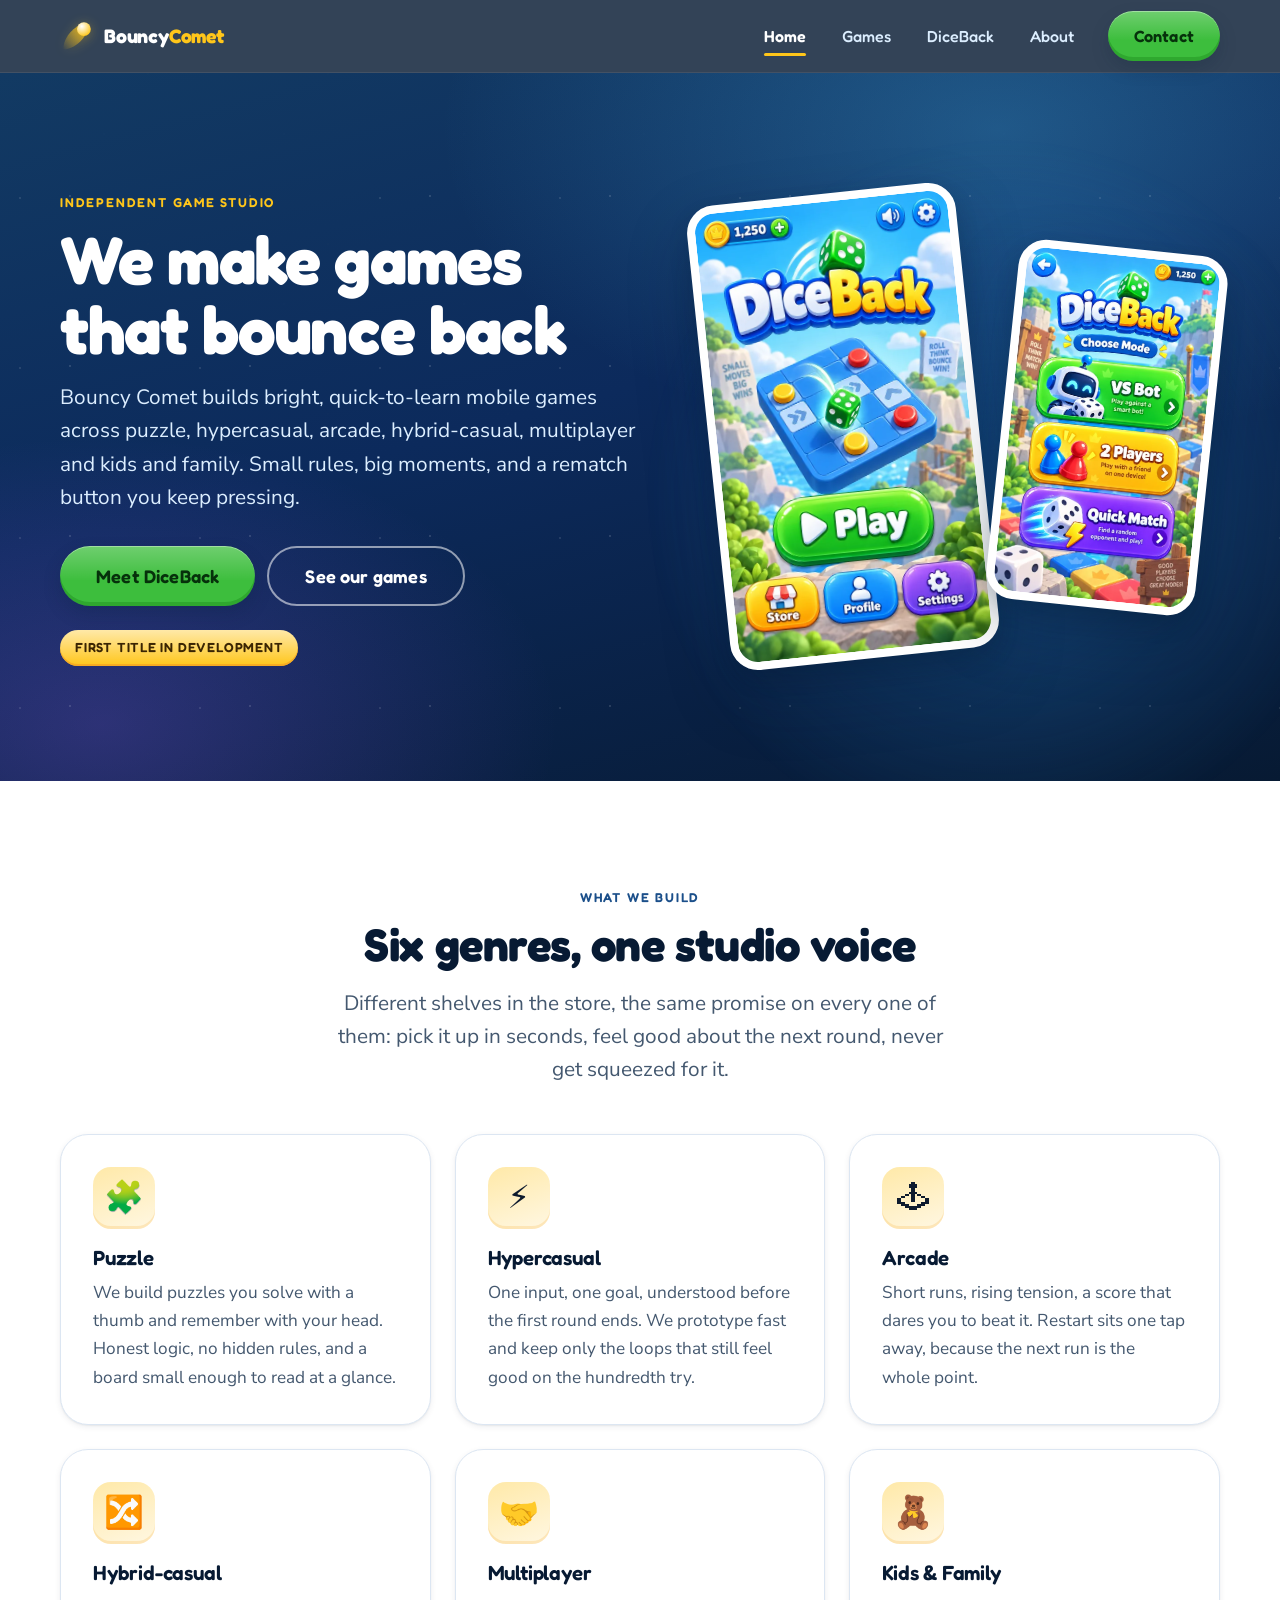
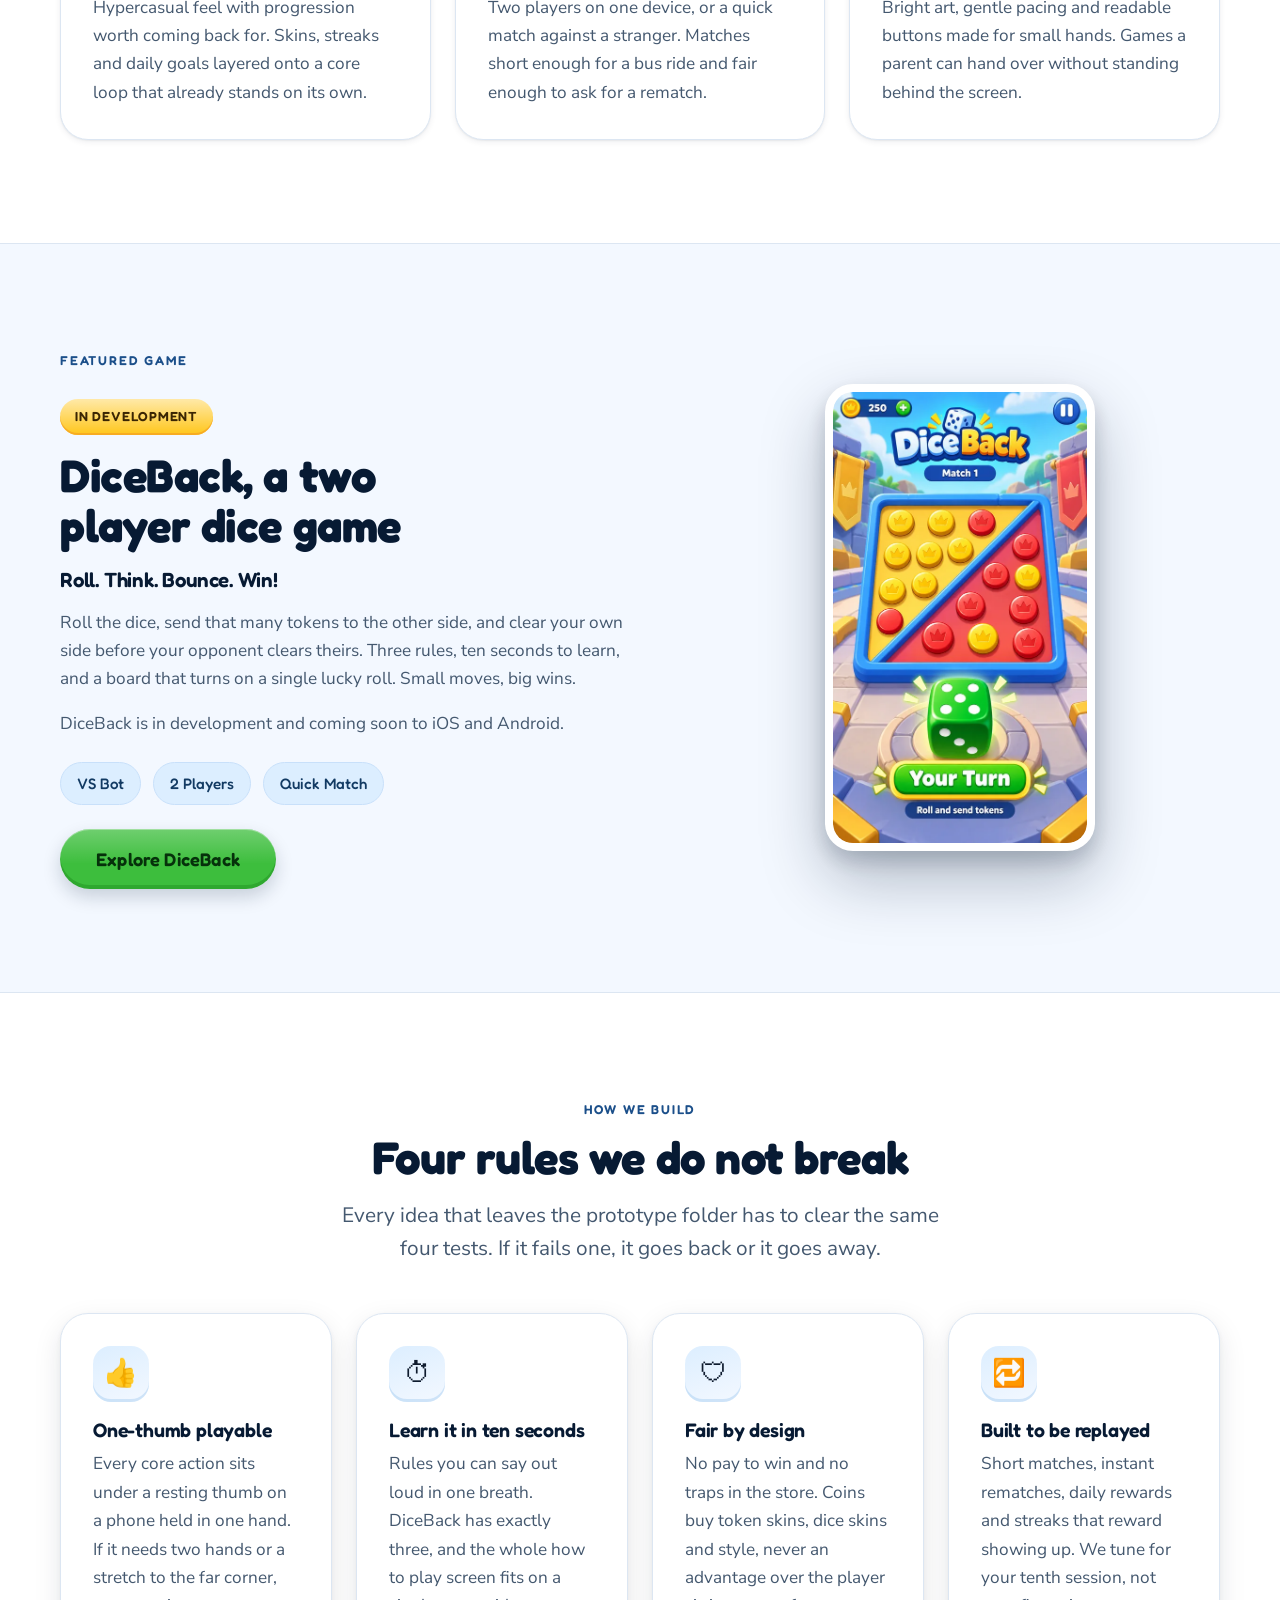
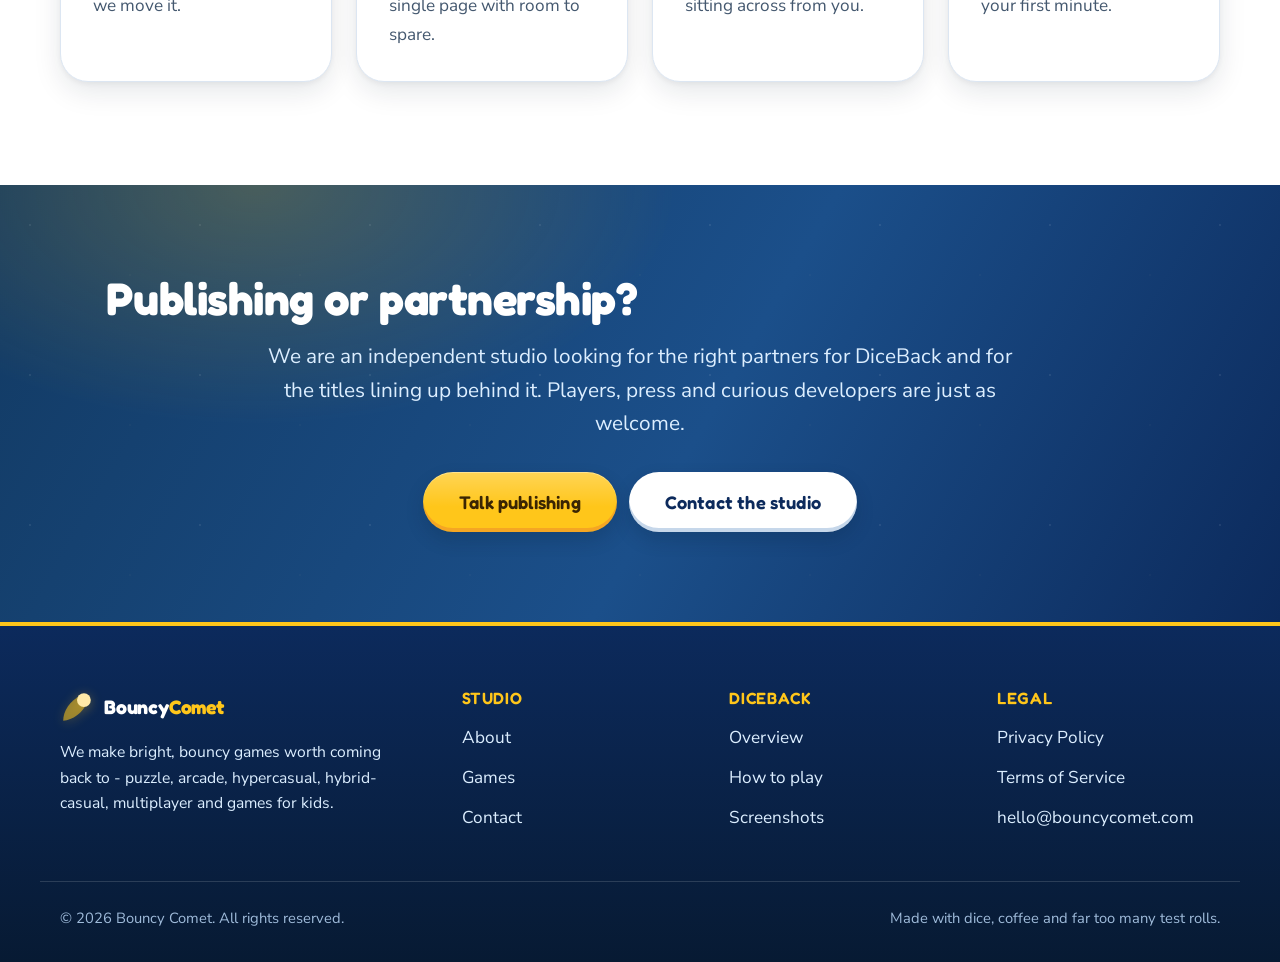
==== index.html @ 11c7986f "Launch the Bouncy Comet website Static marketing site for the studio and its first title, DiceBack. " ====
<!DOCTYPE html>
<html lang="en">
<head>
  <meta charset="utf-8">
  <meta name="viewport" content="width=device-width, initial-scale=1">
  <title>Bouncy Comet | Puzzle, Arcade and Multiplayer Mobile Games</title>
  <meta name="description" content="Bouncy Comet is an independent mobile game studio making puzzle, hypercasual, arcade, hybrid-casual, multiplayer and kids games. DiceBack is in development.">
  <link rel="canonical" href="https://bouncycomet.com/">
  <meta name="theme-color" content="#071A33">
  <meta property="og:type" content="website">
  <meta property="og:site_name" content="Bouncy Comet">
  <meta property="og:title" content="Bouncy Comet | Puzzle, Arcade and Multiplayer Mobile Games">
  <meta property="og:description" content="Bouncy Comet is an independent mobile game studio making puzzle, hypercasual, arcade, hybrid-casual, multiplayer and kids games. DiceBack is in development.">
  <meta property="og:url" content="https://bouncycomet.com/">
  <meta property="og:image" content="https://bouncycomet.com/assets/img/og-image.jpg">
  <meta property="og:image:width" content="1200">
  <meta property="og:image:height" content="630">
  <meta name="twitter:card" content="summary_large_image">
  <meta name="twitter:title" content="Bouncy Comet | Puzzle, Arcade and Multiplayer Mobile Games">
  <meta name="twitter:description" content="Bouncy Comet is an independent mobile game studio making puzzle, hypercasual, arcade, hybrid-casual, multiplayer and kids games. DiceBack is in development.">
  <meta name="twitter:image" content="https://bouncycomet.com/assets/img/og-image.jpg">
  <link rel="icon" href="assets/icons/favicon.ico" sizes="any">
  <link rel="icon" href="assets/icons/favicon-32.png" type="image/png" sizes="32x32">
  <link rel="apple-touch-icon" href="assets/icons/apple-touch-icon.png">
  <link rel="manifest" href="site.webmanifest">
  <link rel="preconnect" href="https://fonts.googleapis.com">
  <link rel="preconnect" href="https://fonts.gstatic.com" crossorigin>
  <link rel="stylesheet" href="https://fonts.googleapis.com/css2?family=Fredoka:wght@500;600;700&family=Nunito+Sans:wght@400;600;700&display=swap">
  <!-- Set before first paint so .reveal blocks are only hidden when JS can reveal them. -->
  <script>document.documentElement.classList.add('js');</script>
  <link rel="stylesheet" href="css/style.css">
</head>
<body>

<a class="skip" href="#main">Skip to content</a>
<header class="site-header" id="siteHeader">
  <nav class="wrap nav" aria-label="Main">
    <a class="nav__logo" href="index.html" aria-label="Bouncy Comet - home">
      <svg class="nav__logo-mark" width="34" height="34" viewBox="0 0 64 64" aria-hidden="true" focusable="false">
        <defs>
          <linearGradient id="bcTail" x1="0" y1="1" x2="1" y2="0">
            <stop offset="0" stop-color="#FFC61A" stop-opacity="0"/>
            <stop offset="1" stop-color="#FFC61A" stop-opacity=".95"/>
          </linearGradient>
          <radialGradient id="bcHead" cx=".35" cy=".3" r=".75">
            <stop offset="0" stop-color="#FFFFFF"/><stop offset="1" stop-color="#FFC61A"/>
          </radialGradient>
        </defs>
        <path d="M6 58C6 40 18 20 40 10l12 12C42 44 24 56 6 58Z" fill="url(#bcTail)"/>
        <circle cx="45" cy="19" r="13" fill="url(#bcHead)"/>
      </svg>
      <span class="nav__logo-text">Bouncy<span>Comet</span></span>
    </a>
    <button class="nav__burger" id="navBurger" aria-expanded="false" aria-controls="navLinks" aria-label="Open menu">
      <span></span><span></span><span></span>
    </button>
    <div class="nav__links" id="navLinks">
      <a class="nav__link is-active" href="index.html" aria-current="page">Home</a>
      <a class="nav__link" href="games.html">Games</a>
      <a class="nav__link" href="diceback.html">DiceBack</a>
      <a class="nav__link" href="about.html">About</a>
      <a class="nav__cta btn btn--primary" href="contact.html">Contact</a>
    </div>
  </nav>
</header>

<main id="main">

  <!-- ===================================================================
       1. HERO
       =================================================================== -->
  <section class="hero section--dark">
    <div class="wrap hero__inner">
      <div class="hero__copy">
        <p class="eyebrow">Independent game studio</p>
        <h1 class="h1 balance">We make games that bounce back</h1>
        <p class="lead">Bouncy Comet builds bright, quick-to-learn mobile games across puzzle, hypercasual, arcade, hybrid-casual, multiplayer and kids and family. Small rules, big moments, and a rematch button you keep pressing.</p>
        <div class="btn-row">
          <a class="btn btn--primary btn--lg" href="diceback.html">Meet DiceBack</a>
          <a class="btn btn--ghost btn--lg" href="games.html">See our games</a>
        </div>
        <div class="btn-row mt-5">
          <span class="badge">First title in development</span>
        </div>
      </div>

      <div class="hero__art">
        <div class="phone phone--tilt-l">
          <picture>
            <source type="image/webp" srcset="assets/img/diceback-menu.webp 1x, assets/img/diceback-menu@2x.webp 2x">
            <img src="assets/img/diceback-menu.jpg" srcset="assets/img/diceback-menu.jpg 1x, assets/img/diceback-menu@2x.jpg 2x" width="540" height="959" alt="DiceBack main menu screen with the Play button" loading="eager" fetchpriority="high" decoding="async">
          </picture>
        </div>
        <div class="phone phone--sm phone--tilt-r">
          <picture>
            <source type="image/webp" srcset="assets/img/diceback-modes.webp 1x, assets/img/diceback-modes@2x.webp 2x">
            <img src="assets/img/diceback-modes.jpg" srcset="assets/img/diceback-modes.jpg 1x, assets/img/diceback-modes@2x.jpg 2x" width="540" height="959" alt="DiceBack Choose Mode screen offering VS Bot, 2 Players and Quick Match" loading="lazy" decoding="async">
          </picture>
        </div>
      </div>
    </div>
  </section>

  <!-- ===================================================================
       2. GENRES
       =================================================================== -->
  <section class="section" id="genres">
    <div class="wrap">
      <div class="section__head section__head--center">
        <p class="eyebrow">What we build</p>
        <h2 class="h2 balance">Six genres, one studio voice</h2>
        <p class="lead">Different shelves in the store, the same promise on every one of them: pick it up in seconds, feel good about the next round, never get squeezed for it.</p>
      </div>

      <div class="grid grid--3 reveal">
        <article class="genre-card">
          <span class="genre-card__emoji" aria-hidden="true">&#129513;</span>
          <h3 class="h3">Puzzle</h3>
          <p>We build puzzles you solve with a thumb and remember with your head. Honest logic, no hidden rules, and a board small enough to read at a glance.</p>
        </article>

        <article class="genre-card">
          <span class="genre-card__emoji" aria-hidden="true">&#9889;</span>
          <h3 class="h3">Hypercasual</h3>
          <p>One input, one goal, understood before the first round ends. We prototype fast and keep only the loops that still feel good on the hundredth try.</p>
        </article>

        <article class="genre-card">
          <span class="genre-card__emoji" aria-hidden="true">&#128377;</span>
          <h3 class="h3">Arcade</h3>
          <p>Short runs, rising tension, a score that dares you to beat it. Restart sits one tap away, because the next run is the whole point.</p>
        </article>

        <article class="genre-card">
          <span class="genre-card__emoji" aria-hidden="true">&#128256;</span>
          <h3 class="h3">Hybrid-casual</h3>
          <p>Hypercasual feel with progression worth coming back for. Skins, streaks and daily goals layered onto a core loop that already stands on its own.</p>
        </article>

        <article class="genre-card">
          <span class="genre-card__emoji" aria-hidden="true">&#129309;</span>
          <h3 class="h3">Multiplayer</h3>
          <p>Two players on one device, or a quick match against a stranger. Matches short enough for a bus ride and fair enough to ask for a rematch.</p>
        </article>

        <article class="genre-card">
          <span class="genre-card__emoji" aria-hidden="true">&#129528;</span>
          <h3 class="h3">Kids &amp; Family</h3>
          <p>Bright art, gentle pacing and readable buttons made for small hands. Games a parent can hand over without standing behind the screen.</p>
        </article>
      </div>
    </div>
  </section>

  <!-- ===================================================================
       3. FEATURED GAME - DiceBack
       Composes the shared .hero__inner / .hero__copy / .hero__art layout
       inside a light section, so no new layout classes are needed.
       =================================================================== -->
  <section class="section section--tint" id="featured">
    <div class="wrap hero__inner reveal">
      <div class="hero__copy">
        <p class="eyebrow">Featured game</p>
        <p class="mb-4"><span class="badge">In development</span></p>
        <h2 class="h2 balance">DiceBack, a two player dice game</h2>
        <p class="h3">Roll. Think. Bounce. Win!</p>
        <p class="muted">Roll the dice, send that many tokens to the other side, and clear your own side before your opponent clears theirs. Three rules, ten seconds to learn, and a board that turns on a single lucky roll. Small moves, big wins.</p>
        <p class="muted">DiceBack is in development and coming soon to iOS and Android.</p>
        <div class="btn-row mt-5">
          <span class="pill">VS Bot</span>
          <span class="pill">2 Players</span>
          <span class="pill">Quick Match</span>
        </div>
        <div class="btn-row mt-5">
          <a class="btn btn--primary btn--lg" href="diceback.html">Explore DiceBack</a>
        </div>
      </div>

      <div class="hero__art">
        <div class="phone">
          <picture>
            <source type="image/webp" srcset="assets/img/diceback-gameplay.webp 1x, assets/img/diceback-gameplay@2x.webp 2x">
            <img src="assets/img/diceback-gameplay.jpg" srcset="assets/img/diceback-gameplay.jpg 1x, assets/img/diceback-gameplay@2x.jpg 2x" width="540" height="959" alt="DiceBack board mid-match showing the Your Turn prompt and tokens on both sides" loading="lazy" decoding="async">
          </picture>
        </div>
      </div>
    </div>
  </section>

  <!-- ===================================================================
       4. HOW WE BUILD
       =================================================================== -->
  <section class="section" id="how-we-build">
    <div class="wrap">
      <div class="section__head section__head--center">
        <p class="eyebrow">How we build</p>
        <h2 class="h2 balance">Four rules we do not break</h2>
        <p class="lead">Every idea that leaves the prototype folder has to clear the same four tests. If it fails one, it goes back or it goes away.</p>
      </div>

      <div class="grid grid--4 reveal">
        <article class="card">
          <span class="card__icon" aria-hidden="true">&#128077;</span>
          <h3 class="card__title">One-thumb playable</h3>
          <p class="card__text">Every core action sits under a resting thumb on a phone held in one hand. If it needs two hands or a stretch to the far corner, we move it.</p>
        </article>

        <article class="card">
          <span class="card__icon" aria-hidden="true">&#9201;</span>
          <h3 class="card__title">Learn it in ten seconds</h3>
          <p class="card__text">Rules you can say out loud in one breath. DiceBack has exactly three, and the whole how to play screen fits on a single page with room to spare.</p>
        </article>

        <article class="card">
          <span class="card__icon" aria-hidden="true">&#128737;</span>
          <h3 class="card__title">Fair by design</h3>
          <p class="card__text">No pay to win and no traps in the store. Coins buy token skins, dice skins and style, never an advantage over the player sitting across from you.</p>
        </article>

        <article class="card">
          <span class="card__icon" aria-hidden="true">&#128257;</span>
          <h3 class="card__title">Built to be replayed</h3>
          <p class="card__text">Short matches, instant rematches, daily rewards and streaks that reward showing up. We tune for your tenth session, not your first minute.</p>
        </article>
      </div>
    </div>
  </section>

  <!-- ===================================================================
       5. CTA BAND
       =================================================================== -->
  <section class="cta-band">
    <div class="wrap">
      <h2 class="h2 balance">Publishing or partnership?</h2>
      <p class="lead">We are an independent studio looking for the right partners for DiceBack and for the titles lining up behind it. Players, press and curious developers are just as welcome.</p>
      <div class="btn-row">
        <a class="btn btn--gold btn--lg" href="mailto:partners@bouncycomet.com">Talk publishing</a>
        <a class="btn btn--light btn--lg" href="contact.html">Contact the studio</a>
      </div>
    </div>
  </section>

</main>

<footer class="site-footer">
  <div class="wrap footer__grid">
    <div class="footer__brand">
      <a class="nav__logo" href="index.html" aria-label="Bouncy Comet - home">
        <svg class="nav__logo-mark" width="34" height="34" viewBox="0 0 64 64" aria-hidden="true" focusable="false">
          <path d="M6 58C6 40 18 20 40 10l12 12C42 44 24 56 6 58Z" fill="#FFC61A" opacity=".55"/>
          <circle cx="45" cy="19" r="13" fill="#FFE9A8"/>
        </svg>
        <span class="nav__logo-text">Bouncy<span>Comet</span></span>
      </a>
      <p class="footer__tag">We make bright, bouncy games worth coming back to - puzzle, arcade, hypercasual, hybrid-casual, multiplayer and games for kids.</p>
    </div>
    <div class="footer__col">
      <h2 class="footer__head">Studio</h2>
      <ul class="footer__links">
        <li><a href="about.html">About</a></li>
        <li><a href="games.html">Games</a></li>
        <li><a href="contact.html">Contact</a></li>
      </ul>
    </div>
    <div class="footer__col">
      <h2 class="footer__head">DiceBack</h2>
      <ul class="footer__links">
        <li><a href="diceback.html">Overview</a></li>
        <li><a href="diceback.html#how-to-play">How to play</a></li>
        <li><a href="diceback.html#screens">Screenshots</a></li>
      </ul>
    </div>
    <div class="footer__col">
      <h2 class="footer__head">Legal</h2>
      <ul class="footer__links">
        <li><a href="privacy.html">Privacy Policy</a></li>
        <li><a href="terms.html">Terms of Service</a></li>
        <li><a href="mailto:hello@bouncycomet.com">hello@bouncycomet.com</a></li>
      </ul>
    </div>
  </div>
  <div class="wrap footer__bottom">
    <p>&copy; <span id="year">2026</span> Bouncy Comet. All rights reserved.</p>
    <p>Made with dice, coffee and far too many test rolls.</p>
  </div>
</footer>

<script type="application/ld+json">
{
  "@context": "https://schema.org",
  "@type": "Organization",
  "name": "Bouncy Comet",
  "url": "https://bouncycomet.com/",
  "logo": "https://bouncycomet.com/assets/icons/icon-512.png",
  "email": "hello@bouncycomet.com",
  "description": "Independent mobile game studio making puzzle, hypercasual, arcade, hybrid-casual, multiplayer and kids games.",
  "contactPoint": [
    { "@type": "ContactPoint", "contactType": "business partnerships", "email": "partners@bouncycomet.com" },
    { "@type": "ContactPoint", "contactType": "customer support", "email": "support@bouncycomet.com" }
  ]
}
</script>
<script src="js/main.js" defer></script>
</body>
</html>
---- css/style.css ----
/* ==========================================================================
   Bouncy Comet - design system
   Hand-written, no framework, no @import.
   Sections:
     01  Tokens
     02  Reset
     03  Base typography
     04  Layout helpers
     05  Skip link
     06  Buttons
     07  Header + navigation
     08  Hero + phone frames
     09  Cards / grids / genres
     10  Steps
     11  Screenshots + lightbox
     12  Small bits (badge, pill, stat, divider, reveal)
     13  CTA band
     14  Forms
     15  Footer
     16  Utilities
     17  Reduced motion
   ========================================================================== */


/* ==========================================================================
   01  TOKENS
   ========================================================================== */

:root {
  /* --- Brand colour scale --- */
  --navy-900: #071A33;
  --navy-800: #0C2A5C;
  --navy-700: #123A63;
  --navy-600: #1B4F8A;

  --blue-600: #1B7FD4;
  --blue-500: #2E9BF0;
  --blue-400: #4FC3F7;
  --blue-100: #DCEEFF;

  --green-600: #2FA82F;
  --green-500: #3DBE3D;
  --green-300: #8BE08B;

  --gold-600: #F5A623;
  --gold-500: #FFC61A;
  --gold-200: #FFE9A8;

  --red-500: #EE4B3C;
  --purple-500: #9B5CF6;

  --ink: #0E1B2E;
  --ink-2: #44586F;
  --line: #DCE6F2;
  --paper: #FFFFFF;
  --paper-2: #F3F8FF;

  /* --- Spacing scale --- */
  --s-1: 4px;
  --s-2: 8px;
  --s-3: 12px;
  --s-4: 16px;
  --s-5: 24px;
  --s-6: 32px;
  --s-7: 48px;
  --s-8: 64px;
  --s-9: 96px;
  --s-10: 128px;

  /* --- Radii --- */
  --r-sm: 10px;
  --r: 18px;
  --r-lg: 28px;
  --r-pill: 999px;

  /* --- Shadows --- */
  --sh-1: 0 2px 6px rgba(7, 26, 51, .07), 0 1px 2px rgba(7, 26, 51, .06);
  --sh-2: 0 10px 28px rgba(7, 26, 51, .10), 0 2px 6px rgba(7, 26, 51, .06);
  --sh-3: 0 28px 64px rgba(7, 26, 51, .28), 0 10px 20px rgba(7, 26, 51, .18);

  /* --- Layout --- */
  --maxw: 1200px;
  --gutter: 20px;
  --header-h: 72px;

  /* --- Motion --- */
  --ease: cubic-bezier(.22, .68, .36, 1);
  --t-fast: 140ms;
  --t: 240ms;
  --t-slow: 520ms;

  /* --- Font stacks --- */
  --font-head: 'Fredoka', ui-rounded, "Segoe UI", system-ui, -apple-system,
               BlinkMacSystemFont, "Helvetica Neue", Arial, sans-serif;
  --font-body: 'Nunito Sans', system-ui, -apple-system, BlinkMacSystemFont,
               "Segoe UI", Roboto, "Helvetica Neue", Arial, sans-serif;
}


/* ==========================================================================
   02  RESET
   ========================================================================== */

*,
*::before,
*::after { box-sizing: border-box; }

html {
  -webkit-text-size-adjust: 100%;
  text-size-adjust: 100%;
  scroll-behavior: smooth;
}

body,
h1, h2, h3, h4, h5, h6,
p, figure, blockquote, dl, dd, ul, ol { margin: 0; }

ul[class], ol[class] {
  padding: 0;
  list-style: none;
}

img, picture, svg, video, canvas {
  display: block;
  max-width: 100%;
}

img { height: auto; }

input, button, textarea, select {
  font: inherit;
  color: inherit;
}

button { background: none; border: 0; }

a { color: inherit; }

[id] { scroll-margin-top: calc(var(--header-h) + var(--s-5)); }

[hidden] { display: none !important; }

::selection {
  background: var(--gold-500);
  color: var(--navy-900);
}


/* ==========================================================================
   03  BASE TYPOGRAPHY
   ========================================================================== */

body {
  font-family: var(--font-body);
  font-weight: 400;
  font-size: clamp(1rem, .96rem + .2vw, 1.075rem);
  line-height: 1.65;
  color: var(--ink);
  background: var(--paper);
  -webkit-font-smoothing: antialiased;
  text-rendering: optimizeLegibility;
  overflow-x: hidden;
}

h1, h2, h3, h4, h5, h6,
.h1, .h2, .h3 {
  font-family: var(--font-head);
  font-weight: 700;
  line-height: 1.1;
  letter-spacing: -.01em;
  color: var(--navy-900);
}

.h1 {
  font-size: clamp(2.4rem, 6vw, 4.2rem);
  line-height: 1.04;
  letter-spacing: -.02em;
  margin-bottom: var(--s-4);
}

.h2 {
  font-size: clamp(1.85rem, 3.6vw, 2.85rem);
  margin-bottom: var(--s-4);
}

.h3 {
  font-size: clamp(1.2rem, 1.6vw, 1.45rem);
  font-weight: 600;
  line-height: 1.25;
  margin-bottom: var(--s-2);
}

.lead {
  font-size: clamp(1.05rem, .98rem + .5vw, 1.3rem);
  line-height: 1.6;
  color: var(--ink-2);
  max-width: 62ch;
}

.eyebrow {
  display: inline-block;
  font-family: var(--font-head);
  font-weight: 600;
  font-size: .8rem;
  letter-spacing: .14em;
  text-transform: uppercase;
  color: var(--navy-600);
  margin-bottom: var(--s-3);
}

.muted { color: var(--ink-2); }

.balance {
  text-wrap: balance;
  max-width: 24ch;
}

.lead.balance,
p.balance { max-width: 56ch; }

p + p { margin-top: var(--s-4); }

a:not([class]) {
  color: var(--navy-600);
  text-decoration-thickness: 2px;
  text-underline-offset: 3px;
}

a:not([class]):hover { color: var(--navy-800); }

/* Dark sections invert the type colours */
.section--dark .h1,
.section--dark .h2,
.section--dark .h3,
.section--dark h1,
.section--dark h2,
.section--dark h3,
.hero .h1,
.hero .h2,
.hero .h3,
.hero h1,
.hero h2,
.hero h3 { color: var(--paper); }

.section--dark .lead,
.section--dark .muted,
.hero .lead,
.hero .muted { color: var(--blue-100); }

.section--dark .eyebrow,
.hero .eyebrow,
.cta-band .eyebrow { color: var(--gold-500); }

/* Global focus ring */
:focus-visible {
  outline: 3px solid var(--blue-600);
  outline-offset: 3px;
  border-radius: var(--r-sm);
}

.section--dark :focus-visible,
.hero :focus-visible,
.cta-band :focus-visible,
.site-header :focus-visible,
.site-footer :focus-visible {
  outline-color: var(--gold-500);
}


/* ==========================================================================
   04  LAYOUT HELPERS
   ========================================================================== */

.wrap {
  width: 100%;
  max-width: var(--maxw);
  margin-inline: auto;
  padding-inline: var(--gutter);
}

.section {
  padding-block: clamp(var(--s-8), 8vw, var(--s-10));
  position: relative;
}

.section--tight { padding-block: clamp(var(--s-7), 5vw, var(--s-8)); }

.section--tint {
  background: var(--paper-2);
  border-block: 1px solid var(--line);
}

.section--dark {
  background:
    radial-gradient(1100px 620px at 12% -10%, rgba(46, 155, 240, .30), transparent 62%),
    radial-gradient(900px 520px at 92% 0%, rgba(155, 92, 246, .22), transparent 60%),
    linear-gradient(170deg, var(--navy-800) 0%, var(--navy-900) 100%);
  color: var(--blue-100);
}

.section__head {
  max-width: 62ch;
  margin-bottom: clamp(var(--s-6), 4vw, var(--s-7));
}

.section__head--center {
  margin-inline: auto;
  text-align: center;
}

.section__head--center .lead { margin-inline: auto; }

.section__head--center .balance { margin-inline: auto; }


/* ==========================================================================
   05  SKIP LINK
   ========================================================================== */

.skip {
  position: fixed;
  left: -9999px;
  top: 0;
  z-index: 200;
  padding: var(--s-3) var(--s-5);
  background: var(--gold-500);
  color: var(--navy-900);
  font-family: var(--font-head);
  font-weight: 700;
  text-decoration: none;
  border-radius: 0 0 var(--r-sm) 0;
  box-shadow: var(--sh-2);
}

.skip:focus {
  left: 0;
  top: 0;
}


/* ==========================================================================
   06  BUTTONS
   ========================================================================== */

.btn {
  --btn-bg: var(--blue-600);
  --btn-edge: #0F5EA3;
  --btn-fg: #FFFFFF;

  display: inline-flex;
  align-items: center;
  justify-content: center;
  gap: var(--s-2);
  padding: 14px 26px;
  min-height: 50px;

  font-family: var(--font-head);
  font-weight: 600;
  font-size: 1.02rem;
  line-height: 1;
  letter-spacing: .01em;
  text-decoration: none;
  white-space: nowrap;

  color: var(--btn-fg);
  background-image: linear-gradient(180deg, rgba(255, 255, 255, .26), rgba(255, 255, 255, 0) 58%);
  background-color: var(--btn-bg);
  border: 0;
  border-radius: var(--r-pill);
  cursor: pointer;

  box-shadow:
    inset 0 -4px 0 0 var(--btn-edge),
    inset 0 1px 0 0 rgba(255, 255, 255, .35),
    0 8px 18px rgba(7, 26, 51, .18);

  transition:
    transform var(--t-fast) var(--ease),
    box-shadow var(--t-fast) var(--ease),
    background-color var(--t-fast) var(--ease),
    filter var(--t-fast) var(--ease);
}

.btn:hover {
  transform: translateY(-2px);
  filter: saturate(1.06) brightness(1.04);
  box-shadow:
    inset 0 -4px 0 0 var(--btn-edge),
    inset 0 1px 0 0 rgba(255, 255, 255, .4),
    0 14px 26px rgba(7, 26, 51, .24);
}

.btn:active {
  transform: translateY(2px);
  box-shadow:
    inset 0 -1px 0 0 var(--btn-edge),
    inset 0 2px 6px rgba(7, 26, 51, .22),
    0 4px 10px rgba(7, 26, 51, .16);
}

.btn--primary {
  --btn-bg: var(--green-500);
  --btn-edge: var(--green-600);
  --btn-fg: #06310B;
}

.btn--gold {
  --btn-bg: var(--gold-500);
  --btn-edge: var(--gold-600);
  --btn-fg: #3A2503;
}

.btn--light {
  --btn-bg: var(--paper);
  --btn-edge: #C6D7EA;
  --btn-fg: var(--navy-800);
}

.btn--ghost {
  --btn-fg: var(--paper);
  background-color: transparent;
  background-image: none;
  border: 2px solid rgba(255, 255, 255, .55);
  box-shadow: none;
}

.btn--ghost:hover {
  background-color: rgba(255, 255, 255, .12);
  border-color: var(--paper);
  box-shadow: none;
  filter: none;
}

.btn--ghost:active {
  background-color: rgba(255, 255, 255, .06);
  box-shadow: none;
}

.btn--lg {
  padding: 18px 36px;
  min-height: 60px;
  font-size: 1.14rem;
}

/* Lets a long label (an email address) wrap instead of being clipped */
.btn--wrap {
  white-space: normal;
  overflow-wrap: anywhere;
  line-height: 1.2;
}

/* "Coming soon" state - always paired with the disabled attribute */
.btn--soon,
.btn[disabled],
.btn[aria-disabled="true"] {
  --btn-bg: #C6D3E0;
  --btn-edge: #A8B8C8;
  --btn-fg: #1E2C3C;
  cursor: not-allowed;
  filter: grayscale(.2);
  box-shadow: inset 0 -4px 0 0 var(--btn-edge);
}

.btn--soon:hover,
.btn[disabled]:hover,
.btn[aria-disabled="true"]:hover {
  transform: none;
  filter: grayscale(.25);
  box-shadow: inset 0 -4px 0 0 var(--btn-edge);
}

.btn--soon:active,
.btn[disabled]:active { transform: none; }

/* Group of buttons */
.btn-row {
  display: flex;
  flex-wrap: wrap;
  gap: var(--s-3);
  align-items: center;
}


/* ==========================================================================
   07  HEADER + NAVIGATION
   ========================================================================== */

.site-header {
  position: sticky;
  top: 0;
  z-index: 100;
  background: rgba(7, 26, 51, .82);
  border-bottom: 1px solid rgba(255, 255, 255, .08);
  -webkit-backdrop-filter: blur(14px) saturate(140%);
  backdrop-filter: blur(14px) saturate(140%);
  transition: box-shadow var(--t) var(--ease), background-color var(--t) var(--ease);
}

.site-header.is-stuck {
  background: rgba(7, 26, 51, .94);
  box-shadow: 0 10px 30px rgba(7, 26, 51, .45);
}

.nav {
  display: flex;
  align-items: center;
  justify-content: space-between;
  gap: var(--s-4);
  min-height: var(--header-h);
}

/* --- Logo --- */
.nav__logo {
  display: inline-flex;
  align-items: center;
  gap: 10px;
  text-decoration: none;
  flex: 0 0 auto;
}

.nav__logo-mark {
  flex: 0 0 auto;
  filter: drop-shadow(0 2px 6px rgba(255, 198, 26, .35));
}

.nav__logo-text {
  font-family: var(--font-head);
  font-weight: 700;
  font-size: 1.22rem;
  letter-spacing: -.01em;
  color: var(--paper);
  white-space: nowrap;
}

.nav__logo-text span { color: var(--gold-500); }

/* --- Links --- */
.nav__links {
  display: flex;
  align-items: center;
  gap: var(--s-2);
}

.nav__link {
  position: relative;
  display: inline-block;
  padding: 10px 14px;
  font-family: var(--font-head);
  font-weight: 500;
  font-size: 1rem;
  color: var(--blue-100);
  text-decoration: none;
  border-radius: var(--r-pill);
  transition: color var(--t-fast) var(--ease), background-color var(--t-fast) var(--ease);
}

.nav__link:hover {
  color: var(--paper);
  background: rgba(255, 255, 255, .09);
}

.nav__link.is-active {
  color: var(--paper);
  font-weight: 600;
}

.nav__link.is-active::after {
  content: "";
  position: absolute;
  left: 14px;
  right: 14px;
  bottom: 3px;
  height: 3px;
  border-radius: var(--r-pill);
  background: var(--gold-500);
}

.nav__cta { margin-left: var(--s-3); }

/* --- Burger --- */
.nav__burger {
  display: none;
  width: 46px;
  height: 46px;
  padding: 11px;
  border-radius: var(--r-sm);
  cursor: pointer;
  flex-direction: column;
  justify-content: space-between;
  flex: 0 0 auto;
}

.nav__burger span {
  display: block;
  height: 3px;
  width: 100%;
  border-radius: var(--r-pill);
  background: var(--paper);
  transition: transform var(--t) var(--ease), opacity var(--t) var(--ease);
  transform-origin: center;
}

.nav__burger:hover { background: rgba(255, 255, 255, .1); }

@media (max-width: 899px) {
  .nav__burger { display: flex; }

  .nav__links {
    position: fixed;
    inset: 0 0 0 auto;
    width: min(340px, 86vw);
    padding: calc(var(--header-h) + var(--s-6)) var(--s-5) var(--s-7);
    flex-direction: column;
    align-items: stretch;
    justify-content: flex-start;
    gap: var(--s-2);

    background: linear-gradient(170deg, var(--navy-800), var(--navy-900));
    border-left: 1px solid rgba(255, 255, 255, .1);
    box-shadow: -20px 0 50px rgba(7, 26, 51, .5);

    transform: translateX(102%);
    visibility: hidden;
    transition: transform var(--t) var(--ease), visibility var(--t) var(--ease);
    overflow-y: auto;
    z-index: 99;
  }

  .nav__link {
    padding: 14px 16px;
    font-size: 1.15rem;
    border-radius: var(--r);
  }

  .nav__link.is-active::after {
    left: 16px;
    right: auto;
    width: 26px;
    bottom: 8px;
  }

  .nav__cta {
    margin-left: 0;
    margin-top: var(--s-4);
    width: 100%;
  }

  body.nav-open .nav__links {
    transform: translateX(0);
    visibility: visible;
  }

  body.nav-open { overflow: hidden; }

  body.nav-open .nav__burger span:nth-child(1) { transform: translateY(9px) rotate(45deg); }
  body.nav-open .nav__burger span:nth-child(2) { opacity: 0; transform: scaleX(.2); }
  body.nav-open .nav__burger span:nth-child(3) { transform: translateY(-9px) rotate(-45deg); }

  /* Dim the page behind the panel */
  body.nav-open::after {
    content: "";
    position: fixed;
    inset: 0;
    z-index: 98;
    background: rgba(7, 26, 51, .55);
    -webkit-backdrop-filter: blur(2px);
    backdrop-filter: blur(2px);
  }
}


/* ==========================================================================
   08  HERO + PHONE FRAMES
   ========================================================================== */

.hero {
  position: relative;
  isolation: isolate;
  overflow: hidden;
  padding-block: clamp(var(--s-8), 9vw, var(--s-10));
  color: var(--blue-100);
  background:
    radial-gradient(900px 520px at 78% 8%, rgba(79, 195, 247, .28), transparent 62%),
    radial-gradient(760px 480px at 8% 92%, rgba(155, 92, 246, .24), transparent 60%),
    linear-gradient(165deg, var(--navy-700) 0%, var(--navy-800) 46%, var(--navy-900) 100%);
}

/* Star / dot texture - pure CSS, no image files */
.hero::before {
  content: "";
  position: absolute;
  inset: -10%;
  z-index: -1;
  pointer-events: none;
  opacity: .55;
  background-image:
    radial-gradient(1.6px 1.6px at 18px 24px, rgba(255, 255, 255, .9), transparent 60%),
    radial-gradient(1.2px 1.2px at 96px 72px, rgba(255, 233, 168, .8), transparent 60%),
    radial-gradient(1.8px 1.8px at 148px 26px, rgba(255, 255, 255, .55), transparent 60%),
    radial-gradient(1.2px 1.2px at 52px 132px, rgba(220, 238, 255, .7), transparent 60%);
  background-size: 180px 170px, 180px 170px, 180px 170px, 180px 170px;
}

/* Soft glow behind the art */
.hero::after {
  content: "";
  position: absolute;
  z-index: -1;
  right: -8%;
  top: 6%;
  width: min(760px, 78vw);
  aspect-ratio: 1;
  border-radius: 50%;
  pointer-events: none;
  background: radial-gradient(circle, rgba(46, 155, 240, .34), rgba(46, 155, 240, 0) 66%);
  filter: blur(6px);
}

.hero__inner {
  display: grid;
  grid-template-columns: minmax(0, 1.05fr) minmax(0, .95fr);
  align-items: center;
  gap: clamp(var(--s-6), 5vw, var(--s-9));
}

.hero__copy { max-width: 36rem; }

.hero__copy .h1 { color: var(--paper); }

.hero__copy .lead {
  color: var(--blue-100);
  margin-bottom: var(--s-6);
}

.hero__art {
  display: flex;
  align-items: center;
  justify-content: center;
  gap: clamp(var(--s-3), 2.5vw, var(--s-5));
  min-width: 0;
}

@media (max-width: 899px) {
  .hero__inner {
    grid-template-columns: 1fr;
    text-align: center;
  }

  .hero__copy {
    margin-inline: auto;
    max-width: 40rem;
  }

  .hero__copy .lead { margin-inline: auto; }

  .hero__copy .btn-row { justify-content: center; }

  .hero__copy .balance { margin-inline: auto; }
}

/* --- Phone frame --- */
.phone {
  position: relative;
  flex: 0 1 auto;
  width: min(270px, 60vw);
  max-width: 100%;
  padding: 0;
  background: var(--paper);
  border: 8px solid var(--paper);
  border-radius: var(--r-lg);
  box-shadow: var(--sh-3);
  overflow: hidden;
  transition: transform var(--t) var(--ease), box-shadow var(--t) var(--ease);
}

.phone img,
.phone picture {
  width: 100%;
  height: auto;
  border-radius: calc(var(--r-lg) - 10px);
}

.phone--tilt-l { transform: rotate(-6deg); }
.phone--tilt-r { transform: rotate(6deg); }

.phone--tilt-l:hover,
.phone--tilt-r:hover,
.phone:hover { transform: rotate(0deg) translateY(-6px); }

.phone--sm { width: min(210px, 46vw); }

@media (max-width: 899px) {
  .hero__art { flex-wrap: wrap; }
  .phone { width: min(240px, 62vw); }
  /* Keep tilted phones from pushing the page sideways */
  .phone--tilt-l { transform: rotate(-4deg); }
  .phone--tilt-r { transform: rotate(4deg); }
}

@media (max-width: 560px) {
  .hero__art > .phone:not(:first-child) { display: none; }
  .phone {
    width: min(260px, 74vw);
    transform: none;
  }
}


/* ==========================================================================
   09  CARDS / GRIDS / GENRES
   ========================================================================== */

.grid {
  display: grid;
  gap: clamp(var(--s-4), 2.4vw, var(--s-5));
}

.grid--3 { grid-template-columns: repeat(auto-fit, minmax(min(100%, 290px), 1fr)); }
.grid--4 { grid-template-columns: repeat(auto-fit, minmax(min(100%, 230px), 1fr)); }

.card {
  position: relative;
  display: flex;
  flex-direction: column;
  padding: clamp(var(--s-5), 3vw, var(--s-6));
  background: var(--paper);
  border: 1px solid var(--line);
  border-radius: var(--r-lg);
  box-shadow: var(--sh-2);
  overflow: hidden;
  transition: transform var(--t) var(--ease), box-shadow var(--t) var(--ease);
}

/* Coloured top accent, revealed on hover */
.card::before {
  content: "";
  position: absolute;
  inset: 0 0 auto 0;
  height: 5px;
  background: linear-gradient(90deg, var(--blue-500), var(--gold-500));
  transform: scaleX(0);
  transform-origin: left;
  transition: transform var(--t) var(--ease);
}

.card:hover,
.card:focus-within {
  transform: translateY(-6px);
  box-shadow: var(--sh-3);
}

.card:hover::before,
.card:focus-within::before { transform: scaleX(1); }

.card__icon {
  display: inline-flex;
  align-items: center;
  justify-content: center;
  width: 56px;
  height: 56px;
  margin-bottom: var(--s-4);
  font-size: 1.7rem;
  line-height: 1;
  border-radius: var(--r);
  background: linear-gradient(160deg, var(--blue-100), var(--paper-2));
  box-shadow: inset 0 -3px 0 rgba(27, 127, 212, .16);
}

.card__title {
  font-family: var(--font-head);
  font-weight: 600;
  font-size: 1.22rem;
  line-height: 1.25;
  color: var(--navy-900);
  margin-bottom: var(--s-2);
}

.card__text {
  color: var(--ink-2);
  margin: 0;
}

.card__text + .card__text { margin-top: var(--s-3); }

/* Cards sitting on a dark section */
.section--dark .card {
  background: rgba(255, 255, 255, .06);
  border-color: rgba(255, 255, 255, .14);
  box-shadow: none;
  -webkit-backdrop-filter: blur(8px);
  backdrop-filter: blur(8px);
}

.section--dark .card__title { color: var(--paper); }
.section--dark .card__text { color: var(--blue-100); }

.section--dark .card__icon {
  background: rgba(255, 255, 255, .1);
  box-shadow: inset 0 -3px 0 rgba(255, 255, 255, .12);
}

/* --- Genre cards --- */
.genre-card {
  display: flex;
  flex-direction: column;
  align-items: flex-start;
  padding: clamp(var(--s-5), 2.6vw, var(--s-6));
  background: var(--paper);
  border: 1px solid var(--line);
  border-radius: var(--r-lg);
  box-shadow: var(--sh-1);
  transition: transform var(--t) var(--ease), box-shadow var(--t) var(--ease),
              border-color var(--t) var(--ease);
}

.genre-card:hover {
  transform: translateY(-5px);
  border-color: var(--blue-400);
  box-shadow: var(--sh-2);
}

.genre-card__emoji {
  display: inline-flex;
  align-items: center;
  justify-content: center;
  width: 62px;
  height: 62px;
  margin-bottom: var(--s-4);
  font-size: 2rem;
  line-height: 1;
  border-radius: var(--r);
  background: linear-gradient(160deg, var(--gold-200), #FFF7E2);
  box-shadow: inset 0 -3px 0 rgba(245, 166, 35, .2);
}

.genre-card .h3 { margin-bottom: var(--s-2); }

.genre-card p {
  color: var(--ink-2);
  margin: 0;
}

.section--dark .genre-card {
  background: rgba(255, 255, 255, .06);
  border-color: rgba(255, 255, 255, .14);
  box-shadow: none;
}

.section--dark .genre-card p { color: var(--blue-100); }


/* ==========================================================================
   10  STEPS
   ========================================================================== */

.steps {
  display: grid;
  gap: clamp(var(--s-4), 2.4vw, var(--s-5));
  grid-template-columns: repeat(auto-fit, minmax(min(100%, 280px), 1fr));
  counter-reset: bc-step;
}

.step {
  display: flex;
  align-items: flex-start;
  gap: var(--s-4);
  padding: clamp(var(--s-5), 2.6vw, var(--s-6));
  background: var(--paper);
  border: 1px solid var(--line);
  border-radius: var(--r-lg);
  box-shadow: var(--sh-2);
}

.step__num {
  flex: 0 0 auto;
  display: inline-flex;
  align-items: center;
  justify-content: center;
  width: 58px;
  height: 58px;
  font-family: var(--font-head);
  font-weight: 700;
  font-size: 1.6rem;
  line-height: 1;
  color: #3A2503;
  border-radius: 50%;
  background: radial-gradient(circle at 34% 28%, #FFF0BC, var(--gold-500) 68%);
  box-shadow:
    inset 0 -4px 0 rgba(245, 166, 35, .85),
    0 8px 18px rgba(245, 166, 35, .3);
}

.step__body { min-width: 0; }

.step__body .h3 { margin-bottom: var(--s-2); }

.step__body p {
  color: var(--ink-2);
  margin: 0;
}

.section--dark .step {
  background: rgba(255, 255, 255, .06);
  border-color: rgba(255, 255, 255, .14);
  box-shadow: none;
}

.section--dark .step__body p { color: var(--blue-100); }


/* ==========================================================================
   11  SCREENSHOTS + LIGHTBOX
   ========================================================================== */

.shots {
  display: grid;
  gap: clamp(var(--s-4), 2.4vw, var(--s-5));
  grid-template-columns: repeat(auto-fit, minmax(min(100%, 230px), 1fr));
  margin: 0;
  padding: 0;
  list-style: none;
}

.shot {
  display: flex;
  flex-direction: column;
  gap: var(--s-3);
  margin: 0;
  padding: 0;
  text-align: center;
  cursor: zoom-in;
  background: none;
  border: 0;
  transition: transform var(--t) var(--ease);
}

.shot > picture,
.shot > img,
.shot__frame {
  display: block;
  border: 6px solid var(--paper);
  border-radius: var(--r);
  overflow: hidden;
  background: var(--navy-800);
  box-shadow: var(--sh-2);
  transition: transform var(--t) var(--ease), box-shadow var(--t) var(--ease);
}

.shot img {
  width: 100%;
  height: auto;
  border-radius: calc(var(--r) - 8px);
}

.shot:hover > picture,
.shot:hover > img,
.shot:hover .shot__frame,
.shot:focus-visible > picture,
.shot:focus-visible .shot__frame {
  transform: translateY(-6px) scale(1.015);
  box-shadow: var(--sh-3);
}

.shot__cap {
  font-family: var(--font-head);
  font-weight: 600;
  font-size: .95rem;
  color: var(--ink-2);
  margin: 0;
}

.section--dark .shot__cap { color: var(--blue-100); }

.section--dark .shot > picture,
.section--dark .shot > img,
.section--dark .shot__frame { border-color: rgba(255, 255, 255, .9); }

/* Horizontal scroll-snap rail on small screens */
@media (max-width: 719px) {
  .shots {
    display: flex;
    gap: var(--s-4);
    overflow-x: auto;
    scroll-snap-type: x mandatory;
    -webkit-overflow-scrolling: touch;
    padding-bottom: var(--s-4);
    margin-inline: calc(var(--gutter) * -1);
    padding-inline: var(--gutter);
    scrollbar-width: thin;
  }

  .shot {
    flex: 0 0 min(230px, 68vw);
    scroll-snap-align: center;
  }
}

/* --- Lightbox (DOM built by js/main.js) --- */
body.lb-open { overflow: hidden; }

.lb {
  position: fixed;
  inset: 0;
  z-index: 300;
  display: flex;
  align-items: center;
  justify-content: center;
  padding: clamp(var(--s-4), 4vw, var(--s-7));
  background: rgba(4, 14, 28, .88);
  -webkit-backdrop-filter: blur(8px);
  backdrop-filter: blur(8px);
  animation: bc-fade var(--t) var(--ease) both;
}

@keyframes bc-fade {
  from { opacity: 0; }
  to { opacity: 1; }
}

.lb__dialog {
  position: relative;
  display: flex;
  flex-direction: column;
  align-items: center;
  gap: var(--s-4);
  max-width: min(440px, 100%);
  max-height: 100%;
}

.lb__img {
  width: auto;
  max-width: 100%;
  max-height: 74vh;
  border: 8px solid var(--paper);
  border-radius: var(--r-lg);
  box-shadow: var(--sh-3);
  background: var(--navy-800);
}

.lb__cap {
  font-family: var(--font-head);
  font-weight: 600;
  font-size: 1.05rem;
  color: var(--paper);
  text-align: center;
  margin: 0;
}

.lb__btn {
  position: absolute;
  display: inline-flex;
  align-items: center;
  justify-content: center;
  width: 48px;
  height: 48px;
  font-family: var(--font-head);
  font-size: 1.4rem;
  font-weight: 700;
  line-height: 1;
  color: var(--navy-900);
  background: var(--paper);
  border-radius: 50%;
  cursor: pointer;
  box-shadow: var(--sh-2);
  transition: transform var(--t-fast) var(--ease), background-color var(--t-fast) var(--ease);
}

.lb__btn:hover {
  transform: scale(1.08);
  background: var(--gold-500);
}

.lb__close {
  top: calc(var(--s-3) * -1);
  right: calc(var(--s-3) * -1);
}

.lb__prev { left: clamp(-64px, -6vw, -16px); top: 40%; }
.lb__next { right: clamp(-64px, -6vw, -16px); top: 40%; }

@media (max-width: 640px) {
  .lb__prev { left: 4px; top: auto; bottom: -6px; }
  .lb__next { right: 4px; top: auto; bottom: -6px; }
  .lb__close { top: -6px; right: 0; }
  .lb__img { max-height: 64vh; }

  /* Keep the caption clear of the prev/next circles. */
  .lb__cap { padding-inline: 56px; }
}


/* ==========================================================================
   12  SMALL BITS
   ========================================================================== */

.badge {
  display: inline-flex;
  align-items: center;
  gap: var(--s-2);
  padding: 7px 15px;
  font-family: var(--font-head);
  font-weight: 600;
  font-size: .82rem;
  letter-spacing: .06em;
  text-transform: uppercase;
  color: #3A2503;
  background: linear-gradient(180deg, var(--gold-200), var(--gold-500));
  border-radius: var(--r-pill);
  box-shadow: inset 0 -2px 0 rgba(245, 166, 35, .8);
}

.badge--blue {
  color: var(--paper);
  background: linear-gradient(180deg, var(--blue-500), var(--blue-600));
  box-shadow: inset 0 -2px 0 rgba(15, 94, 163, .9);
}

.badge--soft {
  color: var(--blue-100);
  background: rgba(255, 255, 255, .12);
  border: 1px solid rgba(255, 255, 255, .22);
  box-shadow: none;
}

.pill {
  display: inline-flex;
  align-items: center;
  gap: var(--s-2);
  padding: 8px 16px;
  font-family: var(--font-head);
  font-weight: 500;
  font-size: .95rem;
  color: var(--navy-700);
  background: var(--blue-100);
  border: 1px solid #C8E0FA;
  border-radius: var(--r-pill);
}

.section--dark .pill,
.hero .pill {
  color: var(--paper);
  background: rgba(255, 255, 255, .1);
  border-color: rgba(255, 255, 255, .2);
}

.pill-row {
  display: flex;
  flex-wrap: wrap;
  gap: var(--s-2);
}

.stat {
  display: flex;
  flex-direction: column;
  gap: var(--s-1);
  padding: var(--s-5);
  background: var(--paper);
  border: 1px solid var(--line);
  border-radius: var(--r);
  box-shadow: var(--sh-1);
}

.stat__num {
  font-family: var(--font-head);
  font-weight: 700;
  font-size: clamp(1.7rem, 3vw, 2.4rem);
  line-height: 1;
  color: var(--blue-600);
}

.stat__label {
  font-size: .92rem;
  font-weight: 600;
  color: var(--ink-2);
}

.section--dark .stat,
.hero .stat {
  background: rgba(255, 255, 255, .07);
  border-color: rgba(255, 255, 255, .16);
  box-shadow: none;
}

.section--dark .stat__num,
.hero .stat__num { color: var(--gold-500); }

.section--dark .stat__label,
.hero .stat__label { color: var(--blue-100); }

.divider {
  height: 1px;
  border: 0;
  margin-block: clamp(var(--s-6), 5vw, var(--s-8));
  background: linear-gradient(90deg, transparent, var(--line) 18%, var(--line) 82%, transparent);
}

.section--dark .divider {
  background: linear-gradient(90deg, transparent, rgba(255, 255, 255, .2) 18%,
              rgba(255, 255, 255, .2) 82%, transparent);
}

/* Scroll reveal - gated on .js so content stays visible without JavaScript */
.js .reveal {
  opacity: 0;
  transform: translateY(18px);
  transition: opacity var(--t-slow) var(--ease), transform var(--t-slow) var(--ease);
  will-change: opacity, transform;
}

.reveal.is-in {
  opacity: 1;
  transform: none;
}


/* ==========================================================================
   13  CTA BAND
   ========================================================================== */

.cta-band {
  position: relative;
  isolation: isolate;
  overflow: hidden;
  padding-block: clamp(var(--s-7), 7vw, var(--s-9));
  text-align: center;
  color: var(--paper);
  background:
    radial-gradient(700px 400px at 20% 0%, rgba(255, 198, 26, .22), transparent 60%),
    linear-gradient(120deg, var(--navy-700) 0%, var(--navy-600) 55%, var(--navy-800) 100%);
}

.cta-band::before {
  content: "";
  position: absolute;
  inset: 0;
  z-index: -1;
  opacity: .35;
  background-image:
    radial-gradient(1.6px 1.6px at 30px 40px, rgba(255, 255, 255, .85), transparent 60%),
    radial-gradient(1.3px 1.3px at 130px 90px, rgba(255, 233, 168, .8), transparent 60%);
  background-size: 170px 150px, 170px 150px;
}

.cta-band .h2 { color: var(--paper); }

.cta-band .lead {
  color: var(--blue-100);
  margin-inline: auto;
  margin-bottom: var(--s-6);
}

.cta-band .btn-row { justify-content: center; }


/* ==========================================================================
   14  FORMS
   ========================================================================== */

.form {
  display: grid;
  gap: var(--s-5);
  width: 100%;
  max-width: 640px;
  padding: clamp(var(--s-5), 3.5vw, var(--s-7));
  background: var(--paper);
  border: 1px solid var(--line);
  border-radius: var(--r-lg);
  box-shadow: var(--sh-2);
}

.form__row {
  display: grid;
  gap: var(--s-5);
  grid-template-columns: repeat(auto-fit, minmax(min(100%, 220px), 1fr));
}

.field {
  display: flex;
  flex-direction: column;
  gap: var(--s-2);
  min-width: 0;
}

.field__label {
  font-family: var(--font-head);
  font-weight: 600;
  font-size: .98rem;
  color: var(--navy-800);
}

.field__label .req {
  color: var(--red-500);
  margin-left: 2px;
}

.field__input,
.field__area {
  width: 100%;
  padding: 14px 16px;
  font-family: var(--font-body);
  font-size: 1rem;
  color: var(--ink);
  background: var(--paper-2);
  border: 2px solid var(--line);
  border-radius: var(--r-sm);
  transition: border-color var(--t-fast) var(--ease), background-color var(--t-fast) var(--ease),
              box-shadow var(--t-fast) var(--ease);
}

.field__area {
  min-height: 150px;
  resize: vertical;
  line-height: 1.55;
}

.field__input::placeholder,
.field__area::placeholder { color: #90A2B6; }

.field__input:hover,
.field__area:hover { border-color: #C3D6EC; }

.field__input:focus,
.field__area:focus {
  outline: none;
  background-color: var(--paper);
  border-color: var(--blue-500);
  box-shadow: 0 0 0 4px rgba(46, 155, 240, .18);
}

.field__input:focus-visible,
.field__area:focus-visible {
  outline: 3px solid var(--gold-500);
  outline-offset: 2px;
}

select.field__input {
  appearance: none;
  background-image:
    linear-gradient(45deg, transparent 50%, var(--ink-2) 50%),
    linear-gradient(135deg, var(--ink-2) 50%, transparent 50%);
  background-position: calc(100% - 22px) 22px, calc(100% - 16px) 22px;
  background-size: 6px 6px, 6px 6px;
  background-repeat: no-repeat;
  padding-right: 44px;
  cursor: pointer;
}

/* Invalid styling only AFTER the user has interacted */
.field__input:user-invalid,
.field__area:user-invalid {
  border-color: var(--red-500);
  background-color: #FFF5F4;
}

.field__input:user-invalid:focus,
.field__area:user-invalid:focus { box-shadow: 0 0 0 4px rgba(238, 75, 60, .18); }

/* Fallback for engines without :user-invalid - only bite once focused/blurred via JS class */
.field__input.is-touched:invalid,
.field__area.is-touched:invalid {
  border-color: var(--red-500);
  background-color: #FFF5F4;
}

.form__note {
  padding: var(--s-4) var(--s-5);
  font-weight: 600;
  color: #10491A;
  background: #E7F8E7;
  border: 1px solid var(--green-300);
  border-radius: var(--r-sm);
}

.form__note--error {
  color: #7A1B12;
  background: #FDECEA;
  border-color: #F6BDB7;
}

.form__note[hidden] { display: none !important; }

.form__hint {
  font-size: .9rem;
  color: var(--ink-2);
  margin: 0;
}


/* ==========================================================================
   15  FOOTER
   ========================================================================== */

.site-footer {
  padding-block: clamp(var(--s-7), 6vw, var(--s-8)) var(--s-6);
  color: var(--blue-100);
  background: linear-gradient(180deg, var(--navy-800), var(--navy-900));
  border-top: 4px solid var(--gold-500);
}

.footer__grid {
  display: grid;
  gap: clamp(var(--s-5), 3.5vw, var(--s-7));
  grid-template-columns: 1.6fr repeat(3, minmax(0, 1fr));
  align-items: start;
}

.footer__brand { max-width: 34ch; }

.footer__brand .nav__logo { margin-bottom: var(--s-4); }

.footer__tag {
  color: var(--blue-100);
  font-size: .98rem;
  margin: 0;
}

.footer__col { min-width: 0; }

.footer__head {
  font-family: var(--font-head);
  font-weight: 600;
  font-size: 1.02rem;
  letter-spacing: .04em;
  text-transform: uppercase;
  color: var(--gold-500);
  margin-bottom: var(--s-4);
}

.footer__links {
  display: grid;
  gap: var(--s-3);
  margin: 0;
  padding: 0;
  list-style: none;
}

.footer__links a {
  color: var(--blue-100);
  text-decoration: none;
  word-break: break-word;
  transition: color var(--t-fast) var(--ease);
}

.footer__links a:hover {
  color: var(--paper);
  text-decoration: underline;
  text-underline-offset: 3px;
}

.footer__bottom {
  display: flex;
  flex-wrap: wrap;
  gap: var(--s-3) var(--s-5);
  align-items: center;
  justify-content: space-between;
  margin-top: clamp(var(--s-6), 4vw, var(--s-7));
  padding-top: var(--s-5);
  border-top: 1px solid rgba(255, 255, 255, .14);
  font-size: .92rem;
  color: #9FBBDA;
}

.footer__bottom p { margin: 0; }

@media (max-width: 899px) {
  .footer__grid { grid-template-columns: repeat(2, minmax(0, 1fr)); }
  .footer__brand { grid-column: 1 / -1; }
}

@media (max-width: 520px) {
  .footer__grid { grid-template-columns: 1fr; }
  .footer__bottom { justify-content: flex-start; }
}


/* ==========================================================================
   16  UTILITIES
   ========================================================================== */

.center { text-align: center; }

.mt-0 { margin-top: 0; }
.mt-3 { margin-top: var(--s-3); }
.mt-4 { margin-top: var(--s-4); }
.mt-5 { margin-top: var(--s-5); }
.mt-6 { margin-top: var(--s-6); }
.mb-4 { margin-bottom: var(--s-4); }
.mb-6 { margin-bottom: var(--s-6); }

.stack {
  display: grid;
  gap: var(--s-4);
  justify-items: start;
}

.center .stack,
.section__head--center .stack { justify-items: center; }

.sr-only {
  position: absolute;
  width: 1px;
  height: 1px;
  padding: 0;
  margin: -1px;
  overflow: hidden;
  clip: rect(0 0 0 0);
  clip-path: inset(50%);
  white-space: nowrap;
  border: 0;
}

.prose { max-width: 72ch; }

.prose h2 {
  font-size: clamp(1.4rem, 2.4vw, 1.85rem);
  margin-top: var(--s-7);
  margin-bottom: var(--s-3);
}

.prose h3 {
  font-size: 1.15rem;
  margin-top: var(--s-5);
  margin-bottom: var(--s-2);
}

.prose p,
.prose li { color: var(--ink-2); }

.prose ul,
.prose ol {
  margin: var(--s-4) 0;
  padding-left: 1.3em;
}

.prose li + li { margin-top: var(--s-2); }


/* ==========================================================================
   17  REDUCED MOTION
   ========================================================================== */

@media (prefers-reduced-motion: reduce) {
  html { scroll-behavior: auto; }

  *,
  *::before,
  *::after {
    animation-duration: .001ms !important;
    animation-iteration-count: 1 !important;
    transition-duration: .001ms !important;
    transition-delay: 0ms !important;
    scroll-behavior: auto !important;
  }

  .js .reveal,
  .reveal {
    opacity: 1 !important;
    transform: none !important;
  }

  .phone,
  .phone--tilt-l,
  .phone--tilt-r,
  .phone:hover,
  .phone--tilt-l:hover,
  .phone--tilt-r:hover { transform: none !important; }

  .card:hover,
  .genre-card:hover,
  .btn:hover,
  .btn:active,
  .shot:hover > picture,
  .shot:hover > img,
  .shot:hover .shot__frame,
  .lb__btn:hover { transform: none !important; }

  .card::before { transform: scaleX(1) !important; }

  .nav__links {
    transition: none !important;
  }
}
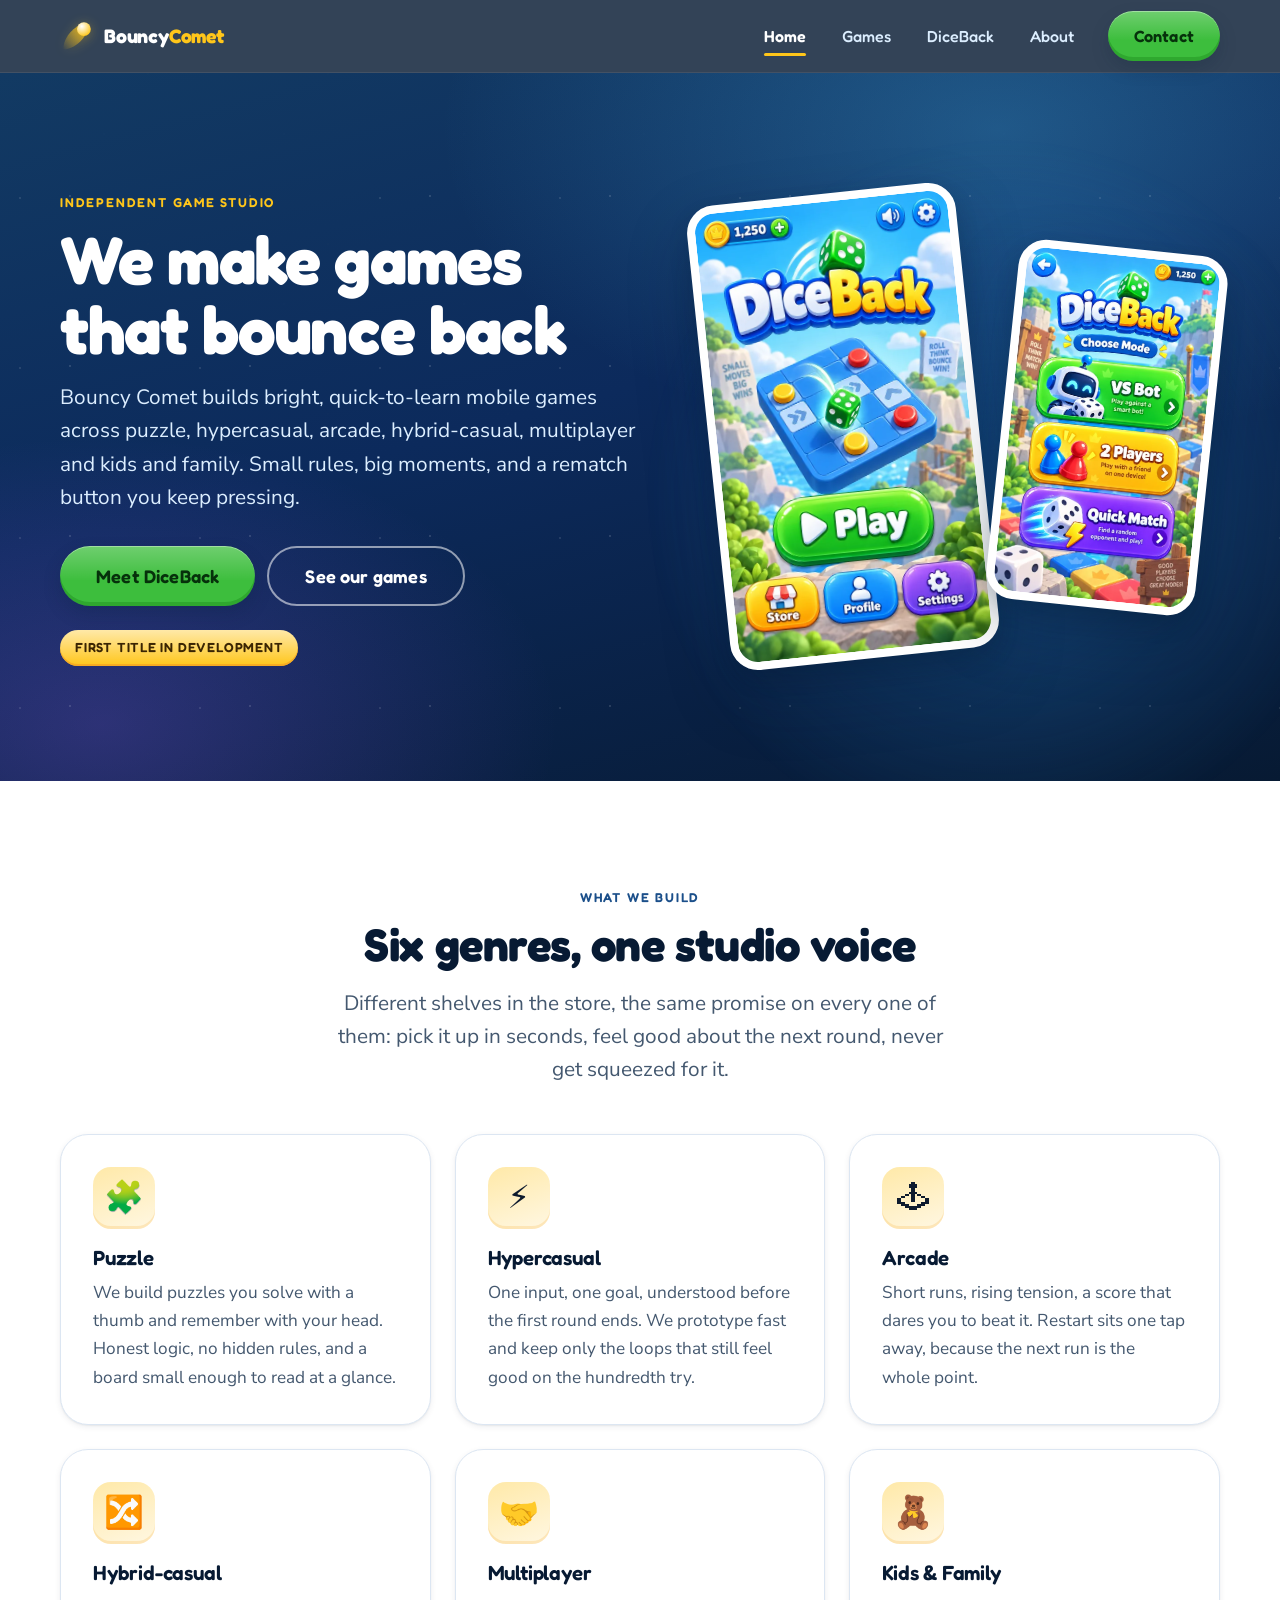
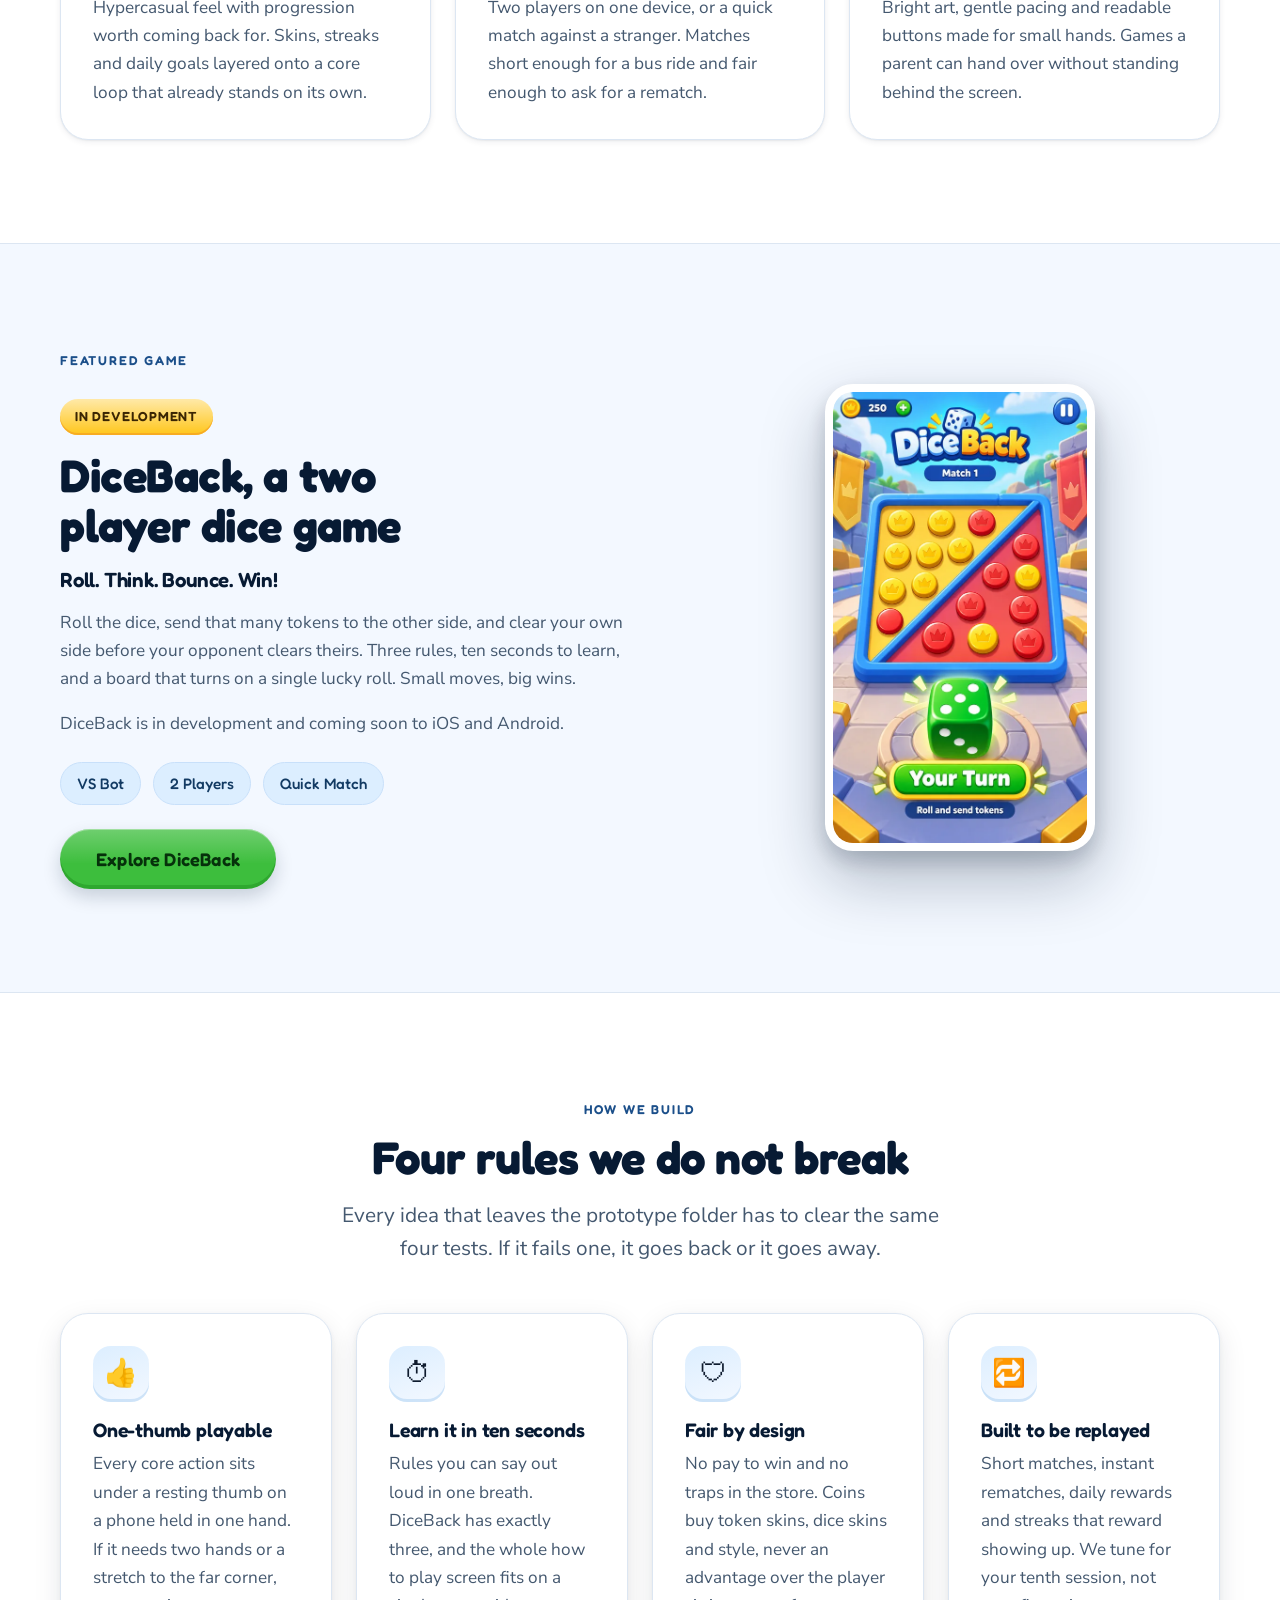
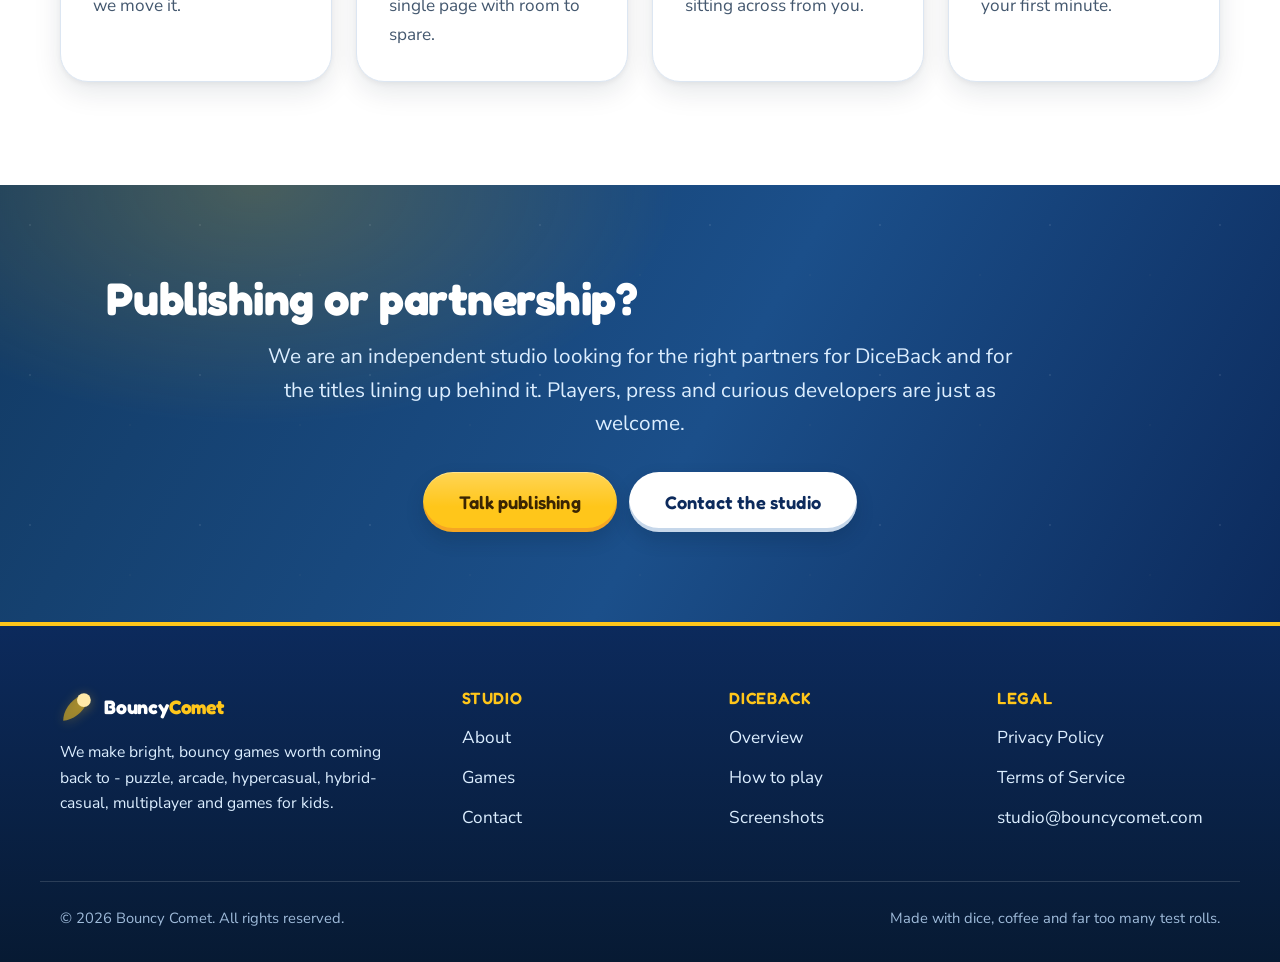
==== commit 09285528: "Point every contact route at the mailbox that actually exists The site published hello@, partners@, " ====
--- a/index.html
+++ b/index.html
@@ -15,10 +15,12 @@
   <meta property="og:image" content="https://bouncycomet.com/assets/img/og-image.jpg">
   <meta property="og:image:width" content="1200">
   <meta property="og:image:height" content="630">
+  <meta property="og:image:alt" content="A Bouncy Comet banner showing three phones running DiceBack, the studio's two-player dice game.">
   <meta name="twitter:card" content="summary_large_image">
   <meta name="twitter:title" content="Bouncy Comet | Puzzle, Arcade and Multiplayer Mobile Games">
   <meta name="twitter:description" content="Bouncy Comet is an independent mobile game studio making puzzle, hypercasual, arcade, hybrid-casual, multiplayer and kids games. DiceBack is in development.">
   <meta name="twitter:image" content="https://bouncycomet.com/assets/img/og-image.jpg">
+  <meta name="twitter:image:alt" content="A Bouncy Comet banner showing three phones running DiceBack, the studio's two-player dice game.">
   <link rel="icon" href="assets/icons/favicon.ico" sizes="any">
   <link rel="icon" href="assets/icons/favicon-32.png" type="image/png" sizes="32x32">
   <link rel="apple-touch-icon" href="assets/icons/apple-touch-icon.png">
@@ -234,7 +236,7 @@
       <h2 class="h2 balance">Publishing or partnership?</h2>
       <p class="lead">We are an independent studio looking for the right partners for DiceBack and for the titles lining up behind it. Players, press and curious developers are just as welcome.</p>
       <div class="btn-row">
-        <a class="btn btn--gold btn--lg" href="mailto:partners@bouncycomet.com">Talk publishing</a>
+        <a class="btn btn--gold btn--lg" href="mailto:studio@bouncycomet.com">Talk publishing</a>
         <a class="btn btn--light btn--lg" href="contact.html">Contact the studio</a>
       </div>
     </div>
@@ -275,7 +277,7 @@
       <ul class="footer__links">
         <li><a href="privacy.html">Privacy Policy</a></li>
         <li><a href="terms.html">Terms of Service</a></li>
-        <li><a href="mailto:hello@bouncycomet.com">hello@bouncycomet.com</a></li>
+        <li><a href="mailto:studio@bouncycomet.com">studio@bouncycomet.com</a></li>
       </ul>
     </div>
   </div>
@@ -292,11 +294,11 @@
   "name": "Bouncy Comet",
   "url": "https://bouncycomet.com/",
   "logo": "https://bouncycomet.com/assets/icons/icon-512.png",
-  "email": "hello@bouncycomet.com",
+  "email": "studio@bouncycomet.com",
   "description": "Independent mobile game studio making puzzle, hypercasual, arcade, hybrid-casual, multiplayer and kids games.",
   "contactPoint": [
-    { "@type": "ContactPoint", "contactType": "business partnerships", "email": "partners@bouncycomet.com" },
-    { "@type": "ContactPoint", "contactType": "customer support", "email": "support@bouncycomet.com" }
+    { "@type": "ContactPoint", "contactType": "business partnerships", "email": "studio@bouncycomet.com" },
+    { "@type": "ContactPoint", "contactType": "customer support", "email": "studio@bouncycomet.com" }
   ]
 }
 </script>
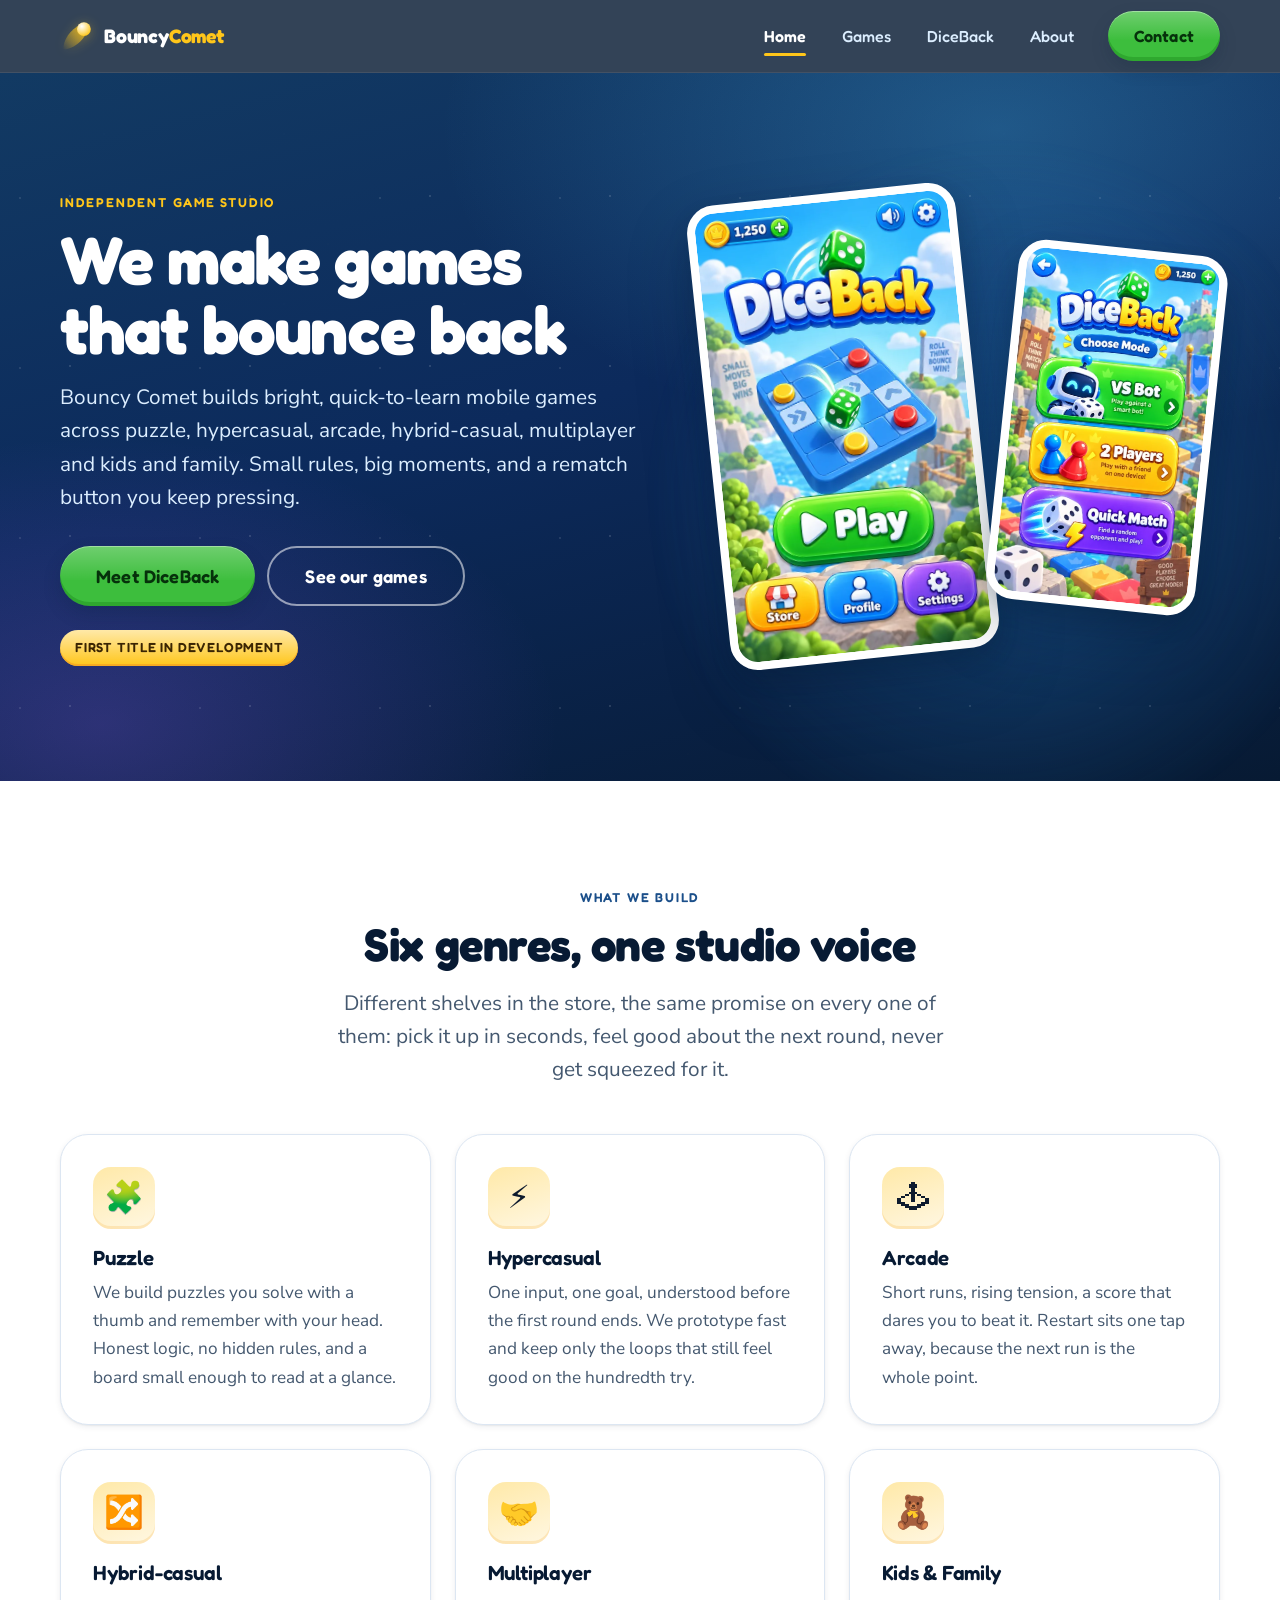
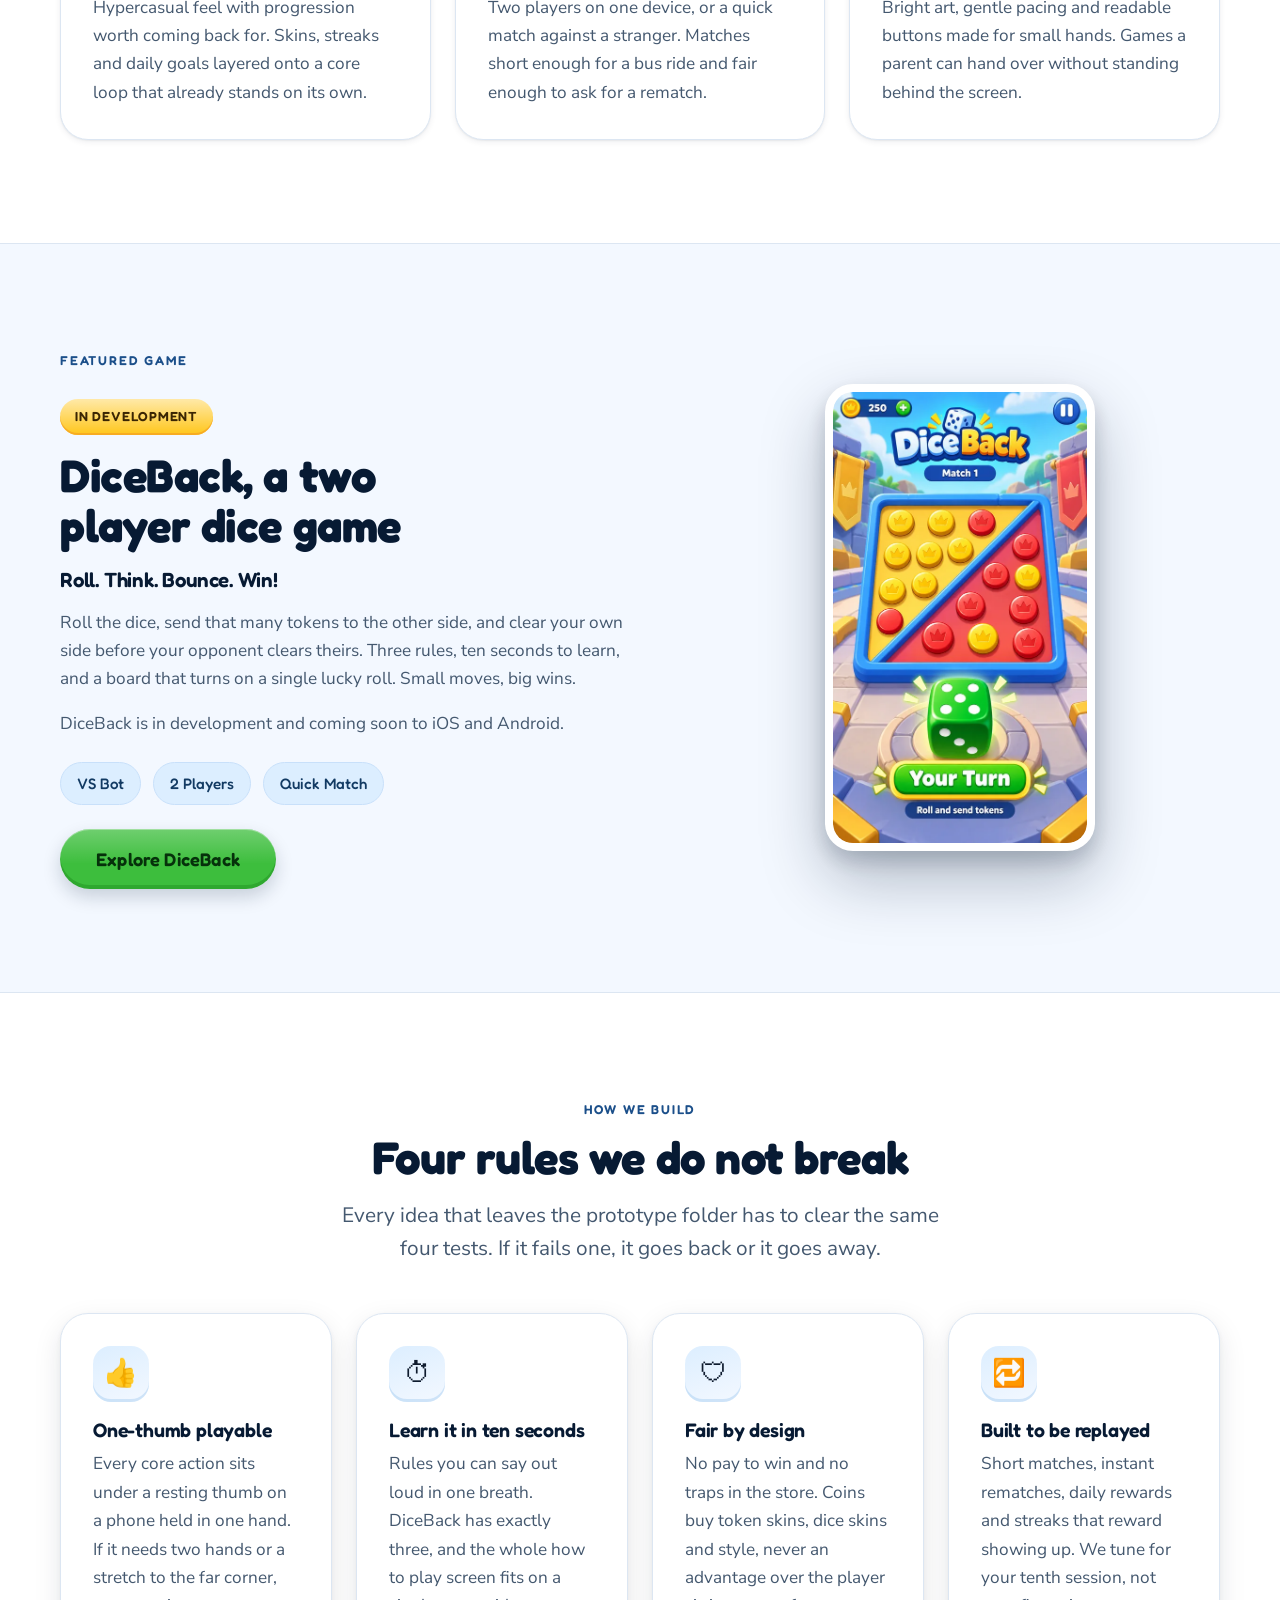
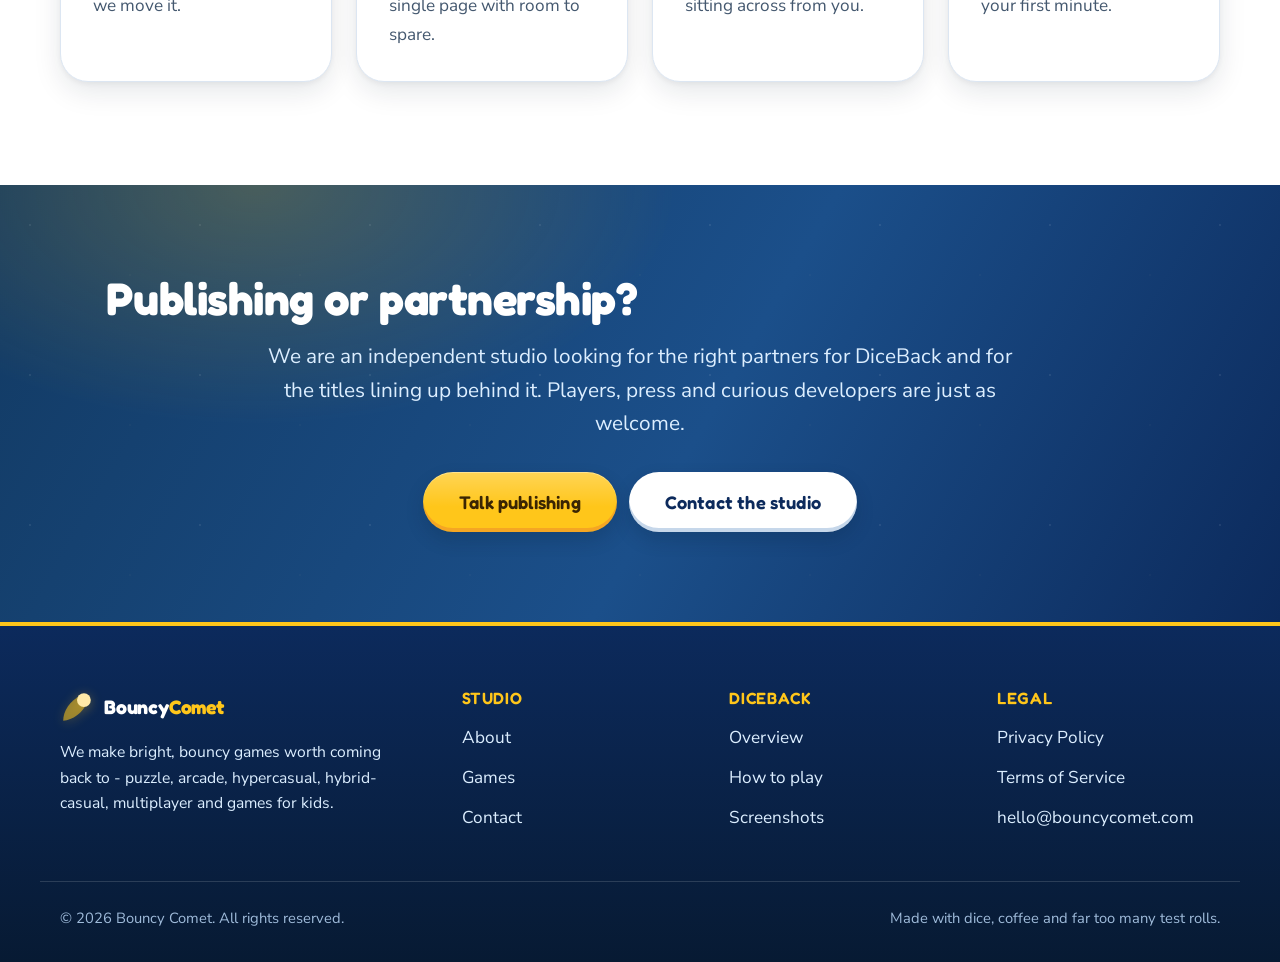
==== commit 3194e7d4: "Restore the branded contact addresses Reverts "Point every contact route at the mailbox that actuall" ====
--- a/index.html
+++ b/index.html
@@ -236,7 +236,7 @@
       <h2 class="h2 balance">Publishing or partnership?</h2>
       <p class="lead">We are an independent studio looking for the right partners for DiceBack and for the titles lining up behind it. Players, press and curious developers are just as welcome.</p>
       <div class="btn-row">
-        <a class="btn btn--gold btn--lg" href="mailto:studio@bouncycomet.com">Talk publishing</a>
+        <a class="btn btn--gold btn--lg" href="mailto:partners@bouncycomet.com">Talk publishing</a>
         <a class="btn btn--light btn--lg" href="contact.html">Contact the studio</a>
       </div>
     </div>
@@ -277,7 +277,7 @@
       <ul class="footer__links">
         <li><a href="privacy.html">Privacy Policy</a></li>
         <li><a href="terms.html">Terms of Service</a></li>
-        <li><a href="mailto:studio@bouncycomet.com">studio@bouncycomet.com</a></li>
+        <li><a href="mailto:hello@bouncycomet.com">hello@bouncycomet.com</a></li>
       </ul>
     </div>
   </div>
@@ -294,11 +294,11 @@
   "name": "Bouncy Comet",
   "url": "https://bouncycomet.com/",
   "logo": "https://bouncycomet.com/assets/icons/icon-512.png",
-  "email": "studio@bouncycomet.com",
+  "email": "hello@bouncycomet.com",
   "description": "Independent mobile game studio making puzzle, hypercasual, arcade, hybrid-casual, multiplayer and kids games.",
   "contactPoint": [
-    { "@type": "ContactPoint", "contactType": "business partnerships", "email": "studio@bouncycomet.com" },
-    { "@type": "ContactPoint", "contactType": "customer support", "email": "studio@bouncycomet.com" }
+    { "@type": "ContactPoint", "contactType": "business partnerships", "email": "partners@bouncycomet.com" },
+    { "@type": "ContactPoint", "contactType": "customer support", "email": "support@bouncycomet.com" }
   ]
 }
 </script>
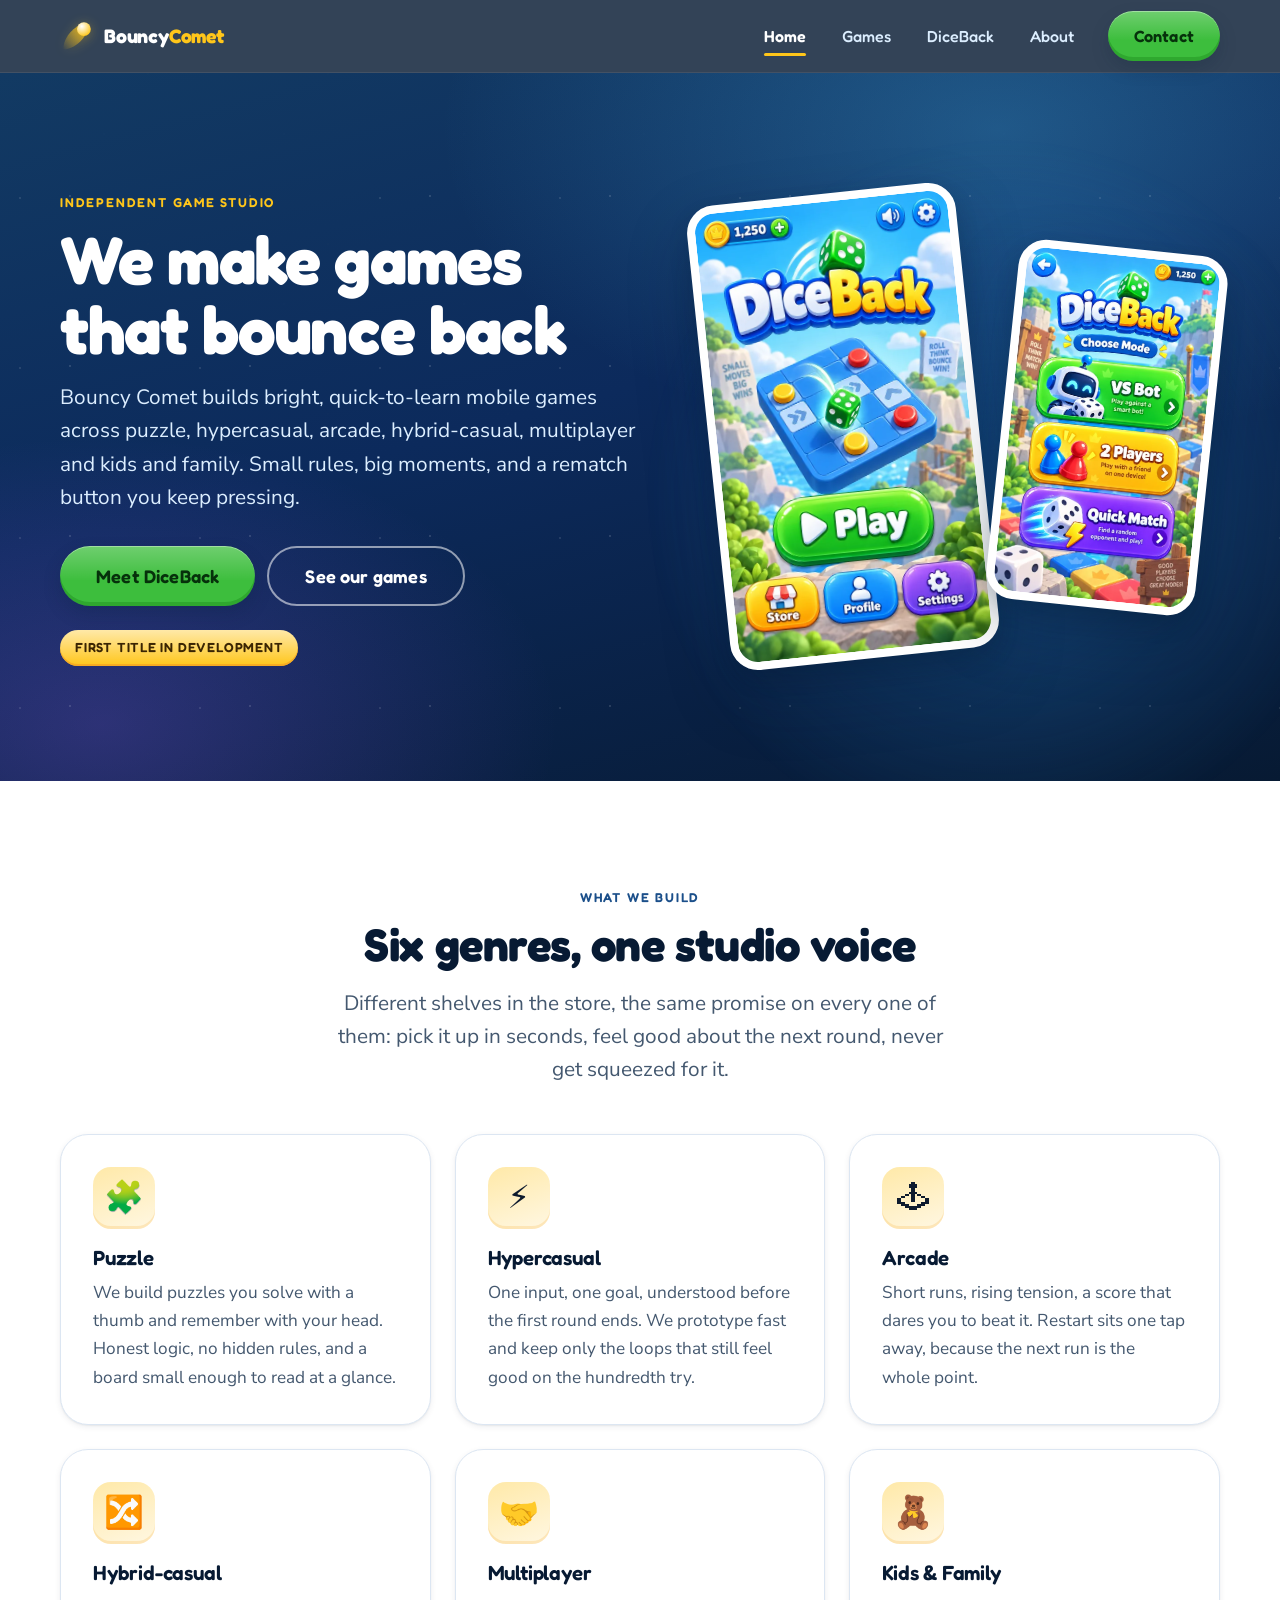
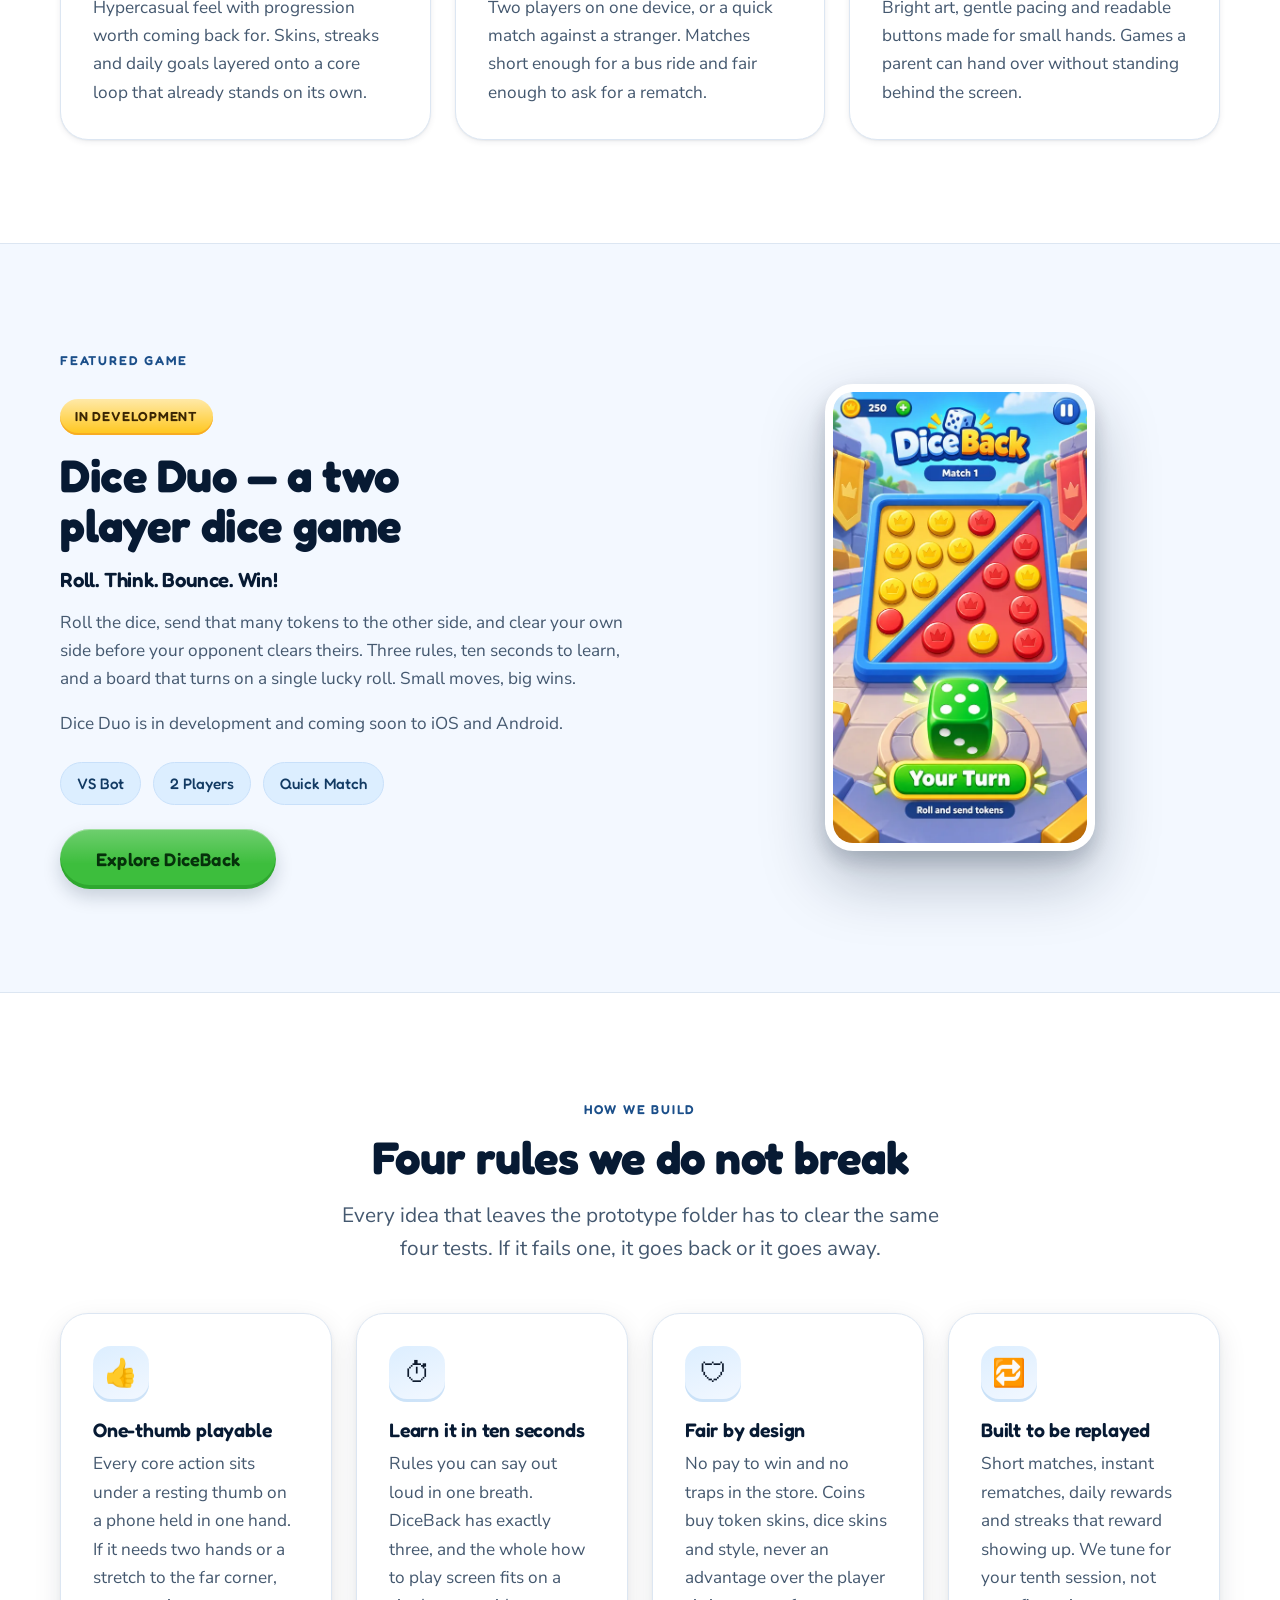
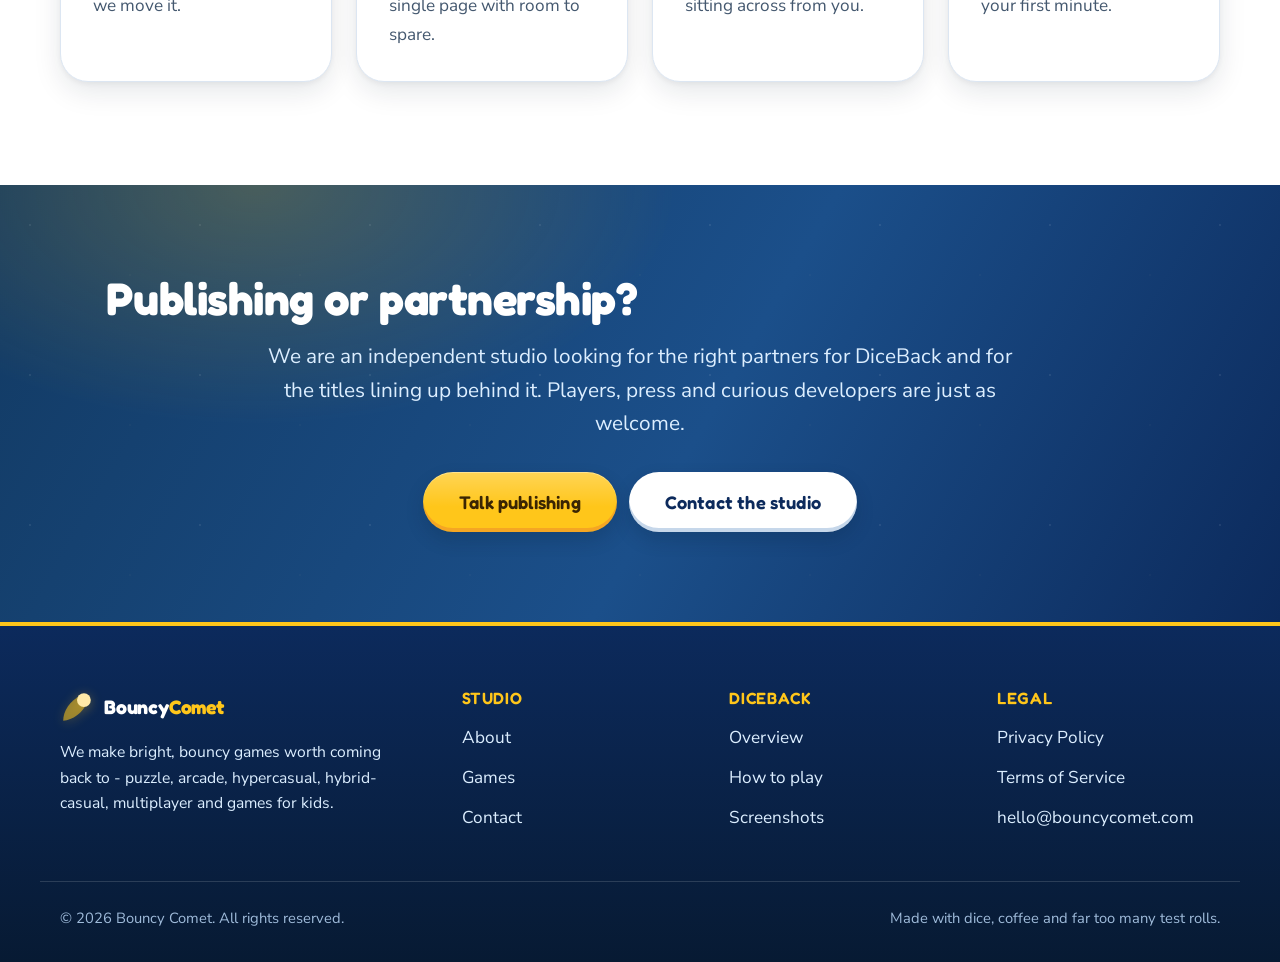
==== commit 414ba099: "Add Dice Duo name, privacy-policy and terms-of-service redirect pages Rename featured game section f" ====
--- a/index.html
+++ b/index.html
@@ -164,10 +164,10 @@
       <div class="hero__copy">
         <p class="eyebrow">Featured game</p>
         <p class="mb-4"><span class="badge">In development</span></p>
-        <h2 class="h2 balance">DiceBack, a two player dice game</h2>
+        <h2 class="h2 balance">Dice Duo — a two player dice game</h2>
         <p class="h3">Roll. Think. Bounce. Win!</p>
         <p class="muted">Roll the dice, send that many tokens to the other side, and clear your own side before your opponent clears theirs. Three rules, ten seconds to learn, and a board that turns on a single lucky roll. Small moves, big wins.</p>
-        <p class="muted">DiceBack is in development and coming soon to iOS and Android.</p>
+        <p class="muted">Dice Duo is in development and coming soon to iOS and Android.</p>
         <div class="btn-row mt-5">
           <span class="pill">VS Bot</span>
           <span class="pill">2 Players</span>
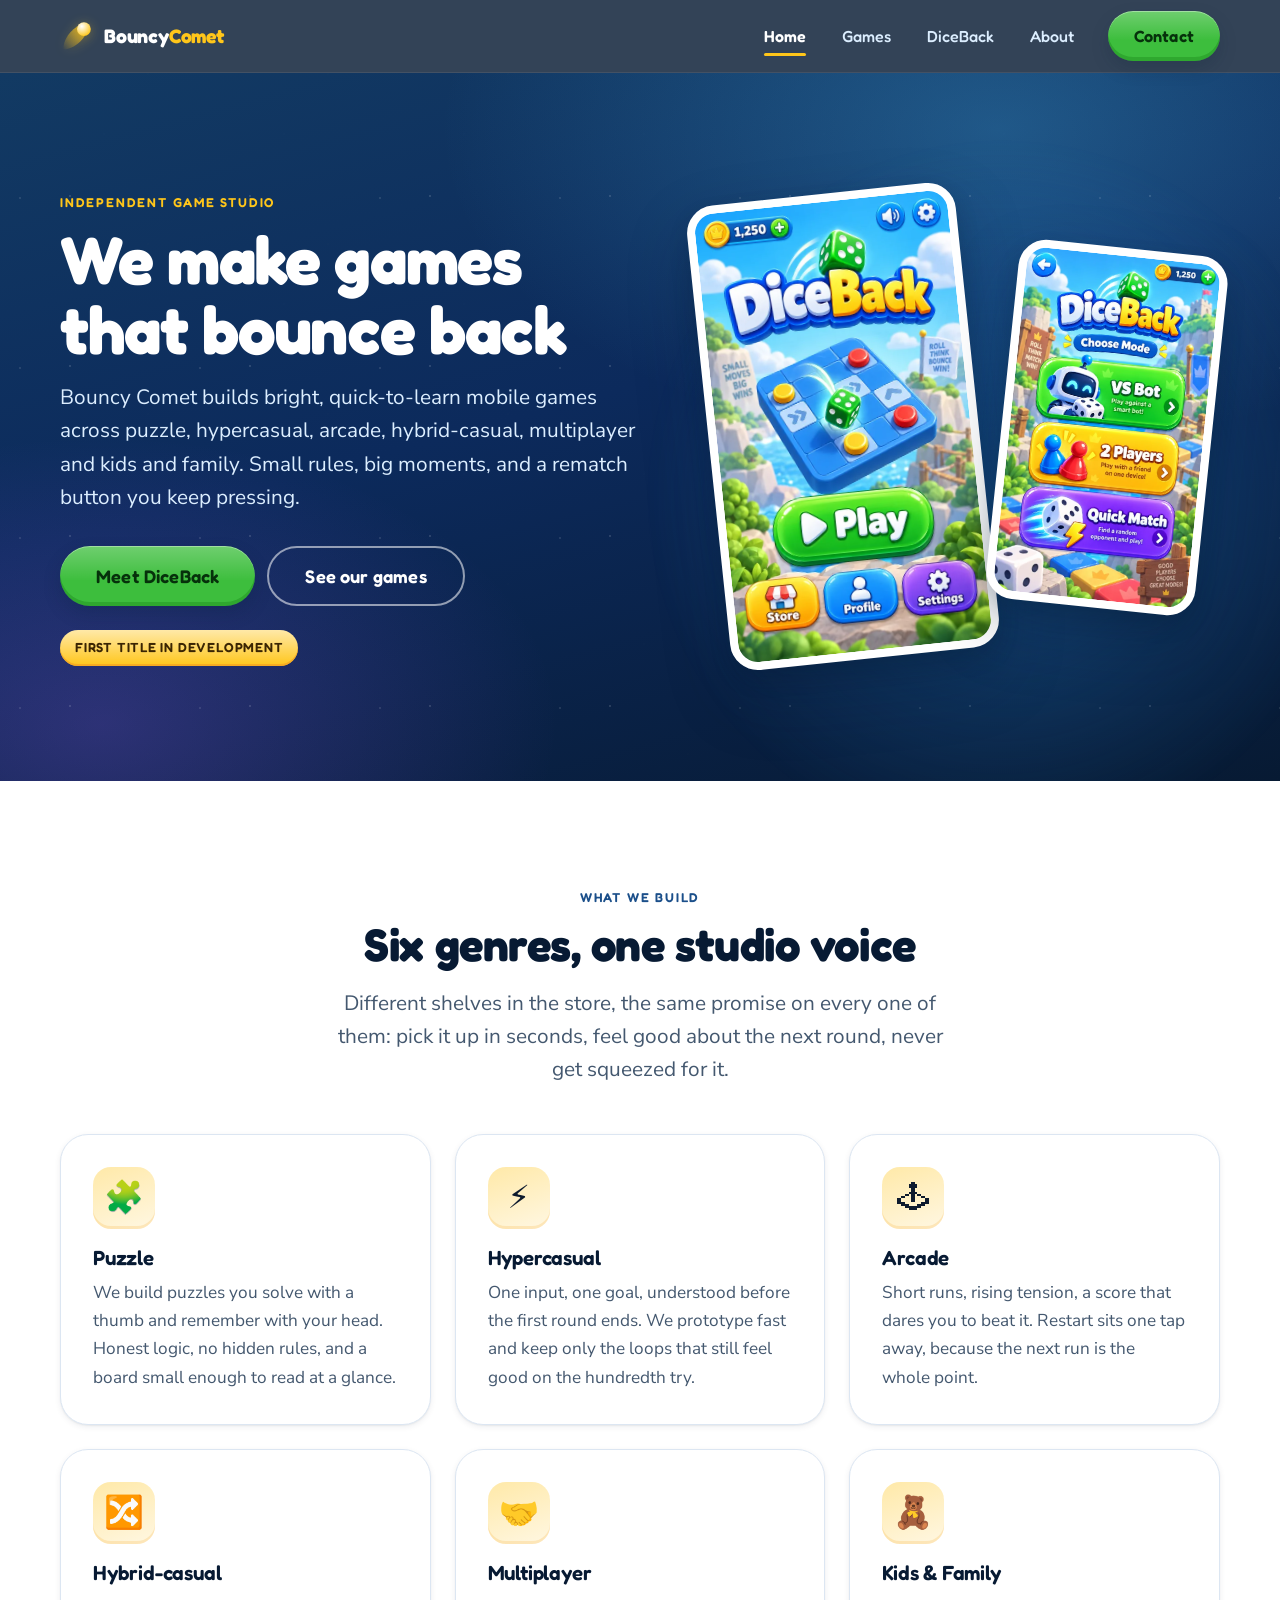
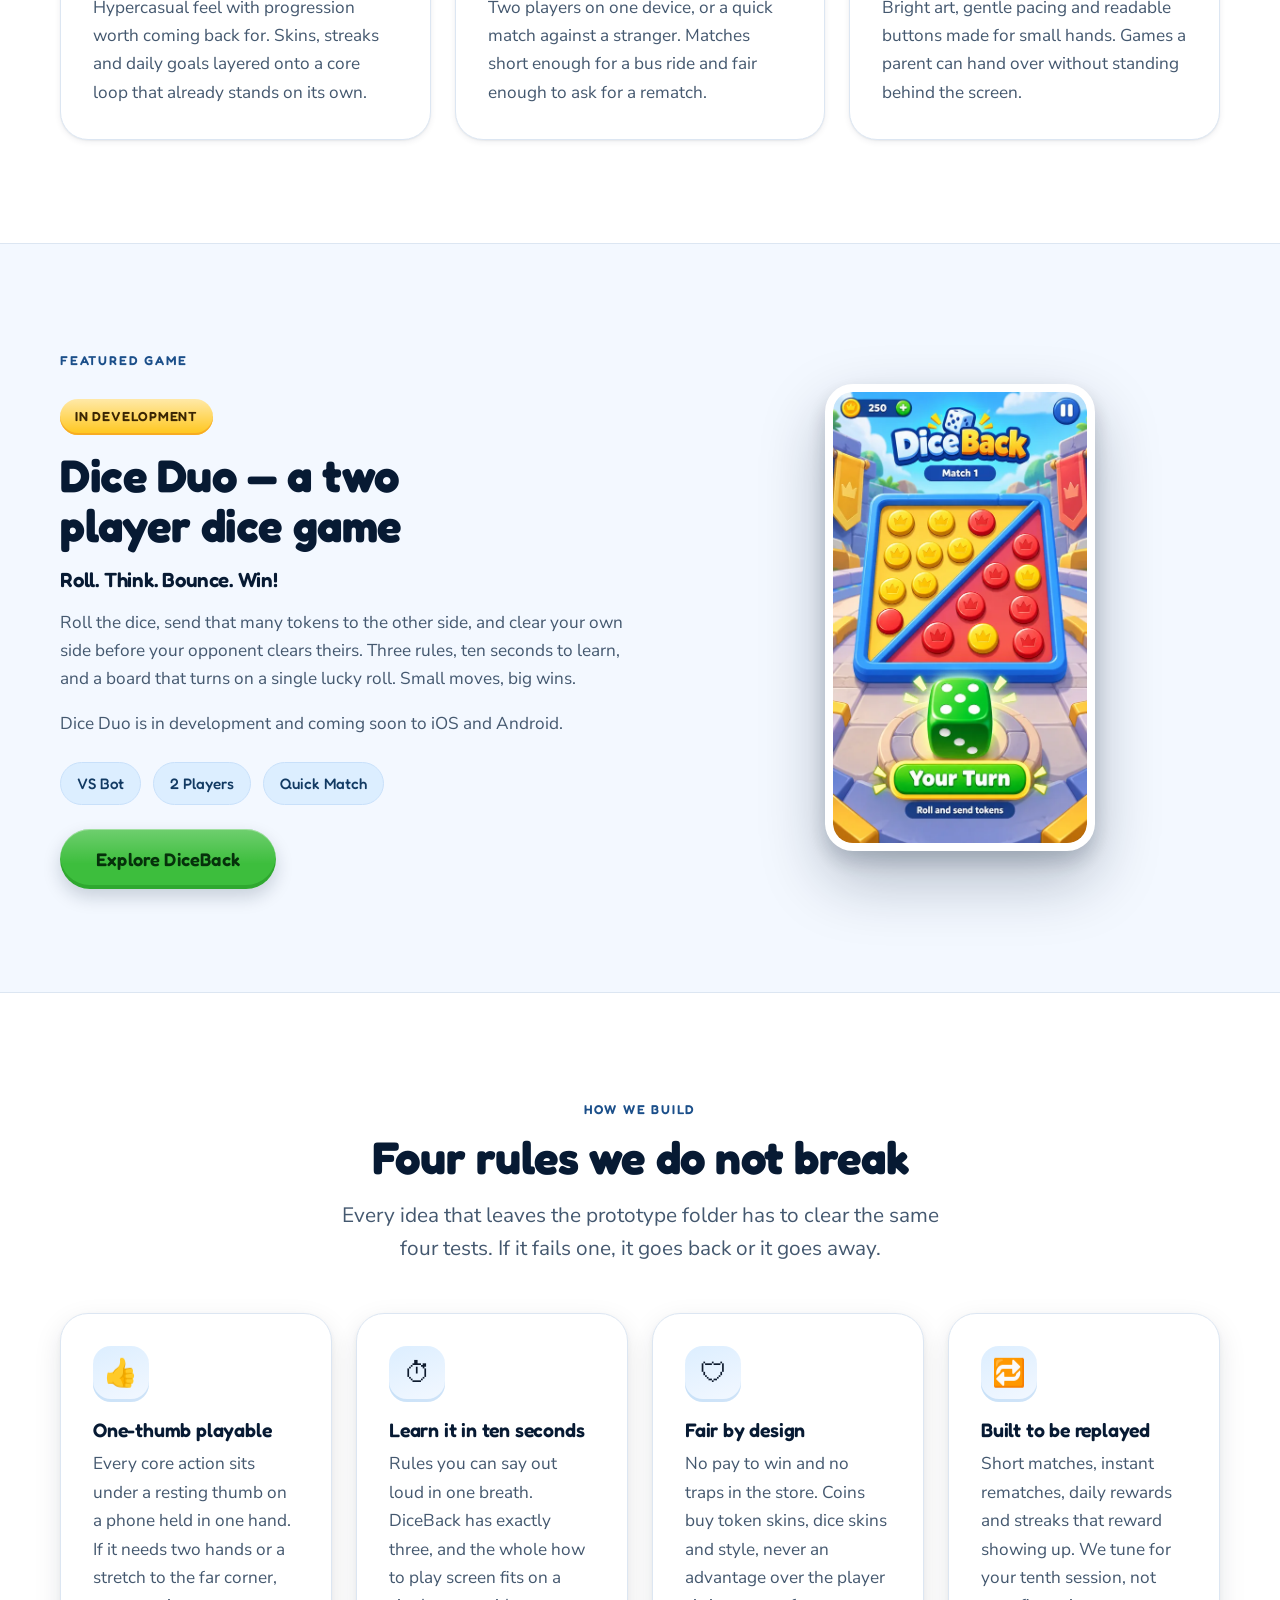
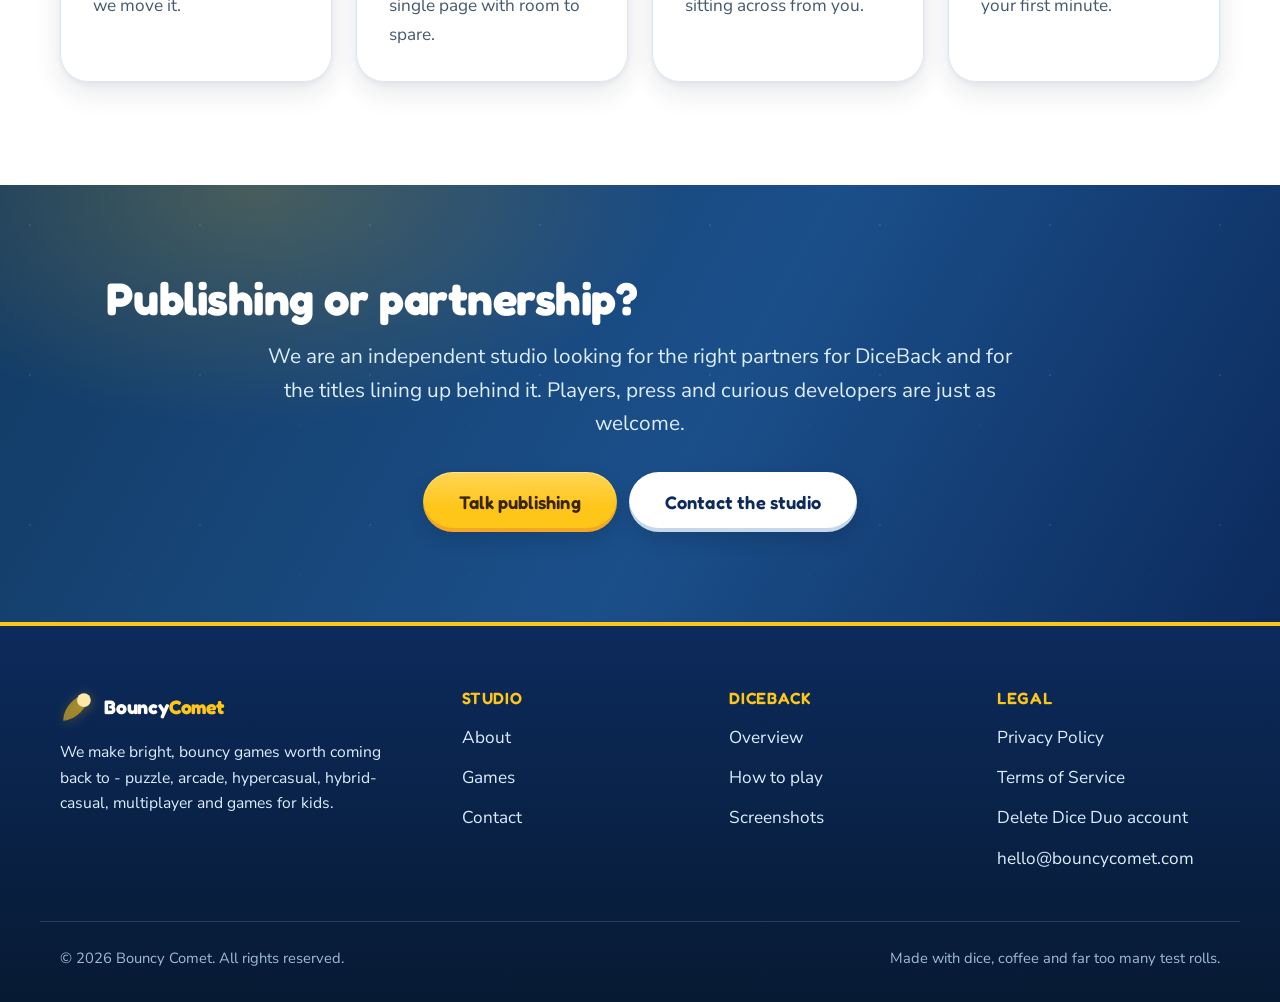
==== commit 3ad1b2a9: "Publish Dice Duo account deletion on studio website" ====
--- a/index.html
+++ b/index.html
@@ -277,6 +277,7 @@
       <ul class="footer__links">
         <li><a href="privacy.html">Privacy Policy</a></li>
         <li><a href="terms.html">Terms of Service</a></li>
+        <li><a href="account-deletion.html">Delete Dice Duo account</a></li>
         <li><a href="mailto:hello@bouncycomet.com">hello@bouncycomet.com</a></li>
       </ul>
     </div>
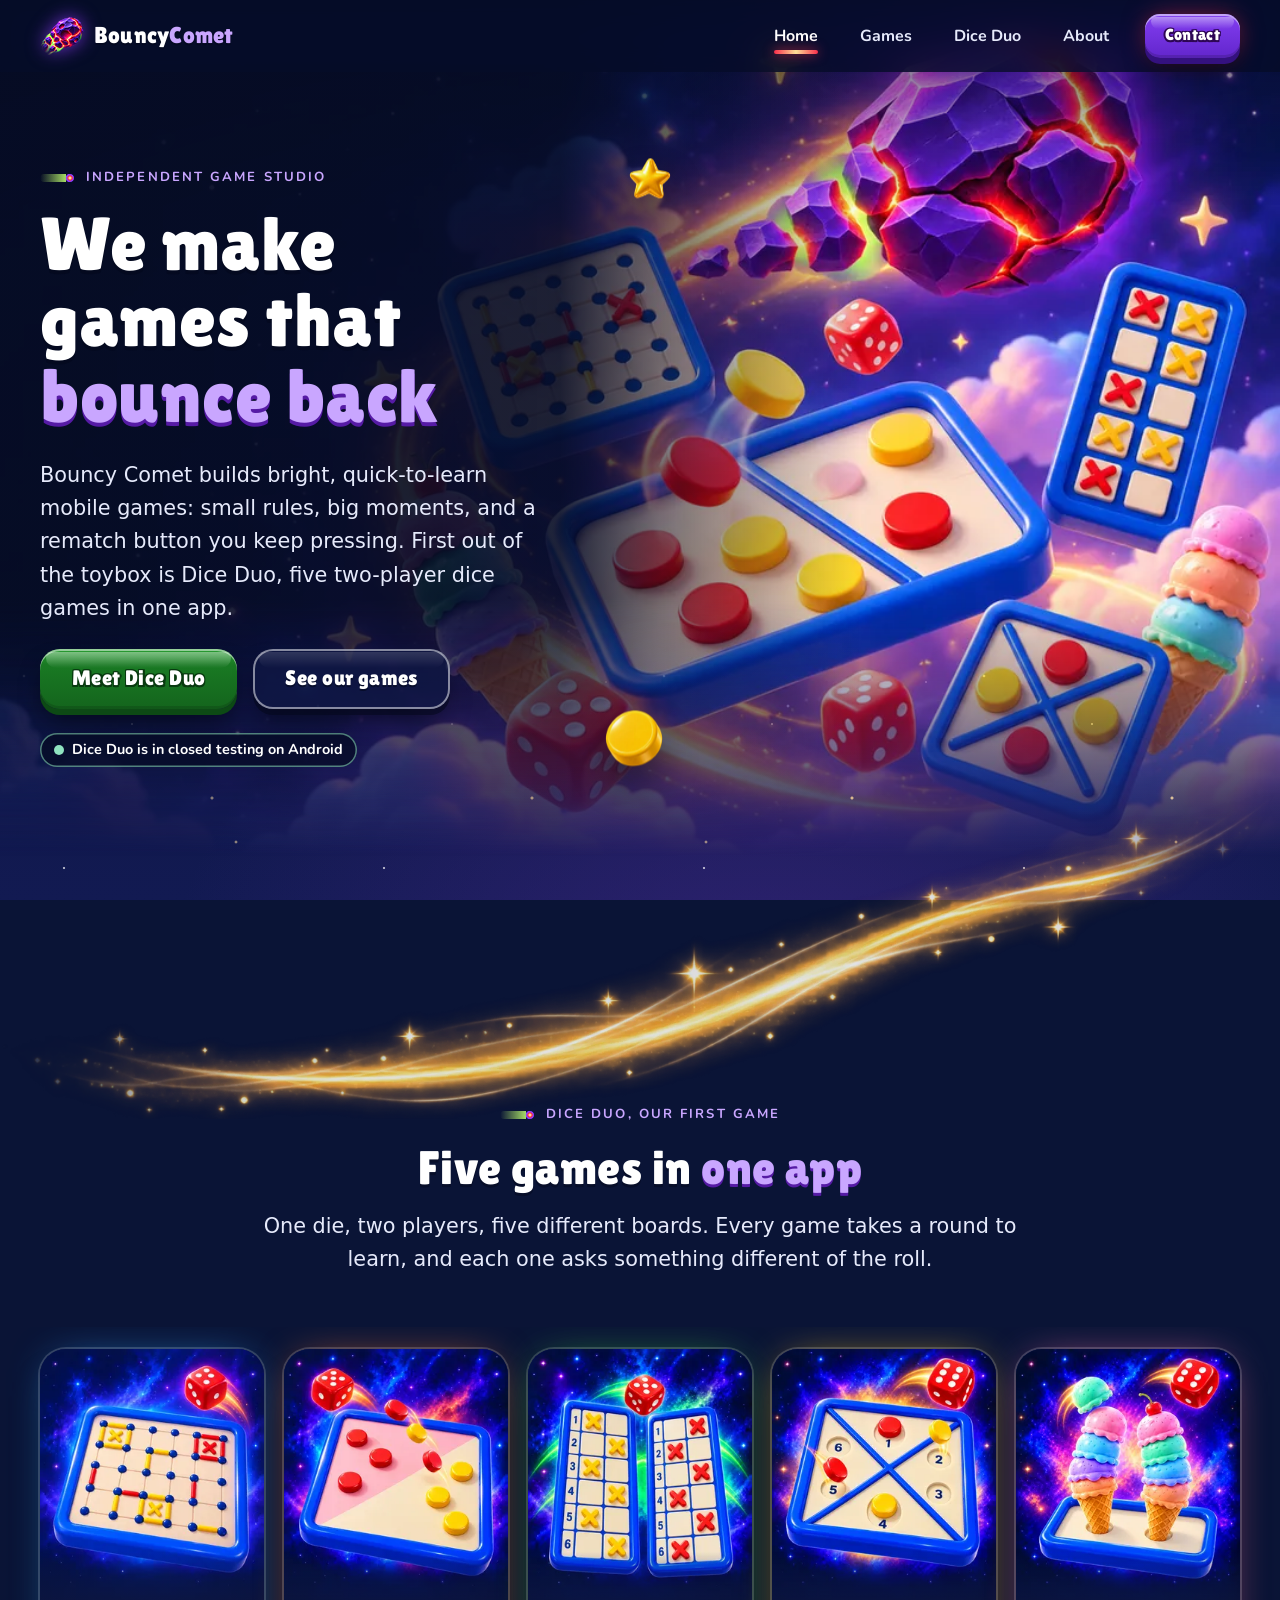
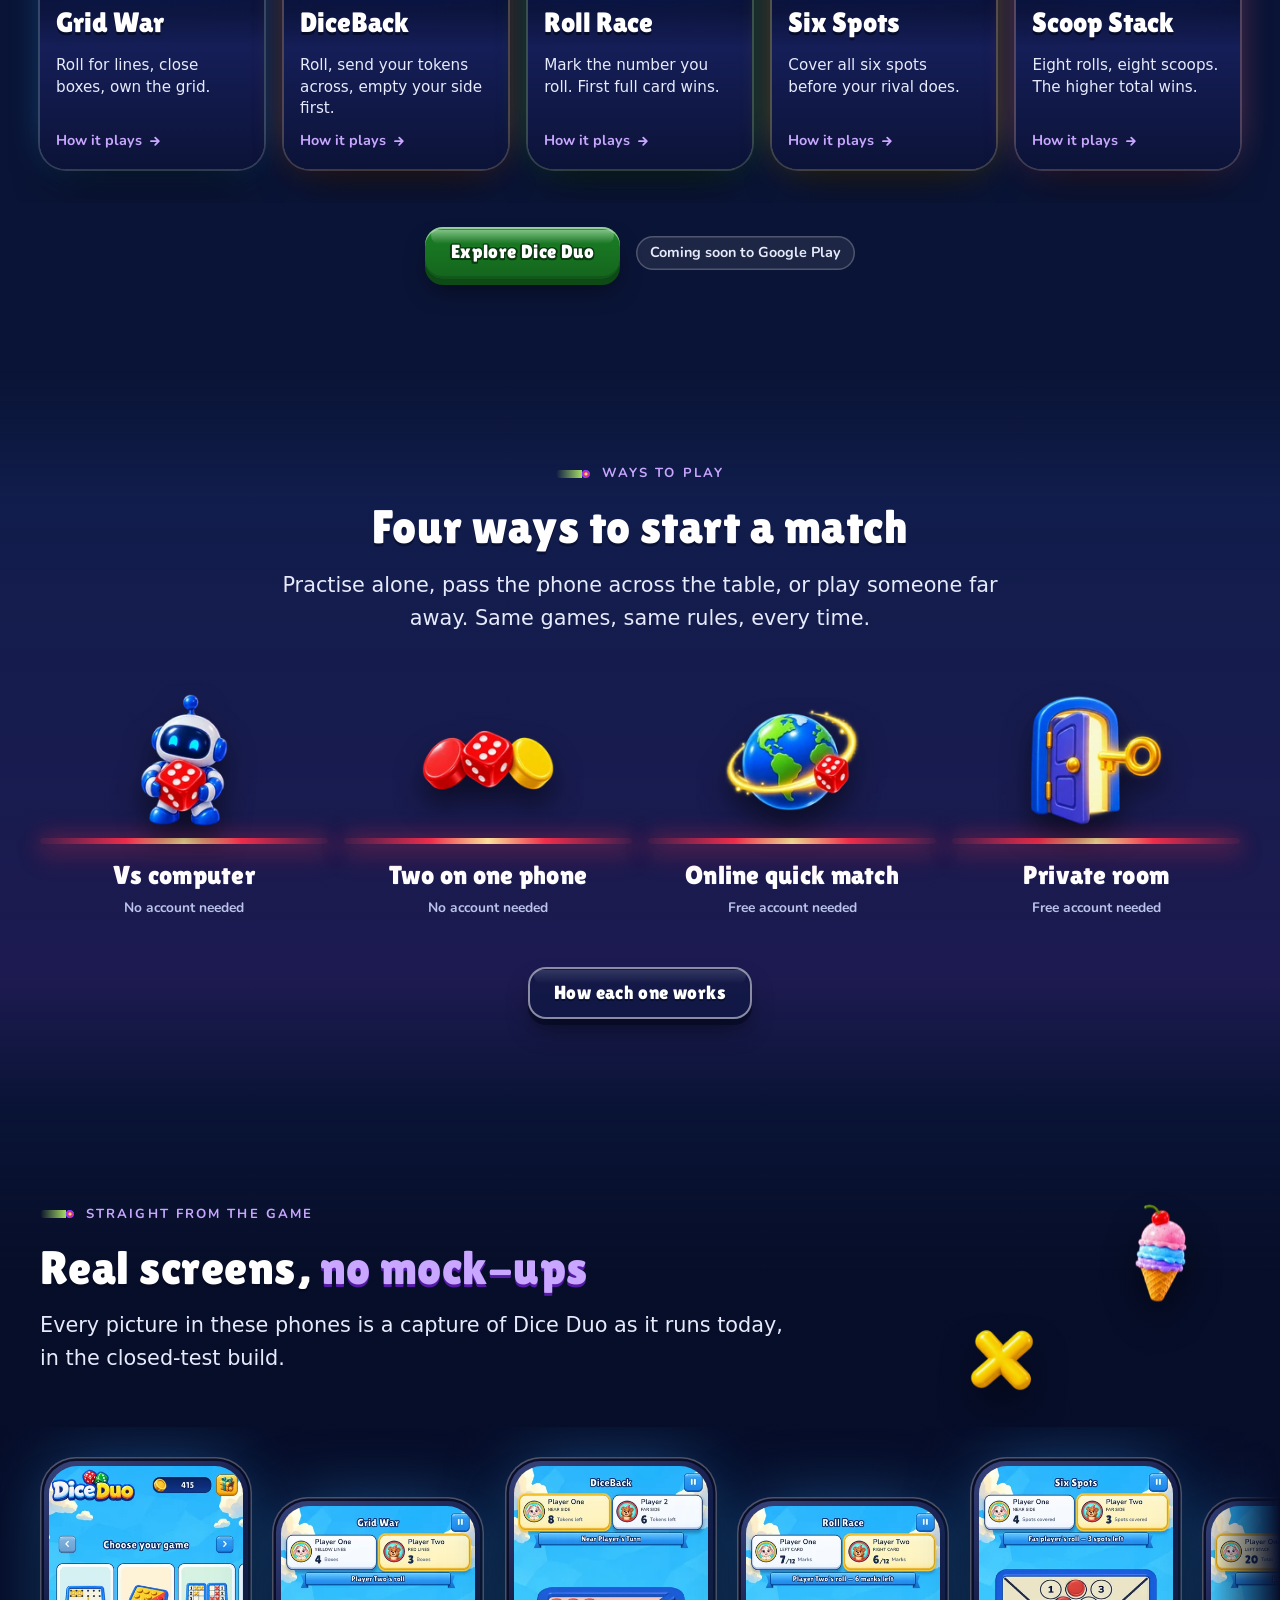
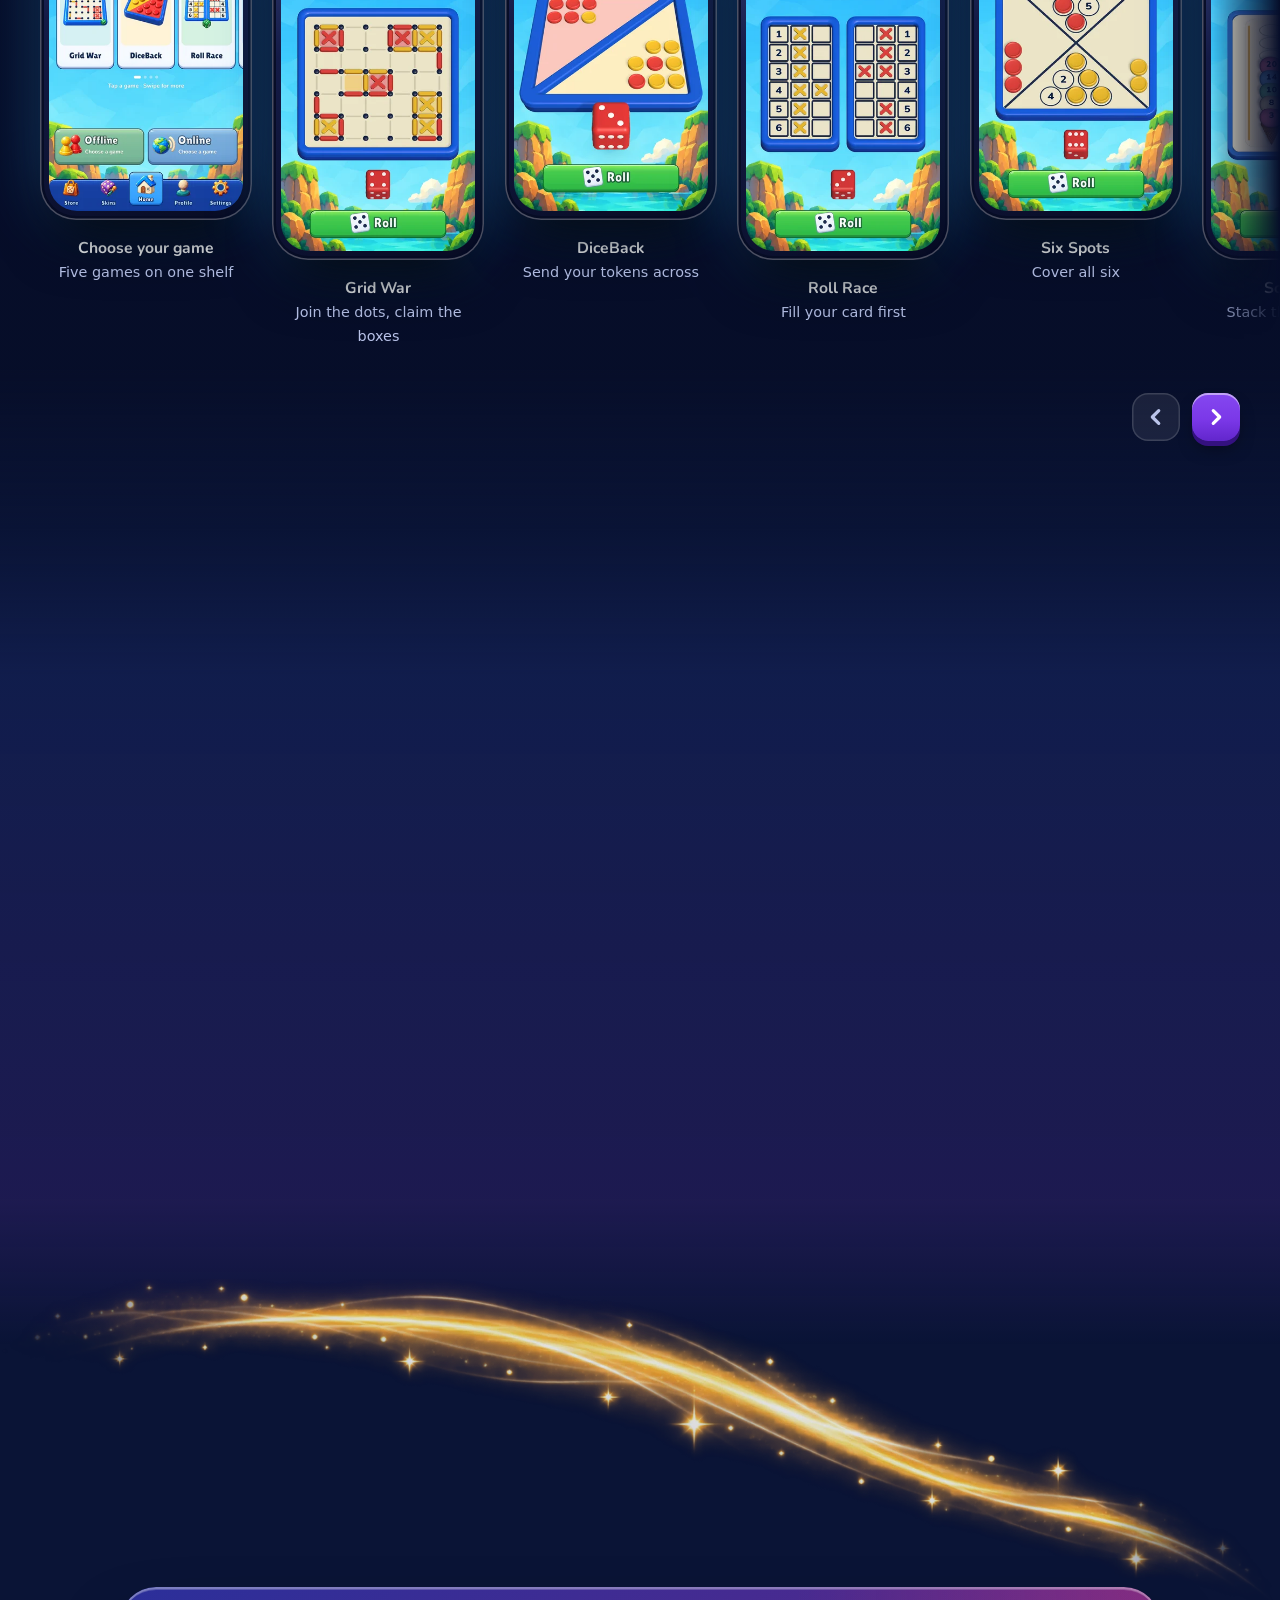
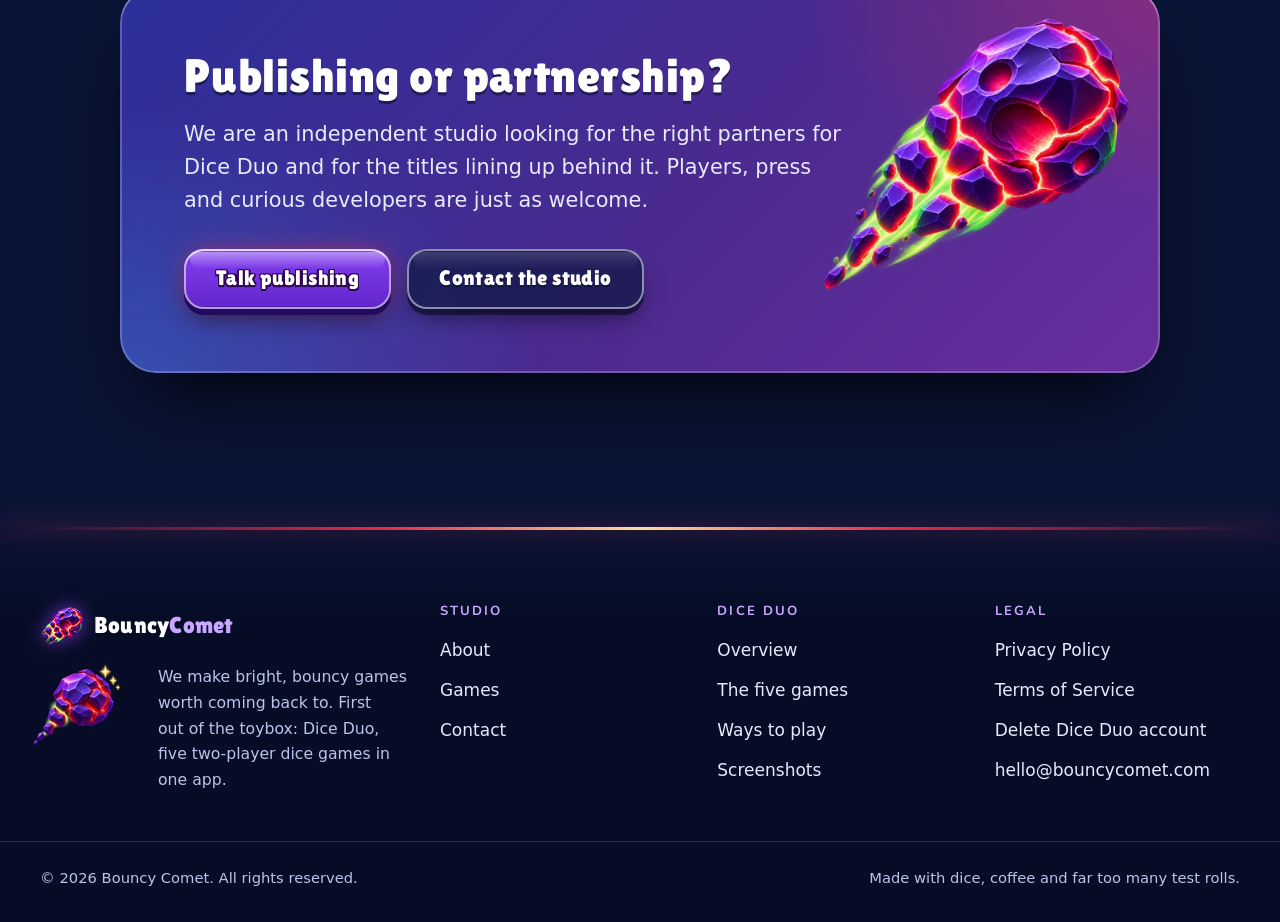
==== commit 310fb187: "Publish the redesigned studio site with the purple comet artwork Night-sky toybox look across every " ====
--- a/index.html
+++ b/index.html
@@ -3,34 +3,34 @@
 <head>
   <meta charset="utf-8">
   <meta name="viewport" content="width=device-width, initial-scale=1">
-  <title>Bouncy Comet | Puzzle, Arcade and Multiplayer Mobile Games</title>
-  <meta name="description" content="Bouncy Comet is an independent mobile game studio making puzzle, hypercasual, arcade, hybrid-casual, multiplayer and kids games. DiceBack is in development.">
+  <title>Bouncy Comet | Independent Mobile Game Studio, Makers of Dice Duo</title>
+  <meta name="description" content="Bouncy Comet is an independent mobile game studio. First title: Dice Duo, five two-player dice games in one app, in closed testing on Android.">
   <link rel="canonical" href="https://bouncycomet.com/">
-  <meta name="theme-color" content="#071A33">
+  <meta name="theme-color" content="#0A1436">
   <meta property="og:type" content="website">
   <meta property="og:site_name" content="Bouncy Comet">
-  <meta property="og:title" content="Bouncy Comet | Puzzle, Arcade and Multiplayer Mobile Games">
-  <meta property="og:description" content="Bouncy Comet is an independent mobile game studio making puzzle, hypercasual, arcade, hybrid-casual, multiplayer and kids games. DiceBack is in development.">
+  <meta property="og:title" content="Bouncy Comet | Independent Mobile Game Studio, Makers of Dice Duo">
+  <meta property="og:description" content="Bouncy Comet is an independent mobile game studio. First title: Dice Duo, five two-player dice games in one app, in closed testing on Android.">
   <meta property="og:url" content="https://bouncycomet.com/">
-  <meta property="og:image" content="https://bouncycomet.com/assets/img/og-image.jpg">
+  <meta property="og:image" content="https://bouncycomet.com/assets/img/og-image.jpg?v=16e1dc48">
   <meta property="og:image:width" content="1200">
   <meta property="og:image:height" content="630">
-  <meta property="og:image:alt" content="A Bouncy Comet banner showing three phones running DiceBack, the studio's two-player dice game.">
+  <meta property="og:image:alt" content="Bouncy Comet, an independent mobile game studio.">
   <meta name="twitter:card" content="summary_large_image">
-  <meta name="twitter:title" content="Bouncy Comet | Puzzle, Arcade and Multiplayer Mobile Games">
-  <meta name="twitter:description" content="Bouncy Comet is an independent mobile game studio making puzzle, hypercasual, arcade, hybrid-casual, multiplayer and kids games. DiceBack is in development.">
-  <meta name="twitter:image" content="https://bouncycomet.com/assets/img/og-image.jpg">
-  <meta name="twitter:image:alt" content="A Bouncy Comet banner showing three phones running DiceBack, the studio's two-player dice game.">
-  <link rel="icon" href="assets/icons/favicon.ico" sizes="any">
-  <link rel="icon" href="assets/icons/favicon-32.png" type="image/png" sizes="32x32">
-  <link rel="apple-touch-icon" href="assets/icons/apple-touch-icon.png">
-  <link rel="manifest" href="site.webmanifest">
-  <link rel="preconnect" href="https://fonts.googleapis.com">
-  <link rel="preconnect" href="https://fonts.gstatic.com" crossorigin>
-  <link rel="stylesheet" href="https://fonts.googleapis.com/css2?family=Fredoka:wght@500;600;700&family=Nunito+Sans:wght@400;600;700&display=swap">
-  <!-- Set before first paint so .reveal blocks are only hidden when JS can reveal them. -->
-  <script>document.documentElement.classList.add('js');</script>
-  <link rel="stylesheet" href="css/style.css">
+  <meta name="twitter:title" content="Bouncy Comet | Independent Mobile Game Studio, Makers of Dice Duo">
+  <meta name="twitter:description" content="Bouncy Comet is an independent mobile game studio. First title: Dice Duo, five two-player dice games in one app, in closed testing on Android.">
+  <meta name="twitter:image" content="https://bouncycomet.com/assets/img/og-image.jpg?v=16e1dc48">
+  <meta name="twitter:image:alt" content="Bouncy Comet, an independent mobile game studio.">
+  <link rel="icon" href="assets/icons/favicon.ico?v=2050a3d2" sizes="any">
+  <link rel="icon" href="assets/icons/favicon-32.png?v=d00324c3" type="image/png" sizes="32x32">
+  <link rel="apple-touch-icon" href="assets/icons/apple-touch-icon.png?v=4e0e32cf">
+  <link rel="manifest" href="site.webmanifest?v=643073f1">
+  <link rel="preload" href="assets/fonts/LilitaOne-Regular.woff" as="font" type="font/woff" crossorigin>
+  <link rel="preload" href="assets/fonts/Nunito-Bold.woff" as="font" type="font/woff" crossorigin>
+  <!-- Set before first paint so .reveal blocks and the mobile menu are only hidden when JS can show them;
+       taken away again if js/main.js never arrives. -->
+  <script>document.documentElement.classList.add('js');addEventListener('load',function(){window.__bc||document.documentElement.classList.remove('js')});</script>
+  <link rel="stylesheet" href="css/style.css?v=34b49416">
 </head>
 <body>
 
@@ -38,223 +38,292 @@
 <header class="site-header" id="siteHeader">
   <nav class="wrap nav" aria-label="Main">
     <a class="nav__logo" href="index.html" aria-label="Bouncy Comet - home">
-      <svg class="nav__logo-mark" width="34" height="34" viewBox="0 0 64 64" aria-hidden="true" focusable="false">
-        <defs>
-          <linearGradient id="bcTail" x1="0" y1="1" x2="1" y2="0">
-            <stop offset="0" stop-color="#FFC61A" stop-opacity="0"/>
-            <stop offset="1" stop-color="#FFC61A" stop-opacity=".95"/>
-          </linearGradient>
-          <radialGradient id="bcHead" cx=".35" cy=".3" r=".75">
-            <stop offset="0" stop-color="#FFFFFF"/><stop offset="1" stop-color="#FFC61A"/>
-          </radialGradient>
-        </defs>
-        <path d="M6 58C6 40 18 20 40 10l12 12C42 44 24 56 6 58Z" fill="url(#bcTail)"/>
-        <circle cx="45" cy="19" r="13" fill="url(#bcHead)"/>
-      </svg>
+      <img class="nav__logo-mark" src="assets/icons/logo-mark.png?v=7af52c43" srcset="assets/icons/logo-mark.png?v=7af52c43 1x, assets/icons/logo-mark@2x.png?v=5d838990 2x, assets/icons/logo-mark@3x.png?v=66e2e5da 3x" width="44" height="44" alt="">
       <span class="nav__logo-text">Bouncy<span>Comet</span></span>
     </a>
-    <button class="nav__burger" id="navBurger" aria-expanded="false" aria-controls="navLinks" aria-label="Open menu">
+    <button class="nav__burger" id="navBurger" type="button" aria-expanded="false" aria-controls="navLinks" aria-label="Open menu">
       <span></span><span></span><span></span>
     </button>
     <div class="nav__links" id="navLinks">
       <a class="nav__link is-active" href="index.html" aria-current="page">Home</a>
       <a class="nav__link" href="games.html">Games</a>
-      <a class="nav__link" href="diceback.html">DiceBack</a>
+      <a class="nav__link" href="diceback.html">Dice Duo</a>
       <a class="nav__link" href="about.html">About</a>
-      <a class="nav__cta btn btn--primary" href="contact.html">Contact</a>
+      <a class="nav__cta btn btn--comet btn--sm" href="contact.html">Contact</a>
     </div>
   </nav>
 </header>
 
 <main id="main">
-
-  <!-- ===================================================================
-       1. HERO
-       =================================================================== -->
-  <section class="hero section--dark">
+  <!-- ===================================================================
+       1. HERO - from 1024px the headline sits on the calm left side of the hero art;
+          below that the words come first and the phone picture follows as its own block
+          (css/style.css, section 10)
+       =================================================================== -->
+  <section class="hero">
+    <picture class="backdrop">
+      <source media="(max-width: 1023px)" type="image/webp" srcset="assets/art/hero-phone-720.webp?v=27e9a743 720w, assets/art/hero-phone-1080.webp?v=a951fc10 1080w" sizes="(max-width: 640px) 100vw, 620px" width="1080" height="1620">
+      <source media="(max-width: 1023px)" srcset="assets/art/hero-phone-720.jpg?v=f677b780 720w, assets/art/hero-phone-1080.jpg?v=22f061ba 1080w" sizes="(max-width: 640px) 100vw, 620px" width="1080" height="1620">
+      <source type="image/webp" srcset="assets/art/hero-desktop-1280.webp?v=0022393a 1280w, assets/art/hero-desktop-1920.webp?v=0063237d 1920w" sizes="100vw" width="1920" height="1080">
+      <img src="assets/art/hero-desktop-1280.jpg?v=7d7a0c0a" srcset="assets/art/hero-desktop-1280.jpg?v=7d7a0c0a 1280w, assets/art/hero-desktop-1920.jpg?v=acbcf592 1920w" sizes="100vw" width="1920" height="1080" alt="The five Dice Duo games bursting out of the night sky on swirls of light: boards, tokens, ice-cream cones and red dice, led by Comet, a purple rock comet with glowing red cracks." loading="eager" fetchpriority="high">
+    </picture>
+    <div class="hero__shade"></div>
+    <!-- Two small loose toys on the edge of the calm side: never above 16%, never on the words. -->
+    <div class="floaters" aria-hidden="true">
+      <picture class="floater floater--wide" style="--size:64px; left:47%; bottom:10%; --depth:-.35; --tilt:8deg; --bob:8.5s; --delay:-2s"><source type="image/webp" srcset="assets/art/toy-token-yellow.webp?v=2189850f 1x, assets/art/toy-token-yellow@2x.webp?v=341486fc 2x"><img src="assets/art/toy-token-yellow.png?v=38c78e96" width="160" height="160" alt="" loading="lazy"></picture>
+      <picture class="floater floater--wide" style="--size:46px; left:49%; top:18%; --depth:.8; --bob:5.5s; --delay:-1s"><source type="image/webp" srcset="assets/art/toy-star.webp?v=210b7ae7 1x, assets/art/toy-star@2x.webp?v=ae93a521 2x"><img src="assets/art/toy-star.png?v=64d28e29" width="160" height="160" alt="" loading="lazy"></picture>
+    </div>
     <div class="wrap hero__inner">
       <div class="hero__copy">
         <p class="eyebrow">Independent game studio</p>
-        <h1 class="h1 balance">We make games that bounce back</h1>
-        <p class="lead">Bouncy Comet builds bright, quick-to-learn mobile games across puzzle, hypercasual, arcade, hybrid-casual, multiplayer and kids and family. Small rules, big moments, and a rematch button you keep pressing.</p>
+        <h1 class="h1 balance">We make games that <span class="pop">bounce back</span></h1>
+        <p class="lead">Bouncy Comet builds bright, quick-to-learn mobile games<span class="hide-sm">: small rules, big moments, and a rematch button you keep pressing</span>. First out of the toybox is Dice Duo, five two-player dice games in one app.</p>
         <div class="btn-row">
-          <a class="btn btn--primary btn--lg" href="diceback.html">Meet DiceBack</a>
+          <a class="btn btn--primary btn--lg" href="diceback.html">Meet Dice Duo</a>
           <a class="btn btn--ghost btn--lg" href="games.html">See our games</a>
         </div>
-        <div class="btn-row mt-5">
-          <span class="badge">First title in development</span>
+        <p><span class="status">Dice Duo is in closed testing on Android</span></p>
+      </div>
+    </div>
+  </section>
+
+  <div class="trail" aria-hidden="true"><picture><source type="image/webp" srcset="assets/art/trail-divider-600.webp?v=a92bcd1f 600w, assets/art/trail-divider-1200.webp?v=68a7f754 1200w, assets/art/trail-divider-2400.webp?v=70c3a5f7 2400w" sizes="(max-width: 1280px) 100vw, 1280px"><img src="assets/art/trail-divider.png?v=36e8bb78" width="1200" height="400" alt="" loading="lazy"></picture></div>
+
+  <!-- ===================================================================
+       2. FIVE GAMES IN ONE APP
+       =================================================================== -->
+  <section class="section" id="games">
+    <div class="wrap">
+      <div class="section__head section__head--center reveal">
+        <p class="eyebrow">Dice Duo, our first game</p>
+        <h2 class="h2 balance">Five games in <span class="pop">one app</span></h2>
+        <p class="lead">One die, two players, five different boards. Every game takes a round to learn, and each one asks something different of the roll.</p>
+      </div>
+
+      <div class="rail reveal" data-label="games">
+        <div class="rail__track" role="group" aria-label="The five games in Dice Duo">
+          <a class="gcard gcard--grid-war" href="diceback.html#grid-war">
+            <span class="gcard__art">
+              <picture><source type="image/webp" srcset="assets/art/game-grid-war-300.webp?v=94c43405 300w, assets/art/game-grid-war-480.webp?v=95213a60 480w, assets/art/game-grid-war-768.webp?v=54b06141 768w" sizes="(max-width: 1100px) 60vw, 230px"><img src="assets/art/game-grid-war-300.jpg?v=d8c0dc1c" srcset="assets/art/game-grid-war-300.jpg?v=d8c0dc1c 300w, assets/art/game-grid-war-480.jpg?v=fe23c1c7 480w, assets/art/game-grid-war-768.jpg?v=d6d96f4a 768w" sizes="(max-width: 1100px) 60vw, 230px" width="768" height="1024" alt="" loading="lazy"></picture>
+              <span class="gcard__name">Grid War</span>
+            </span>
+            <span class="gcard__body">
+              <span class="gcard__pitch">Roll for lines, close boxes, own the grid.</span>
+              <span class="gcard__go">How it plays <svg class="arrow" viewBox="0 0 24 24" aria-hidden="true" focusable="false"><path d="M5 12h13M12 6l6 6-6 6" fill="none" stroke="currentColor" stroke-width="3" stroke-linecap="round" stroke-linejoin="round"/></svg></span>
+            </span>
+          </a>
+          <a class="gcard gcard--diceback" href="diceback.html#diceback">
+            <span class="gcard__art">
+              <picture><source type="image/webp" srcset="assets/art/game-diceback-300.webp?v=6148b446 300w, assets/art/game-diceback-480.webp?v=c2e4b069 480w, assets/art/game-diceback-768.webp?v=612faff2 768w" sizes="(max-width: 1100px) 60vw, 230px"><img src="assets/art/game-diceback-300.jpg?v=5b0358f3" srcset="assets/art/game-diceback-300.jpg?v=5b0358f3 300w, assets/art/game-diceback-480.jpg?v=91a58598 480w, assets/art/game-diceback-768.jpg?v=ae500512 768w" sizes="(max-width: 1100px) 60vw, 230px" width="768" height="1024" alt="" loading="lazy"></picture>
+              <span class="gcard__name">DiceBack</span>
+            </span>
+            <span class="gcard__body">
+              <span class="gcard__pitch">Roll, send your tokens across, empty your side first.</span>
+              <span class="gcard__go">How it plays <svg class="arrow" viewBox="0 0 24 24" aria-hidden="true" focusable="false"><path d="M5 12h13M12 6l6 6-6 6" fill="none" stroke="currentColor" stroke-width="3" stroke-linecap="round" stroke-linejoin="round"/></svg></span>
+            </span>
+          </a>
+          <a class="gcard gcard--roll-race" href="diceback.html#roll-race">
+            <span class="gcard__art">
+              <picture><source type="image/webp" srcset="assets/art/game-roll-race-300.webp?v=27f1a767 300w, assets/art/game-roll-race-480.webp?v=9b030f7b 480w, assets/art/game-roll-race-768.webp?v=6f22f0f5 768w" sizes="(max-width: 1100px) 60vw, 230px"><img src="assets/art/game-roll-race-300.jpg?v=97a10777" srcset="assets/art/game-roll-race-300.jpg?v=97a10777 300w, assets/art/game-roll-race-480.jpg?v=e8000dd3 480w, assets/art/game-roll-race-768.jpg?v=0e80acf4 768w" sizes="(max-width: 1100px) 60vw, 230px" width="768" height="1024" alt="" loading="lazy"></picture>
+              <span class="gcard__name">Roll Race</span>
+            </span>
+            <span class="gcard__body">
+              <span class="gcard__pitch">Mark the number you roll. First full card wins.</span>
+              <span class="gcard__go">How it plays <svg class="arrow" viewBox="0 0 24 24" aria-hidden="true" focusable="false"><path d="M5 12h13M12 6l6 6-6 6" fill="none" stroke="currentColor" stroke-width="3" stroke-linecap="round" stroke-linejoin="round"/></svg></span>
+            </span>
+          </a>
+          <a class="gcard gcard--six-spots" href="diceback.html#six-spots">
+            <span class="gcard__art">
+              <picture><source type="image/webp" srcset="assets/art/game-six-spots-300.webp?v=7e190232 300w, assets/art/game-six-spots-480.webp?v=5fa597e7 480w, assets/art/game-six-spots-768.webp?v=af1bbf0e 768w" sizes="(max-width: 1100px) 60vw, 230px"><img src="assets/art/game-six-spots-300.jpg?v=12736010" srcset="assets/art/game-six-spots-300.jpg?v=12736010 300w, assets/art/game-six-spots-480.jpg?v=c71b2f41 480w, assets/art/game-six-spots-768.jpg?v=78630b20 768w" sizes="(max-width: 1100px) 60vw, 230px" width="768" height="1024" alt="" loading="lazy"></picture>
+              <span class="gcard__name">Six Spots</span>
+            </span>
+            <span class="gcard__body">
+              <span class="gcard__pitch">Cover all six spots before your rival does.</span>
+              <span class="gcard__go">How it plays <svg class="arrow" viewBox="0 0 24 24" aria-hidden="true" focusable="false"><path d="M5 12h13M12 6l6 6-6 6" fill="none" stroke="currentColor" stroke-width="3" stroke-linecap="round" stroke-linejoin="round"/></svg></span>
+            </span>
+          </a>
+          <a class="gcard gcard--scoop-stack" href="diceback.html#scoop-stack">
+            <span class="gcard__art">
+              <picture><source type="image/webp" srcset="assets/art/game-scoop-stack-300.webp?v=06049c68 300w, assets/art/game-scoop-stack-480.webp?v=48f1059b 480w, assets/art/game-scoop-stack-768.webp?v=793428b0 768w" sizes="(max-width: 1100px) 60vw, 230px"><img src="assets/art/game-scoop-stack-300.jpg?v=73ecd7c0" srcset="assets/art/game-scoop-stack-300.jpg?v=73ecd7c0 300w, assets/art/game-scoop-stack-480.jpg?v=2bd0a2c6 480w, assets/art/game-scoop-stack-768.jpg?v=30b3ed75 768w" sizes="(max-width: 1100px) 60vw, 230px" width="768" height="1024" alt="" loading="lazy"></picture>
+              <span class="gcard__name">Scoop Stack</span>
+            </span>
+            <span class="gcard__body">
+              <span class="gcard__pitch">Eight rolls, eight scoops. The higher total wins.</span>
+              <span class="gcard__go">How it plays <svg class="arrow" viewBox="0 0 24 24" aria-hidden="true" focusable="false"><path d="M5 12h13M12 6l6 6-6 6" fill="none" stroke="currentColor" stroke-width="3" stroke-linecap="round" stroke-linejoin="round"/></svg></span>
+            </span>
+          </a>
         </div>
       </div>
 
-      <div class="hero__art">
-        <div class="phone phone--tilt-l">
-          <picture>
-            <source type="image/webp" srcset="assets/img/diceback-menu.webp 1x, assets/img/diceback-menu@2x.webp 2x">
-            <img src="assets/img/diceback-menu.jpg" srcset="assets/img/diceback-menu.jpg 1x, assets/img/diceback-menu@2x.jpg 2x" width="540" height="959" alt="DiceBack main menu screen with the Play button" loading="eager" fetchpriority="high" decoding="async">
-          </picture>
+      <div class="btn-row btn-row--center mt-5 reveal">
+        <a class="btn btn--primary" href="diceback.html">Explore Dice Duo</a>
+        <span class="pill">Coming soon to Google Play</span>
+      </div>
+    </div>
+  </section>
+
+  <!-- ===================================================================
+       3. WAYS TO PLAY - four toys on a shelf; the cards with the details are on diceback.html#modes
+       =================================================================== -->
+  <section class="section section--tint" id="ways-to-play">
+    <div class="wrap">
+      <div class="section__head section__head--center reveal">
+        <p class="eyebrow">Ways to play</p>
+        <h2 class="h2 balance">Four ways to start a match</h2>
+        <p class="lead">Practise alone, pass the phone across the table, or play someone far away. Same games, same rules, every time.</p>
+      </div>
+
+      <ul class="shelf reveal">
+        <li class="shelf__item">
+          <picture class="shelf__art"><source type="image/webp" srcset="assets/art/mode-computer.webp?v=0b3035df 1x, assets/art/mode-computer@2x.webp?v=5a42a2c3 2x"><img src="assets/art/mode-computer.png?v=dcb52613" width="168" height="168" alt="" loading="lazy"></picture>
+          <h3 class="h3">Vs computer</h3>
+          <p class="mode__note">No account needed</p>
+        </li>
+        <li class="shelf__item">
+          <picture class="shelf__art"><source type="image/webp" srcset="assets/art/mode-same-phone.webp?v=5d5d3c56 1x, assets/art/mode-same-phone@2x.webp?v=0195aac9 2x"><img src="assets/art/mode-same-phone.png?v=e558ecff" width="168" height="168" alt="" loading="lazy"></picture>
+          <h3 class="h3">Two on one phone</h3>
+          <p class="mode__note">No account needed</p>
+        </li>
+        <li class="shelf__item">
+          <picture class="shelf__art"><source type="image/webp" srcset="assets/art/mode-online.webp?v=94144bb4 1x, assets/art/mode-online@2x.webp?v=0db0cc8e 2x"><img src="assets/art/mode-online.png?v=276d7daa" width="168" height="168" alt="" loading="lazy"></picture>
+          <h3 class="h3">Online quick match</h3>
+          <p class="mode__note">Free account needed</p>
+        </li>
+        <li class="shelf__item">
+          <picture class="shelf__art"><source type="image/webp" srcset="assets/art/mode-private-room.webp?v=b621b866 1x, assets/art/mode-private-room@2x.webp?v=d5f3425d 2x"><img src="assets/art/mode-private-room.png?v=438fbc78" width="168" height="168" alt="" loading="lazy"></picture>
+          <h3 class="h3">Private room</h3>
+          <p class="mode__note">Free account needed</p>
+        </li>
+      </ul>
+
+      <div class="btn-row btn-row--center mt-7 reveal">
+        <a class="btn btn--ghost" href="diceback.html#modes">How each one works</a>
+      </div>
+    </div>
+  </section>
+
+  <!-- ===================================================================
+       4. SHOWCASE - real screenshots in CSS phone frames
+       =================================================================== -->
+  <section class="section section--dark" id="showcase">
+    <div class="floaters" aria-hidden="true">
+      <picture class="floater floater--wide" style="--size:110px; right:5%; top:9%; --depth:.5; --tilt:10deg; --bob:8s"><source type="image/webp" srcset="assets/art/toy-cone.webp?v=f39dc585 1x, assets/art/toy-cone@2x.webp?v=3998e43e 2x"><img src="assets/art/toy-cone.png?v=923b28d3" width="160" height="160" alt="" loading="lazy"></picture>
+      <picture class="floater floater--wide" style="--size:70px; right:19%; top:21%; --depth:-.4; --tilt:-8deg; --bob:6.5s; --delay:-3s"><source type="image/webp" srcset="assets/art/toy-x-yellow.webp?v=a1968476 1x, assets/art/toy-x-yellow@2x.webp?v=34432475 2x"><img src="assets/art/toy-x-yellow.png?v=2541a63e" width="160" height="160" alt="" loading="lazy"></picture>
+    </div>
+    <div class="wrap">
+      <div class="section__head reveal">
+        <p class="eyebrow">Straight from the game</p>
+        <h2 class="h2 balance">Real screens, <span class="pop">no mock-ups</span></h2>
+        <p class="lead">Every picture in these phones is a capture of Dice Duo as it runs today, in the closed-test build.</p>
+      </div>
+
+      <div class="rail showcase reveal" data-label="screenshots">
+        <div class="rail__track" role="group" aria-label="Screens from Dice Duo">
+          <figure class="showcase__item">
+            <div class="phone"><picture><source type="image/webp" srcset="assets/shots/home.webp?v=e1c0ebad 1x, assets/shots/home@2x.webp?v=270e08db 2x"><img src="assets/shots/home.jpg?v=33d70ccd" width="360" height="640" alt="Dice Duo home screen: a shelf of game cards showing Grid War, DiceBack and Roll Race, with Offline and Online buttons below." loading="lazy"></picture></div>
+            <figcaption class="showcase__cap">Choose your game <span>Five games on one shelf</span></figcaption>
+          </figure>
+          <figure class="showcase__item">
+            <div class="phone"><picture><source type="image/webp" srcset="assets/shots/grid-war.webp?v=97f2fcff 1x, assets/shots/grid-war@2x.webp?v=1199dca9 2x"><img src="assets/shots/grid-war.jpg?v=d77f765e" width="360" height="640" alt="Grid War mid-match: yellow and red lines between dots, several boxes marked with an X, a red die and the green Roll button." loading="lazy"></picture></div>
+            <figcaption class="showcase__cap">Grid War <span>Join the dots, claim the boxes</span></figcaption>
+          </figure>
+          <figure class="showcase__item">
+            <div class="phone"><picture><source type="image/webp" srcset="assets/shots/diceback.webp?v=9a8582ea 1x, assets/shots/diceback@2x.webp?v=3e035036 2x"><img src="assets/shots/diceback.jpg?v=fed5bffd" width="360" height="640" alt="DiceBack mid-match: a blue tray split diagonally, with red and yellow tokens on both sides and a red die below." loading="lazy"></picture></div>
+            <figcaption class="showcase__cap">DiceBack <span>Send your tokens across</span></figcaption>
+          </figure>
+          <figure class="showcase__item">
+            <div class="phone"><picture><source type="image/webp" srcset="assets/shots/roll-race.webp?v=741390eb 1x, assets/shots/roll-race@2x.webp?v=cb803185 2x"><img src="assets/shots/roll-race.jpg?v=f48d5cee" width="360" height="640" alt="Roll Race mid-match: two cards with rows 1 to 6, yellow X marks on the left card and red X marks on the right." loading="lazy"></picture></div>
+            <figcaption class="showcase__cap">Roll Race <span>Fill your card first</span></figcaption>
+          </figure>
+          <figure class="showcase__item">
+            <div class="phone"><picture><source type="image/webp" srcset="assets/shots/six-spots.webp?v=ec20e0be 1x, assets/shots/six-spots@2x.webp?v=aa33962f 2x"><img src="assets/shots/six-spots.jpg?v=d83d96a7" width="360" height="640" alt="Six Spots mid-match: a board divided by a big X, with red and yellow tokens covering numbered spots." loading="lazy"></picture></div>
+            <figcaption class="showcase__cap">Six Spots <span>Cover all six</span></figcaption>
+          </figure>
+          <figure class="showcase__item">
+            <div class="phone"><picture><source type="image/webp" srcset="assets/shots/scoop-stack.webp?v=24c564f5 1x, assets/shots/scoop-stack@2x.webp?v=a52612af 2x"><img src="assets/shots/scoop-stack.jpg?v=1e13535b" width="360" height="640" alt="Scoop Stack mid-match: two ice-cream cones with numbered scoops stacking up, the totals at 20 and 19." loading="lazy"></picture></div>
+            <figcaption class="showcase__cap">Scoop Stack <span>Stack the highest total</span></figcaption>
+          </figure>
         </div>
-        <div class="phone phone--sm phone--tilt-r">
-          <picture>
-            <source type="image/webp" srcset="assets/img/diceback-modes.webp 1x, assets/img/diceback-modes@2x.webp 2x">
-            <img src="assets/img/diceback-modes.jpg" srcset="assets/img/diceback-modes.jpg 1x, assets/img/diceback-modes@2x.jpg 2x" width="540" height="959" alt="DiceBack Choose Mode screen offering VS Bot, 2 Players and Quick Match" loading="lazy" decoding="async">
-          </picture>
-        </div>
-      </div>
-    </div>
-  </section>
-
-  <!-- ===================================================================
-       2. GENRES
-       =================================================================== -->
-  <section class="section" id="genres">
+      </div>
+
+      <div class="btn-row mt-4 reveal">
+        <a class="btn btn--ghost" href="diceback.html#screens">See every screen</a>
+      </div>
+    </div>
+  </section>
+
+  <!-- ===================================================================
+       5. HOW WE BUILD - four rules, no boxes
+       =================================================================== -->
+  <section class="section section--tint" id="how-we-build">
     <div class="wrap">
-      <div class="section__head section__head--center">
-        <p class="eyebrow">What we build</p>
-        <h2 class="h2 balance">Six genres, one studio voice</h2>
-        <p class="lead">Different shelves in the store, the same promise on every one of them: pick it up in seconds, feel good about the next round, never get squeezed for it.</p>
-      </div>
-
-      <div class="grid grid--3 reveal">
-        <article class="genre-card">
-          <span class="genre-card__emoji" aria-hidden="true">&#129513;</span>
-          <h3 class="h3">Puzzle</h3>
-          <p>We build puzzles you solve with a thumb and remember with your head. Honest logic, no hidden rules, and a board small enough to read at a glance.</p>
-        </article>
-
-        <article class="genre-card">
-          <span class="genre-card__emoji" aria-hidden="true">&#9889;</span>
-          <h3 class="h3">Hypercasual</h3>
-          <p>One input, one goal, understood before the first round ends. We prototype fast and keep only the loops that still feel good on the hundredth try.</p>
-        </article>
-
-        <article class="genre-card">
-          <span class="genre-card__emoji" aria-hidden="true">&#128377;</span>
-          <h3 class="h3">Arcade</h3>
-          <p>Short runs, rising tension, a score that dares you to beat it. Restart sits one tap away, because the next run is the whole point.</p>
-        </article>
-
-        <article class="genre-card">
-          <span class="genre-card__emoji" aria-hidden="true">&#128256;</span>
-          <h3 class="h3">Hybrid-casual</h3>
-          <p>Hypercasual feel with progression worth coming back for. Skins, streaks and daily goals layered onto a core loop that already stands on its own.</p>
-        </article>
-
-        <article class="genre-card">
-          <span class="genre-card__emoji" aria-hidden="true">&#129309;</span>
-          <h3 class="h3">Multiplayer</h3>
-          <p>Two players on one device, or a quick match against a stranger. Matches short enough for a bus ride and fair enough to ask for a rematch.</p>
-        </article>
-
-        <article class="genre-card">
-          <span class="genre-card__emoji" aria-hidden="true">&#129528;</span>
-          <h3 class="h3">Kids &amp; Family</h3>
-          <p>Bright art, gentle pacing and readable buttons made for small hands. Games a parent can hand over without standing behind the screen.</p>
-        </article>
-      </div>
-    </div>
-  </section>
-
-  <!-- ===================================================================
-       3. FEATURED GAME - DiceBack
-       Composes the shared .hero__inner / .hero__copy / .hero__art layout
-       inside a light section, so no new layout classes are needed.
-       =================================================================== -->
-  <section class="section section--tint" id="featured">
-    <div class="wrap hero__inner reveal">
-      <div class="hero__copy">
-        <p class="eyebrow">Featured game</p>
-        <p class="mb-4"><span class="badge">In development</span></p>
-        <h2 class="h2 balance">Dice Duo — a two player dice game</h2>
-        <p class="h3">Roll. Think. Bounce. Win!</p>
-        <p class="muted">Roll the dice, send that many tokens to the other side, and clear your own side before your opponent clears theirs. Three rules, ten seconds to learn, and a board that turns on a single lucky roll. Small moves, big wins.</p>
-        <p class="muted">Dice Duo is in development and coming soon to iOS and Android.</p>
-        <div class="btn-row mt-5">
-          <span class="pill">VS Bot</span>
-          <span class="pill">2 Players</span>
-          <span class="pill">Quick Match</span>
-        </div>
-        <div class="btn-row mt-5">
-          <a class="btn btn--primary btn--lg" href="diceback.html">Explore DiceBack</a>
-        </div>
-      </div>
-
-      <div class="hero__art">
-        <div class="phone">
-          <picture>
-            <source type="image/webp" srcset="assets/img/diceback-gameplay.webp 1x, assets/img/diceback-gameplay@2x.webp 2x">
-            <img src="assets/img/diceback-gameplay.jpg" srcset="assets/img/diceback-gameplay.jpg 1x, assets/img/diceback-gameplay@2x.jpg 2x" width="540" height="959" alt="DiceBack board mid-match showing the Your Turn prompt and tokens on both sides" loading="lazy" decoding="async">
-          </picture>
-        </div>
-      </div>
-    </div>
-  </section>
-
-  <!-- ===================================================================
-       4. HOW WE BUILD
-       =================================================================== -->
-  <section class="section" id="how-we-build">
-    <div class="wrap">
-      <div class="section__head section__head--center">
+      <div class="section__head section__head--center reveal">
         <p class="eyebrow">How we build</p>
         <h2 class="h2 balance">Four rules we do not break</h2>
         <p class="lead">Every idea that leaves the prototype folder has to clear the same four tests. If it fails one, it goes back or it goes away.</p>
       </div>
 
-      <div class="grid grid--4 reveal">
-        <article class="card">
-          <span class="card__icon" aria-hidden="true">&#128077;</span>
-          <h3 class="card__title">One-thumb playable</h3>
-          <p class="card__text">Every core action sits under a resting thumb on a phone held in one hand. If it needs two hands or a stretch to the far corner, we move it.</p>
+      <div class="features features--plain reveal">
+        <article class="feature">
+          <picture class="feature__icon"><source type="image/webp" srcset="assets/art/feature-fast-matches.webp?v=e5ac977a 1x, assets/art/feature-fast-matches@2x.webp?v=2c5c917e 2x"><img src="assets/art/feature-fast-matches.png?v=e150cef2" width="96" height="96" alt="" loading="lazy"></picture>
+          <div>
+            <h3 class="h3">Learn it in ten seconds</h3>
+            <p>Rules you can say out loud in one breath, and every action under a resting thumb. Each Dice Duo game explains itself in three short steps.</p>
+          </div>
         </article>
-
-        <article class="card">
-          <span class="card__icon" aria-hidden="true">&#9201;</span>
-          <h3 class="card__title">Learn it in ten seconds</h3>
-          <p class="card__text">Rules you can say out loud in one breath. DiceBack has exactly three, and the whole how to play screen fits on a single page with room to spare.</p>
+        <article class="feature">
+          <picture class="feature__icon"><source type="image/webp" srcset="assets/art/feature-fair-play.webp?v=170fa4d6 1x, assets/art/feature-fair-play@2x.webp?v=c209449e 2x"><img src="assets/art/feature-fair-play.png?v=46a0297c" width="96" height="96" alt="" loading="lazy"></picture>
+          <div>
+            <h3 class="h3">Fair by design</h3>
+            <p>Both players sit down to the same rules and roll the same die. Every roll lands on the table where both of you can see it, and no match is ever played for real money.</p>
+          </div>
         </article>
-
-        <article class="card">
-          <span class="card__icon" aria-hidden="true">&#128737;</span>
-          <h3 class="card__title">Fair by design</h3>
-          <p class="card__text">No pay to win and no traps in the store. Coins buy token skins, dice skins and style, never an advantage over the player sitting across from you.</p>
+        <article class="feature">
+          <picture class="feature__icon"><source type="image/webp" srcset="assets/art/feature-daily-reward.webp?v=5da9d9a6 1x, assets/art/feature-daily-reward@2x.webp?v=e9714948 2x"><img src="assets/art/feature-daily-reward.png?v=ca1d3a77" width="96" height="96" alt="" loading="lazy"></picture>
+          <div>
+            <h3 class="h3">Built to be replayed</h3>
+            <p>Short matches, instant rematches and a daily reward for showing up. We tune for your tenth session, not your first minute.</p>
+          </div>
         </article>
-
-        <article class="card">
-          <span class="card__icon" aria-hidden="true">&#128257;</span>
-          <h3 class="card__title">Built to be replayed</h3>
-          <p class="card__text">Short matches, instant rematches, daily rewards and streaks that reward showing up. We tune for your tenth session, not your first minute.</p>
+        <article class="feature">
+          <picture class="feature__icon"><source type="image/webp" srcset="assets/art/feature-offline.webp?v=e52ad202 1x, assets/art/feature-offline@2x.webp?v=c5f4a23e 2x"><img src="assets/art/feature-offline.png?v=82854f94" width="96" height="96" alt="" loading="lazy"></picture>
+          <div>
+            <h3 class="h3">Play first, sign in later</h3>
+            <p>Open the app and play: against the computer or with a friend on the same phone, with no account and no connection. Sign in only when you want online matches.</p>
+          </div>
         </article>
       </div>
-    </div>
-  </section>
-
-  <!-- ===================================================================
-       5. CTA BAND
-       =================================================================== -->
+
+      <p class="note mt-7 reveal">Dice Duo is the first off the bench. <a href="games.html#lab">See what we are prototyping next</a>.</p>
+    </div>
+  </section>
+
+  <div class="trail trail--down" aria-hidden="true"><picture><source type="image/webp" srcset="assets/art/trail-divider-600.webp?v=a92bcd1f 600w, assets/art/trail-divider-1200.webp?v=68a7f754 1200w, assets/art/trail-divider-2400.webp?v=70c3a5f7 2400w" sizes="(max-width: 1280px) 100vw, 1280px"><img src="assets/art/trail-divider.png?v=36e8bb78" width="1200" height="400" alt="" loading="lazy"></picture></div>
+
   <section class="cta-band">
-    <div class="wrap">
-      <h2 class="h2 balance">Publishing or partnership?</h2>
-      <p class="lead">We are an independent studio looking for the right partners for DiceBack and for the titles lining up behind it. Players, press and curious developers are just as welcome.</p>
-      <div class="btn-row">
-        <a class="btn btn--gold btn--lg" href="mailto:partners@bouncycomet.com">Talk publishing</a>
-        <a class="btn btn--light btn--lg" href="contact.html">Contact the studio</a>
-      </div>
-    </div>
-  </section>
-
+    <div class="wrap reveal">
+      <div class="cta cta--with-art">
+        <h2 class="h2 balance">Publishing or partnership?</h2>
+        <p class="lead">We are an independent studio looking for the right partners for Dice Duo and for the titles lining up behind it. Players, press and curious developers are just as welcome.</p>
+        <div class="btn-row">
+          <a class="btn btn--comet btn--lg" href="mailto:partners@bouncycomet.com">Talk publishing</a>
+          <a class="btn btn--ghost btn--lg" href="contact.html">Contact the studio</a>
+        </div>
+      </div>
+      <picture class="cta__art"><source type="image/webp" srcset="assets/art/mascot-hero-200.webp?v=5a182c80 200w, assets/art/mascot-hero-400.webp?v=4823a43c 400w, assets/art/mascot-hero-800.webp?v=de3af2d6 800w" sizes="(max-width: 760px) 150px, (max-width: 1270px) 26vw, 330px"><img src="assets/art/mascot-hero.png?v=40ed311d" width="400" height="400" alt="Comet, the Bouncy Comet mascot: a purple rock comet with glowing red lava cracks, flying on a green-yellow trail of rock chunks" loading="lazy"></picture>
+    </div>
+  </section>
 </main>
 
 <footer class="site-footer">
   <div class="wrap footer__grid">
     <div class="footer__brand">
       <a class="nav__logo" href="index.html" aria-label="Bouncy Comet - home">
-        <svg class="nav__logo-mark" width="34" height="34" viewBox="0 0 64 64" aria-hidden="true" focusable="false">
-          <path d="M6 58C6 40 18 20 40 10l12 12C42 44 24 56 6 58Z" fill="#FFC61A" opacity=".55"/>
-          <circle cx="45" cy="19" r="13" fill="#FFE9A8"/>
-        </svg>
+        <img class="nav__logo-mark" src="assets/icons/logo-mark.png?v=7af52c43" srcset="assets/icons/logo-mark.png?v=7af52c43 1x, assets/icons/logo-mark@2x.png?v=5d838990 2x, assets/icons/logo-mark@3x.png?v=66e2e5da 3x" width="44" height="44" alt="">
         <span class="nav__logo-text">Bouncy<span>Comet</span></span>
       </a>
-      <p class="footer__tag">We make bright, bouncy games worth coming back to - puzzle, arcade, hypercasual, hybrid-casual, multiplayer and games for kids.</p>
+      <picture class="footer__mascot"><source type="image/webp" srcset="assets/art/mascot-wave-sm.webp?v=4ca5598c 1x, assets/art/mascot-wave-sm@2x.webp?v=2ddb4091 2x"><img src="assets/art/mascot-wave-sm.png?v=08e10111" width="120" height="120" alt="Comet, the Bouncy Comet mascot: a purple rock comet with glowing red cracks and a sparkle of stars" loading="lazy"></picture>
+      <p class="footer__tag">We make bright, bouncy games worth coming back to. First out of the toybox: Dice Duo, five two-player dice games in one app.</p>
     </div>
     <div class="footer__col">
       <h2 class="footer__head">Studio</h2>
@@ -265,10 +334,11 @@
       </ul>
     </div>
     <div class="footer__col">
-      <h2 class="footer__head">DiceBack</h2>
+      <h2 class="footer__head">Dice Duo</h2>
       <ul class="footer__links">
         <li><a href="diceback.html">Overview</a></li>
-        <li><a href="diceback.html#how-to-play">How to play</a></li>
+        <li><a href="diceback.html#how-to-play">The five games</a></li>
+        <li><a href="diceback.html#modes">Ways to play</a></li>
         <li><a href="diceback.html#screens">Screenshots</a></li>
       </ul>
     </div>
@@ -294,15 +364,24 @@
   "@type": "Organization",
   "name": "Bouncy Comet",
   "url": "https://bouncycomet.com/",
-  "logo": "https://bouncycomet.com/assets/icons/icon-512.png",
+  "logo": "https://bouncycomet.com/assets/icons/icon-512.png?v=2ea63758",
   "email": "hello@bouncycomet.com",
-  "description": "Independent mobile game studio making puzzle, hypercasual, arcade, hybrid-casual, multiplayer and kids games.",
+  "description": "Independent mobile game studio. First title: Dice Duo, five two-player dice games in one app.",
   "contactPoint": [
-    { "@type": "ContactPoint", "contactType": "business partnerships", "email": "partners@bouncycomet.com" },
-    { "@type": "ContactPoint", "contactType": "customer support", "email": "support@bouncycomet.com" }
+    {
+      "@type": "ContactPoint",
+      "contactType": "business partnerships",
+      "email": "partners@bouncycomet.com"
+    },
+    {
+      "@type": "ContactPoint",
+      "contactType": "customer support",
+      "email": "support@bouncycomet.com"
+    }
   ]
 }
 </script>
-<script src="js/main.js" defer></script>
+
+<script src="js/main.js?v=8120d787" defer></script>
 </body>
 </html>
--- a/css/style.css
+++ b/css/style.css
@@ -1,61 +1,96 @@
 /* ==========================================================================
-   Bouncy Comet - design system
-   Hand-written, no framework, no @import.
+   Bouncy Comet - design system: "a toybox floating in a night sky"
+   Hand-written, no framework, no @import, no build step.
    Sections:
-     01  Tokens
+     01  Fonts + tokens
      02  Reset
-     03  Base typography
-     04  Layout helpers
-     05  Skip link
-     06  Buttons
-     07  Header + navigation
-     08  Hero + phone frames
-     09  Cards / grids / genres
-     10  Steps
-     11  Screenshots + lightbox
-     12  Small bits (badge, pill, stat, divider, reveal)
-     13  CTA band
-     14  Forms
-     15  Footer
-     16  Utilities
-     17  Reduced motion
+     03  Page background (night sky)
+     04  Typography
+     05  Layout helpers + sections
+     06  Skip link + focus
+     07  Buttons (glossy toy buttons)
+     08  Chips: eyebrow, pill, badge, status
+     09  Header + navigation
+     10  Hero (home) + page banner + floating toys
+     11  Panels, cards, grids
+     12  Game cards + rail (carousel)
+     13  Ways to play, genres, features
+     14  Dice icons, steps, cross marks
+     15  Phone frame + screenshot gallery + lightbox
+     16  Game sections (Dice Duo page)
+     17  FAQ
+     18  Prose (legal pages) + documents
+     19  CTA band + trail divider
+     20  Forms + contact routes
+     21  Footer
+     22  Utilities
+     23  Reveal + motion + reduced motion
    ========================================================================== */
 
 
 /* ==========================================================================
-   01  TOKENS
+   01  FONTS + TOKENS
+   Both fonts are the game's own UI fonts, self-hosted (SIL Open Font License,
+   see assets/fonts/). No third-party font request is made. The .woff files are
+   the same fonts, unchanged, only compressed (tools/make_woff.py).
    ========================================================================== */
 
+@font-face {
+  font-family: "Lilita One";
+  src: url("../assets/fonts/LilitaOne-Regular.woff") format("woff"),
+       url("../assets/fonts/LilitaOne-Regular.ttf") format("truetype");
+  font-weight: 100 900;          /* one chunky face, used for every weight */
+  font-style: normal;
+  font-display: swap;
+}
+
+@font-face {
+  font-family: "Nunito";
+  src: url("../assets/fonts/Nunito-Bold.woff") format("woff"),
+       url("../assets/fonts/Nunito-Bold.ttf") format("truetype");
+  font-weight: 600 900;
+  font-style: normal;
+  font-display: swap;
+}
+
 :root {
-  /* --- Brand colour scale --- */
-  --navy-900: #071A33;
-  --navy-800: #0C2A5C;
-  --navy-700: #123A63;
-  --navy-600: #1B4F8A;
-
-  --blue-600: #1B7FD4;
-  --blue-500: #2E9BF0;
-  --blue-400: #4FC3F7;
-  --blue-100: #DCEEFF;
-
-  --green-600: #2FA82F;
-  --green-500: #3DBE3D;
-  --green-300: #8BE08B;
-
-  --gold-600: #F5A623;
-  --gold-500: #FFC61A;
-  --gold-200: #FFE9A8;
-
-  --red-500: #EE4B3C;
-  --purple-500: #9B5CF6;
-
-  --ink: #0E1B2E;
-  --ink-2: #44586F;
-  --line: #DCE6F2;
-  --paper: #FFFFFF;
-  --paper-2: #F3F8FF;
-
-  /* --- Spacing scale --- */
+  /* --- Palette (same values as the art) --- */
+  --deep: #060C24;
+  --night: #0A1436;
+  --indigo: #1B2A6B;
+  --violet: #4B2A8F;
+  --tray: #1E5BD8;
+  --sky: #2E9BF0;
+  --red: #E5392F;
+  --yellow: #FFC61A;             /* a toy colour (tokens, crosses), no longer the accent */
+  --green: #3DBE3D;
+  --cream: #F1E8CF;
+  --pink: #FFD3D8;
+  --mint: #8FE3C0;
+  --white: #FFFFFF;
+
+  /* --- Accent: Comet, the studio mascot (colours sampled from ArtDrop/incoming/mascot_hero.png) --- */
+  --comet: #8C3CFA;              /* the lit violet of the rock: fills and glows */
+  --comet-deep: #561BA5;         /* its shaded faces: undersides and lips */
+  --comet-night: #2E0755;        /* its darkest faces: halos, quiet panels */
+  --lilac: #C9A6FF;              /* the highlight of the rock, light enough for words on the night sky */
+  --lava: #FA2E4B;               /* the glowing cracks: lines, dividers, glows. Never small text. */
+  --lava-core: #FBDF97;          /* the white-hot middle of a crack */
+  --lime: #B7F26A;               /* the green-yellow trail: focus rings and a few small sparks only */
+
+  /* --- Text on the night sky --- */
+  --text: #E6EAFB;
+  --text-soft: #BAC4EA;
+  --ink: #0A1436;                /* text on yellow / cream */
+
+  /* --- Glass panels: dense enough that the stars behind never run through the text --- */
+  --glass: linear-gradient(180deg, rgba(42, 52, 118, .86), rgba(22, 30, 84, .86));
+  --panel: rgba(255, 255, 255, .06);
+  --panel-strong: rgba(255, 255, 255, .1);
+  --line: rgba(255, 255, 255, .14);
+  --line-strong: rgba(255, 255, 255, .3);
+
+  /* --- Spacing --- */
   --s-1: 4px;
   --s-2: 8px;
   --s-3: 12px;
@@ -68,32 +103,40 @@
   --s-10: 128px;
 
   /* --- Radii --- */
-  --r-sm: 10px;
-  --r: 18px;
+  --r-sm: 12px;
+  --r: 20px;
   --r-lg: 28px;
   --r-pill: 999px;
 
   /* --- Shadows --- */
-  --sh-1: 0 2px 6px rgba(7, 26, 51, .07), 0 1px 2px rgba(7, 26, 51, .06);
-  --sh-2: 0 10px 28px rgba(7, 26, 51, .10), 0 2px 6px rgba(7, 26, 51, .06);
-  --sh-3: 0 28px 64px rgba(7, 26, 51, .28), 0 10px 20px rgba(7, 26, 51, .18);
+  --sh-1: 0 8px 20px -8px rgba(0, 0, 0, .55);
+  --sh-2: 0 22px 44px -18px rgba(0, 0, 0, .7);
+  --sh-3: 0 40px 80px -24px rgba(0, 0, 0, .8);
 
   /* --- Layout --- */
   --maxw: 1200px;
-  --gutter: 20px;
+  --gutter: clamp(20px, 4vw, 40px);
   --header-h: 72px;
 
   /* --- Motion --- */
   --ease: cubic-bezier(.22, .68, .36, 1);
+  --spring: cubic-bezier(.34, 1.56, .64, 1);
   --t-fast: 140ms;
   --t: 240ms;
-  --t-slow: 520ms;
-
-  /* --- Font stacks --- */
-  --font-head: 'Fredoka', ui-rounded, "Segoe UI", system-ui, -apple-system,
-               BlinkMacSystemFont, "Helvetica Neue", Arial, sans-serif;
-  --font-body: 'Nunito Sans', system-ui, -apple-system, BlinkMacSystemFont,
-               "Segoe UI", Roboto, "Helvetica Neue", Arial, sans-serif;
+  --t-slow: 560ms;
+
+  /* --- Fonts --- */
+  --font-body: system-ui, -apple-system, "Segoe UI", Roboto, "Helvetica Neue", Arial, sans-serif;
+  --font-display: "Lilita One", "Arial Rounded MT Bold", "Trebuchet MS", var(--font-body);
+  --font-ui: "Nunito", var(--font-body);
+
+  color-scheme: dark;
+}
+
+/* The account-deletion page promises system fonts only. */
+.sysfont {
+  --font-display: var(--font-body);
+  --font-ui: var(--font-body);
 }
 
 
@@ -132,176 +175,198 @@
   color: inherit;
 }
 
-button { background: none; border: 0; }
+button { background: none; border: 0; padding: 0; cursor: pointer; }
 
 a { color: inherit; }
 
+[hidden] { display: none !important; }
+
 [id] { scroll-margin-top: calc(var(--header-h) + var(--s-5)); }
 
-[hidden] { display: none !important; }
+
+/* ==========================================================================
+   03  PAGE BACKGROUND - the night sky, drawn in CSS so it never waits for an image
+   ========================================================================== */
+
+body {
+  min-height: 100vh;
+  font-family: var(--font-body);
+  font-size: 1.0625rem;
+  line-height: 1.65;
+  color: var(--text);
+  background: var(--night);
+  overflow-x: hidden;
+  -webkit-font-smoothing: antialiased;
+  -moz-osx-font-smoothing: grayscale;
+}
+
+body::before,
+body::after {
+  content: "";
+  position: fixed;
+  inset: 0;
+  pointer-events: none;
+}
+
+/* Indigo-to-violet depth. */
+body::before {
+  z-index: -2;
+  background:
+    radial-gradient(1100px 700px at 88% -8%, rgba(75, 42, 143, .6), transparent 62%),
+    radial-gradient(900px 640px at -12% 34%, rgba(30, 91, 216, .26), transparent 62%),
+    radial-gradient(1000px 700px at 60% 110%, rgba(75, 42, 143, .5), transparent 60%),
+    linear-gradient(180deg, var(--deep) 0%, var(--night) 38%, #121A52 100%);
+}
+
+/* Soft stars: two tiles of different sizes so the pattern never lines up. */
+body::after {
+  z-index: -1;
+  opacity: .85;
+  background-image:
+    radial-gradient(circle at 24px 36px, rgba(255, 255, 255, .95) 0 1px, transparent 1.7px),
+    radial-gradient(circle at 132px 84px, rgba(255, 255, 255, .6) 0 .8px, transparent 1.5px),
+    radial-gradient(circle at 212px 158px, rgba(255, 226, 160, .95) 0 1.1px, transparent 1.9px),
+    radial-gradient(circle at 286px 42px, rgba(255, 255, 255, .55) 0 .8px, transparent 1.5px),
+    radial-gradient(circle at 64px 228px, rgba(255, 255, 255, .75) 0 .9px, transparent 1.6px),
+    radial-gradient(circle at 168px 268px, rgba(255, 255, 255, .5) 0 .8px, transparent 1.4px),
+    radial-gradient(circle at 44px 122px, rgba(255, 255, 255, .8) 0 1.3px, transparent 2.1px),
+    radial-gradient(circle at 318px 236px, rgba(190, 210, 255, .8) 0 1px, transparent 1.8px),
+    radial-gradient(circle at 404px 96px, rgba(255, 255, 255, .5) 0 .8px, transparent 1.5px),
+    radial-gradient(circle at 236px 372px, rgba(255, 226, 160, .7) 0 1px, transparent 1.8px);
+  background-size:
+    320px 320px, 320px 320px, 320px 320px, 320px 320px, 320px 320px, 320px 320px,
+    470px 470px, 470px 470px, 470px 470px, 470px 470px;
+}
 
 ::selection {
-  background: var(--gold-500);
-  color: var(--navy-900);
+  background: #6226CC;
+  color: var(--white);
 }
 
 
 /* ==========================================================================
-   03  BASE TYPOGRAPHY
+   04  TYPOGRAPHY
    ========================================================================== */
 
-body {
-  font-family: var(--font-body);
-  font-weight: 400;
-  font-size: clamp(1rem, .96rem + .2vw, 1.075rem);
-  line-height: 1.65;
-  color: var(--ink);
-  background: var(--paper);
-  -webkit-font-smoothing: antialiased;
-  text-rendering: optimizeLegibility;
-  overflow-x: hidden;
-}
-
-h1, h2, h3, h4, h5, h6,
-.h1, .h2, .h3 {
-  font-family: var(--font-head);
-  font-weight: 700;
-  line-height: 1.1;
-  letter-spacing: -.01em;
-  color: var(--navy-900);
-}
-
-.h1 {
-  font-size: clamp(2.4rem, 6vw, 4.2rem);
-  line-height: 1.04;
-  letter-spacing: -.02em;
-  margin-bottom: var(--s-4);
-}
-
-.h2 {
-  font-size: clamp(1.85rem, 3.6vw, 2.85rem);
-  margin-bottom: var(--s-4);
-}
-
-.h3 {
-  font-size: clamp(1.2rem, 1.6vw, 1.45rem);
-  font-weight: 600;
+.h1, .h2, .h3,
+h1, h2, h3, h4 {
+  font-family: var(--font-display);
+  font-weight: 800;              /* a bold fallback until Lilita One arrives */
+  color: var(--white);
+  letter-spacing: .01em;
+}
+
+.h1, h1 {
+  font-size: clamp(2.5rem, 4.6vw + 1rem, 4.75rem);
+  line-height: 1.02;
+  text-shadow: 0 .06em 0 rgba(4, 8, 28, .6);
+}
+
+.h2, h2 {
+  font-size: clamp(1.9rem, 2.4vw + 1rem, 3rem);
+  line-height: 1.08;
+  text-shadow: 0 .06em 0 rgba(4, 8, 28, .5);
+}
+
+.h3, h3 {
+  font-size: clamp(1.3rem, .6vw + 1.15rem, 1.6rem);
+  line-height: 1.18;
+}
+
+h4 {
+  font-size: 1.15rem;
   line-height: 1.25;
-  margin-bottom: var(--s-2);
-}
+}
+
+/* A word in the lilac of the comet, with its own deep violet underside. */
+.pop {
+  color: var(--lilac);
+  text-shadow: 0 .06em 0 var(--comet-deep);
+}
+
+.balance { text-wrap: balance; }
+
+p { text-wrap: pretty; }
 
 .lead {
-  font-size: clamp(1.05rem, .98rem + .5vw, 1.3rem);
+  font-size: clamp(1.1rem, .5vw + 1rem, 1.3rem);
   line-height: 1.6;
-  color: var(--ink-2);
+  color: var(--text);
   max-width: 62ch;
 }
 
-.eyebrow {
-  display: inline-block;
-  font-family: var(--font-head);
-  font-weight: 600;
-  font-size: .8rem;
-  letter-spacing: .14em;
-  text-transform: uppercase;
-  color: var(--navy-600);
-  margin-bottom: var(--s-3);
-}
-
-.muted { color: var(--ink-2); }
-
-.balance {
-  text-wrap: balance;
-  max-width: 24ch;
-}
-
-.lead.balance,
-p.balance { max-width: 56ch; }
-
-p + p { margin-top: var(--s-4); }
+.muted { color: var(--text-soft); }
 
 a:not([class]) {
-  color: var(--navy-600);
+  color: var(--lilac);
   text-decoration-thickness: 2px;
   text-underline-offset: 3px;
-}
-
-a:not([class]):hover { color: var(--navy-800); }
-
-/* Dark sections invert the type colours */
-.section--dark .h1,
-.section--dark .h2,
-.section--dark .h3,
-.section--dark h1,
-.section--dark h2,
-.section--dark h3,
-.hero .h1,
-.hero .h2,
-.hero .h3,
-.hero h1,
-.hero h2,
-.hero h3 { color: var(--paper); }
-
-.section--dark .lead,
-.section--dark .muted,
-.hero .lead,
-.hero .muted { color: var(--blue-100); }
-
-.section--dark .eyebrow,
-.hero .eyebrow,
-.cta-band .eyebrow { color: var(--gold-500); }
-
-/* Global focus ring */
-:focus-visible {
-  outline: 3px solid var(--blue-600);
-  outline-offset: 3px;
-  border-radius: var(--r-sm);
-}
-
-.section--dark :focus-visible,
-.hero :focus-visible,
-.cta-band :focus-visible,
-.site-header :focus-visible,
-.site-footer :focus-visible {
-  outline-color: var(--gold-500);
-}
+  overflow-wrap: anywhere;
+}
+
+a:not([class]):hover { color: var(--white); }
+
+strong { color: var(--white); }
 
 
 /* ==========================================================================
-   04  LAYOUT HELPERS
+   05  LAYOUT HELPERS + SECTIONS
    ========================================================================== */
 
 .wrap {
   width: 100%;
-  max-width: var(--maxw);
+  max-width: calc(var(--maxw) + var(--gutter) * 2);
   margin-inline: auto;
   padding-inline: var(--gutter);
 }
 
+.wrap--narrow { max-width: calc(860px + var(--gutter) * 2); }
+
 .section {
-  padding-block: clamp(var(--s-8), 8vw, var(--s-10));
   position: relative;
-}
-
-.section--tight { padding-block: clamp(var(--s-7), 5vw, var(--s-8)); }
-
+  padding-block: clamp(56px, 7vw, 96px);
+}
+
+.section--tight { padding-block: clamp(40px, 5vw, 72px); }
+
+/* Words always sit above loose toys and comet trails. */
+.section > .wrap,
+.cta-band > .wrap {
+  position: relative;
+  z-index: 3;
+}
+
+/* A band of lighter sky. */
 .section--tint {
-  background: var(--paper-2);
-  border-block: 1px solid var(--line);
-}
-
+  background:
+    linear-gradient(180deg, rgba(27, 42, 107, 0), rgba(27, 42, 107, .42) 18%, rgba(75, 42, 143, .3) 82%, rgba(75, 42, 143, 0));
+}
+
+/* A band of deeper sky. */
 .section--dark {
+  background: linear-gradient(180deg, rgba(6, 12, 36, 0), rgba(6, 12, 36, .72) 16%, rgba(6, 12, 36, .72) 84%, rgba(6, 12, 36, 0));
+}
+
+/* The first band of a page sits under the see-through header (legal pages). */
+main > .section--dark:first-child {
+  margin-top: calc(var(--header-h) * -1);
+  padding-top: calc(var(--header-h) + clamp(48px, 7vw, 96px));
   background:
-    radial-gradient(1100px 620px at 12% -10%, rgba(46, 155, 240, .30), transparent 62%),
-    radial-gradient(900px 520px at 92% 0%, rgba(155, 92, 246, .22), transparent 60%),
-    linear-gradient(170deg, var(--navy-800) 0%, var(--navy-900) 100%);
-  color: var(--blue-100);
-}
+    radial-gradient(900px 420px at 80% 0%, rgba(75, 42, 143, .55), transparent 70%),
+    linear-gradient(180deg, rgba(6, 12, 36, .9), rgba(6, 12, 36, 0));
+}
+
+/* Legal pages: the text card follows its title band closely. */
+main > .section--dark:first-child { padding-bottom: 0; }
+main > .section--dark:first-child + .section { padding-top: 64px; }
+main > .section--dark:first-child .section__head { max-width: 860px; margin-bottom: 0; }
 
 .section__head {
-  max-width: 62ch;
-  margin-bottom: clamp(var(--s-6), 4vw, var(--s-7));
-}
+  max-width: 760px;
+  margin-bottom: clamp(32px, 4vw, 56px);
+}
+
+.section__head > * + * { margin-top: var(--s-4); }
 
 .section__head--center {
   margin-inline: auto;
@@ -310,811 +375,1787 @@
 
 .section__head--center .lead { margin-inline: auto; }
 
-.section__head--center .balance { margin-inline: auto; }
+.split {
+  display: grid;
+  grid-template-columns: minmax(0, 1fr) minmax(0, 1fr);
+  gap: clamp(32px, 5vw, 80px);
+  align-items: center;
+}
+
+.split--wide-left { grid-template-columns: minmax(0, 1.15fr) minmax(0, .85fr); }
+
+.stack > * + * { margin-top: var(--s-4); }
+.stack--lg > * + * { margin-top: var(--s-5); }
+
+.grid {
+  display: grid;
+  gap: var(--s-5);
+}
+
+.grid--2 { grid-template-columns: repeat(2, minmax(0, 1fr)); }
+.grid--3 { grid-template-columns: repeat(3, minmax(0, 1fr)); }
+.grid--4 { grid-template-columns: repeat(4, minmax(0, 1fr)); }
+
+@media (max-width: 1023px) {
+  .grid--4 { grid-template-columns: repeat(2, minmax(0, 1fr)); }
+  .grid--3 { grid-template-columns: repeat(2, minmax(0, 1fr)); }
+}
+
+@media (max-width: 899px) {
+  .split,
+  .split--wide-left { grid-template-columns: minmax(0, 1fr); }
+}
+
+@media (max-width: 639px) {
+  .grid--2,
+  .grid--3,
+  .grid--4 { grid-template-columns: minmax(0, 1fr); }
+}
 
 
 /* ==========================================================================
-   05  SKIP LINK
+   06  SKIP LINK + FOCUS
    ========================================================================== */
 
 .skip {
-  position: fixed;
-  left: -9999px;
-  top: 0;
+  position: absolute;
+  left: var(--s-4);
+  top: -80px;
   z-index: 200;
   padding: var(--s-3) var(--s-5);
-  background: var(--gold-500);
-  color: var(--navy-900);
-  font-family: var(--font-head);
+  border-radius: var(--r-sm);
+  background: var(--lime);
+  color: var(--ink);
+  font-family: var(--font-ui);
   font-weight: 700;
   text-decoration: none;
-  border-radius: 0 0 var(--r-sm) 0;
-  box-shadow: var(--sh-2);
-}
-
-.skip:focus {
-  left: 0;
-  top: 0;
+  transition: top var(--t-fast) var(--ease);
+}
+
+.skip:focus { top: var(--s-4); }
+
+/* Only where the browser can show the ring for keyboard users instead. */
+:focus:not(:focus-visible) { outline: none; }
+
+:focus-visible {
+  outline: 3px solid var(--lime);      /* the green-yellow of the trail: 7:1 or more on every surface of the site */
+  outline-offset: 3px;
+  border-radius: 6px;
 }
 
 
 /* ==========================================================================
-   06  BUTTONS
+   07  BUTTONS - glossy toy buttons, like the game's big green Roll button
    ========================================================================== */
 
+/* One rule for colour, on every page:
+     green  the page's main action
+     violet contact and partnership (the Contact button in the menu, "Talk publishing"):
+            the colour of the mascot, with a faint lava glow underneath
+     glass  the second choice
+   The green is dark enough for its white label: measured in the browser, at least 4.6:1
+   on every pixel behind the letters (the gloss ends above them). Labels are never below 19px. */
 .btn {
-  --btn-bg: var(--blue-600);
-  --btn-edge: #0F5EA3;
-  --btn-fg: #FFFFFF;
-
+  --btn-top: #2A9E33;
+  --btn-mid: #197923;
+  --btn-low: #14651D;
+  --btn-lip: #0D4A15;
+  --btn-halo: #093A10;
+  --btn-text: var(--white);
+
+  position: relative;
   display: inline-flex;
   align-items: center;
   justify-content: center;
   gap: var(--s-2);
-  padding: 14px 26px;
-  min-height: 50px;
-
-  font-family: var(--font-head);
-  font-weight: 600;
-  font-size: 1.02rem;
-  line-height: 1;
-  letter-spacing: .01em;
+  min-height: 52px;
+  padding: 10px 26px 12px;
+  border-radius: 18px;
+  font-family: var(--font-display);
+  font-weight: 800;
+  font-size: 1.2rem;
+  line-height: 1.1;
+  letter-spacing: .02em;
+  text-align: center;
   text-decoration: none;
   white-space: nowrap;
-
-  color: var(--btn-fg);
-  background-image: linear-gradient(180deg, rgba(255, 255, 255, .26), rgba(255, 255, 255, 0) 58%);
-  background-color: var(--btn-bg);
-  border: 0;
-  border-radius: var(--r-pill);
+  color: var(--btn-text);
+  /* A dark halo round every letter, the way the game labels its buttons. */
+  text-shadow:
+    0 2px 0 var(--btn-halo), 0 -1px 0 var(--btn-halo),
+    1.5px 0 0 var(--btn-halo), -1.5px 0 0 var(--btn-halo),
+    1.2px 1.6px 0 var(--btn-halo), -1.2px 1.6px 0 var(--btn-halo),
+    1.2px -1px 0 var(--btn-halo), -1.2px -1px 0 var(--btn-halo);
+  background: linear-gradient(180deg, var(--btn-top) 0%, var(--btn-mid) 26%, var(--btn-low) 100%);
+  box-shadow:
+    inset 0 2px 0 rgba(255, 255, 255, .5),
+    inset 0 -3px 0 rgba(0, 0, 0, .14),
+    0 6px 0 var(--btn-lip),
+    0 14px 24px -6px rgba(0, 0, 0, .55),
+    0 0 26px -4px var(--btn-glow, transparent);
+  transform: translateY(0);
+  transition: transform var(--t-fast) var(--ease), box-shadow var(--t-fast) var(--ease), filter var(--t-fast) var(--ease);
   cursor: pointer;
-
-  box-shadow:
-    inset 0 -4px 0 0 var(--btn-edge),
-    inset 0 1px 0 0 rgba(255, 255, 255, .35),
-    0 8px 18px rgba(7, 26, 51, .18);
-
-  transition:
-    transform var(--t-fast) var(--ease),
-    box-shadow var(--t-fast) var(--ease),
-    background-color var(--t-fast) var(--ease),
-    filter var(--t-fast) var(--ease);
-}
+  -webkit-tap-highlight-color: transparent;
+}
+
+/* The gloss: a soft light band across the top quarter, ending above the letters. */
+.btn::before {
+  content: "";
+  position: absolute;
+  inset: 3px 6px auto 6px;
+  height: 27%;
+  border-radius: 13px 13px 22px 22px;
+  background: linear-gradient(180deg, rgba(255, 255, 255, .4), rgba(255, 255, 255, 0));
+  pointer-events: none;
+}
+
+.btn > * { position: relative; }
 
 .btn:hover {
   transform: translateY(-2px);
-  filter: saturate(1.06) brightness(1.04);
+  filter: brightness(1.06);
   box-shadow:
-    inset 0 -4px 0 0 var(--btn-edge),
-    inset 0 1px 0 0 rgba(255, 255, 255, .4),
-    0 14px 26px rgba(7, 26, 51, .24);
+    inset 0 2px 0 rgba(255, 255, 255, .5),
+    inset 0 -3px 0 rgba(0, 0, 0, .14),
+    0 8px 0 var(--btn-lip),
+    0 20px 30px -8px rgba(0, 0, 0, .6),
+    0 0 34px -2px var(--btn-glow, transparent);
 }
 
 .btn:active {
-  transform: translateY(2px);
+  transform: translateY(4px);
+  filter: brightness(.97);
   box-shadow:
-    inset 0 -1px 0 0 var(--btn-edge),
-    inset 0 2px 6px rgba(7, 26, 51, .22),
-    0 4px 10px rgba(7, 26, 51, .16);
-}
-
-.btn--primary {
-  --btn-bg: var(--green-500);
-  --btn-edge: var(--green-600);
-  --btn-fg: #06310B;
-}
-
-.btn--gold {
-  --btn-bg: var(--gold-500);
-  --btn-edge: var(--gold-600);
-  --btn-fg: #3A2503;
-}
-
+    inset 0 2px 0 rgba(255, 255, 255, .4),
+    inset 0 -2px 0 rgba(0, 0, 0, .14),
+    0 2px 0 var(--btn-lip),
+    0 6px 12px -4px rgba(0, 0, 0, .5);
+}
+
+/* On a green or violet button the ring is white: lime on green would be only 2.6:1. */
+.btn:focus-visible { outline-color: var(--white); }
+
+.btn--primary { /* green, the default */ }
+
+/* Comet violet. White label: 5.0:1 on the lightest violet behind the letters, 7.9:1 on the darkest. */
+.btn--comet {
+  --btn-top: #8548F0;
+  --btn-mid: #7B38E8;
+  --btn-low: #6226CC;
+  --btn-lip: #34117F;
+  --btn-halo: var(--comet-night);
+  --btn-glow: rgba(250, 46, 75, .6);
+}
+
+/* White toy button (legal pages call it btn--light). */
 .btn--light {
-  --btn-bg: var(--paper);
-  --btn-edge: #C6D7EA;
-  --btn-fg: var(--navy-800);
-}
-
+  --btn-top: #FFFFFF;
+  --btn-mid: #EEF2FF;
+  --btn-low: #D5DDF7;
+  --btn-lip: #8E9AC8;
+  --btn-text: var(--ink);
+  text-shadow: none;
+}
+
+/* Glass button for the second choice. */
 .btn--ghost {
-  --btn-fg: var(--paper);
-  background-color: transparent;
-  background-image: none;
-  border: 2px solid rgba(255, 255, 255, .55);
-  box-shadow: none;
-}
+  --btn-text: var(--white);
+  text-shadow: 0 2px 0 rgba(4, 8, 28, .6);
+  background: rgba(16, 24, 68, .72);            /* dark glass: readable even on top of art */
+  box-shadow:
+    inset 0 0 0 2px rgba(255, 255, 255, .5),
+    0 6px 0 rgba(4, 8, 28, .55),
+    0 14px 24px -6px rgba(0, 0, 0, .5);
+}
+
+.btn--ghost::before { opacity: .35; }
 
 .btn--ghost:hover {
-  background-color: rgba(255, 255, 255, .12);
-  border-color: var(--paper);
-  box-shadow: none;
+  background: rgba(40, 52, 120, .85);
   filter: none;
+  box-shadow:
+    inset 0 0 0 2px rgba(255, 255, 255, .8),
+    0 8px 0 rgba(4, 8, 28, .55),
+    0 20px 30px -8px rgba(0, 0, 0, .6);
 }
 
 .btn--ghost:active {
-  background-color: rgba(255, 255, 255, .06);
-  box-shadow: none;
+  box-shadow:
+    inset 0 0 0 2px rgba(255, 255, 255, .8),
+    0 2px 0 rgba(4, 8, 28, .55);
 }
 
 .btn--lg {
-  padding: 18px 36px;
   min-height: 60px;
-  font-size: 1.14rem;
-}
-
-/* Lets a long label (an email address) wrap instead of being clipped */
+  padding: 12px 32px 14px;
+  border-radius: 20px;
+  font-size: 1.3rem;
+}
+
+.btn--sm {
+  min-height: 44px;
+  padding: 7px 20px 9px;
+  border-radius: 15px;
+  font-size: 1.02rem;
+}
+
+.btn--sm::before { border-radius: 10px 10px 18px 18px; }
+
+/* Long labels such as e-mail addresses may wrap. On a phone they get a smaller size first,
+   so an address stays on one line. */
 .btn--wrap {
   white-space: normal;
   overflow-wrap: anywhere;
-  line-height: 1.2;
-}
-
-/* "Coming soon" state - always paired with the disabled attribute */
-.btn--soon,
-.btn[disabled],
-.btn[aria-disabled="true"] {
-  --btn-bg: #C6D3E0;
-  --btn-edge: #A8B8C8;
-  --btn-fg: #1E2C3C;
-  cursor: not-allowed;
-  filter: grayscale(.2);
-  box-shadow: inset 0 -4px 0 0 var(--btn-edge);
-}
-
-.btn--soon:hover,
-.btn[disabled]:hover,
-.btn[aria-disabled="true"]:hover {
-  transform: none;
-  filter: grayscale(.25);
-  box-shadow: inset 0 -4px 0 0 var(--btn-edge);
-}
-
-.btn--soon:active,
-.btn[disabled]:active { transform: none; }
-
-/* Group of buttons */
+}
+
+@media (max-width: 480px) {
+  .btn--wrap.btn--ghost,
+  .btn--wrap.btn--comet { padding-inline: 14px; font-size: 1rem; }
+  /* The largest buttons step down one size, so "Tell me when it launches" fits a 320px screen. */
+  .btn--lg { min-height: 56px; padding-inline: 20px; font-size: 1.1875rem; }
+}
+
 .btn-row {
   display: flex;
   flex-wrap: wrap;
+  align-items: center;
+  gap: var(--s-4) var(--s-4);
+}
+
+.btn-row--center { justify-content: center; }
+
+.arrow {
+  width: 1em;
+  height: 1em;
+  flex: none;
+}
+
+
+/* ==========================================================================
+   08  CHIPS: eyebrow, pill, badge, status
+   ========================================================================== */
+
+.eyebrow {
+  display: inline-flex;
+  align-items: center;
   gap: var(--s-3);
+  font-family: var(--font-ui);
+  font-weight: 700;
+  font-size: .82rem;
+  line-height: 1.2;
+  letter-spacing: .16em;
+  text-transform: uppercase;
+  color: var(--lilac);
+}
+
+/* A little comet in front of every eyebrow: a violet rock with a hot core on a green-yellow trail. */
+.eyebrow::before {
+  content: "";
+  flex: none;
+  width: 34px;
+  height: 8px;
+  border-radius: 8px;
+  background:
+    radial-gradient(circle at calc(100% - 4px) 50%, var(--lava-core) 0 1.2px, var(--lava) 1.8px 2.4px, var(--comet) 3px 4px, transparent 4.6px),
+    linear-gradient(90deg, rgba(183, 242, 106, 0), rgba(183, 242, 106, .9) 76%, rgba(183, 242, 106, 0) 77%);
+}
+
+.section__head--center .eyebrow { justify-content: center; }
+
+.pill-row {
+  display: flex;
+  flex-wrap: wrap;
+  gap: var(--s-3);
+}
+
+.pill,
+.badge,
+.status {
+  display: inline-flex;
   align-items: center;
+  gap: var(--s-2);
+  min-height: 34px;
+  padding: 5px 14px;
+  border-radius: var(--r-pill);
+  font-family: var(--font-ui);
+  font-weight: 700;
+  font-size: .9rem;
+  line-height: 1.2;
+}
+
+.pill {
+  color: var(--text);
+  background: rgba(255, 255, 255, .08);
+  box-shadow: inset 0 0 0 1.5px rgba(255, 255, 255, .22);
+}
+
+.badge {
+  color: var(--white);
+  background: linear-gradient(180deg, #7B38E8, #6226CC);
+  box-shadow: 0 3px 0 #34117F;
+  text-transform: uppercase;
+  letter-spacing: .08em;
+  font-size: .76rem;
+}
+
+.badge--blue {
+  color: var(--white);
+  background: linear-gradient(180deg, #2A6FE0, #1B56C8);
+  box-shadow: 0 3px 0 #123B8E;
+}
+
+.status {
+  color: var(--white);
+  background: rgba(6, 12, 36, .72);
+  box-shadow: inset 0 0 0 1.5px rgba(143, 227, 192, .55);
+}
+
+.status::before {
+  content: "";
+  width: 10px;
+  height: 10px;
+  border-radius: 50%;
+  background: var(--mint);
+  box-shadow: 0 0 0 0 rgba(143, 227, 192, .7);
+  animation: pulse 2.4s var(--ease) infinite;
+}
+
+@keyframes pulse {
+  0% { box-shadow: 0 0 0 0 rgba(143, 227, 192, .7); }
+  70%, 100% { box-shadow: 0 0 0 10px rgba(143, 227, 192, 0); }
 }
 
 
 /* ==========================================================================
-   07  HEADER + NAVIGATION
+   09  HEADER + NAVIGATION
    ========================================================================== */
 
+/* The bar is always dark glass: the menu must be readable on top of any picture
+   (white highlights, pastel clouds, lava glow), not only after scrolling. */
 .site-header {
   position: sticky;
   top: 0;
   z-index: 100;
-  background: rgba(7, 26, 51, .82);
-  border-bottom: 1px solid rgba(255, 255, 255, .08);
+  height: var(--header-h);
+  background: rgba(7, 13, 40, .82);
   -webkit-backdrop-filter: blur(14px) saturate(140%);
   backdrop-filter: blur(14px) saturate(140%);
-  transition: box-shadow var(--t) var(--ease), background-color var(--t) var(--ease);
-}
-
-.site-header.is-stuck {
-  background: rgba(7, 26, 51, .94);
-  box-shadow: 0 10px 30px rgba(7, 26, 51, .45);
+  transition: background-color var(--t) var(--ease), box-shadow var(--t) var(--ease);
+}
+
+.site-header.is-stuck,
+.nav-open .site-header {
+  background: rgba(7, 13, 40, .93);
+  box-shadow: 0 1px 0 var(--line), 0 14px 30px -18px rgba(0, 0, 0, .9);
 }
 
 .nav {
   display: flex;
   align-items: center;
   justify-content: space-between;
-  gap: var(--s-4);
-  min-height: var(--header-h);
-}
-
-/* --- Logo --- */
+  gap: var(--s-5);
+  height: 100%;
+}
+
 .nav__logo {
   display: inline-flex;
   align-items: center;
   gap: 10px;
+  min-height: 44px;
   text-decoration: none;
-  flex: 0 0 auto;
+  color: var(--white);
 }
 
 .nav__logo-mark {
-  flex: 0 0 auto;
-  filter: drop-shadow(0 2px 6px rgba(255, 198, 26, .35));
-}
+  flex: none;
+  width: 44px;
+  height: 44px;
+  filter: drop-shadow(0 0 9px rgba(140, 60, 250, .75));
+  transition: transform var(--t-slow) var(--spring);
+}
+
+.nav__logo:hover .nav__logo-mark { transform: translate(3px, -3px) rotate(-8deg); }
 
 .nav__logo-text {
-  font-family: var(--font-head);
-  font-weight: 700;
-  font-size: 1.22rem;
-  letter-spacing: -.01em;
-  color: var(--paper);
+  font-family: var(--font-display);
+  font-weight: 800;
+  font-size: 1.45rem;
+  line-height: 1;
+  letter-spacing: .01em;
   white-space: nowrap;
-}
-
-.nav__logo-text span { color: var(--gold-500); }
-
-/* --- Links --- */
+  text-shadow: 0 2px 0 rgba(4, 8, 28, .6);
+}
+
+.nav__logo-text span { color: var(--lilac); }
+
 .nav__links {
   display: flex;
   align-items: center;
-  gap: var(--s-2);
+  gap: clamp(4px, 1.2vw, 14px);
 }
 
 .nav__link {
   position: relative;
-  display: inline-block;
-  padding: 10px 14px;
-  font-family: var(--font-head);
-  font-weight: 500;
+  display: inline-flex;
+  align-items: center;
+  min-height: 44px;
+  padding: 0 14px;
+  border-radius: var(--r-pill);
+  font-family: var(--font-ui);
+  font-weight: 700;
   font-size: 1rem;
-  color: var(--blue-100);
   text-decoration: none;
-  border-radius: var(--r-pill);
+  color: var(--text);
   transition: color var(--t-fast) var(--ease), background-color var(--t-fast) var(--ease);
 }
 
 .nav__link:hover {
-  color: var(--paper);
-  background: rgba(255, 255, 255, .09);
-}
-
-.nav__link.is-active {
-  color: var(--paper);
-  font-weight: 600;
-}
+  color: var(--white);
+  background: rgba(255, 255, 255, .1);
+}
+
+.nav__link.is-active { color: var(--white); }
 
 .nav__link.is-active::after {
   content: "";
   position: absolute;
   left: 14px;
   right: 14px;
-  bottom: 3px;
-  height: 3px;
-  border-radius: var(--r-pill);
-  background: var(--gold-500);
-}
-
-.nav__cta { margin-left: var(--s-3); }
-
-/* --- Burger --- */
+  bottom: 4px;
+  height: 4px;
+  border-radius: 4px;
+  background: linear-gradient(90deg, var(--lava), var(--lava-core) 50%, var(--lava));
+  box-shadow: 0 0 12px rgba(250, 46, 75, .85);
+}
+
+.nav__cta { margin-left: var(--s-2); }
+
 .nav__burger {
   display: none;
-  width: 46px;
-  height: 46px;
-  padding: 11px;
-  border-radius: var(--r-sm);
-  cursor: pointer;
-  flex-direction: column;
-  justify-content: space-between;
-  flex: 0 0 auto;
+  position: relative;
+  width: 48px;
+  height: 48px;
+  border-radius: 15px;
+  background: rgba(255, 255, 255, .1);
+  box-shadow: inset 0 0 0 2px rgba(255, 255, 255, .4);
 }
 
 .nav__burger span {
-  display: block;
+  position: absolute;
+  left: 13px;
+  right: 13px;
   height: 3px;
-  width: 100%;
-  border-radius: var(--r-pill);
-  background: var(--paper);
-  transition: transform var(--t) var(--ease), opacity var(--t) var(--ease);
-  transform-origin: center;
-}
-
-.nav__burger:hover { background: rgba(255, 255, 255, .1); }
+  border-radius: 3px;
+  background: var(--white);
+  transition: transform var(--t) var(--ease), opacity var(--t-fast) var(--ease);
+}
+
+.nav__burger span:nth-child(1) { top: 15px; }
+.nav__burger span:nth-child(2) { top: 22.5px; }
+.nav__burger span:nth-child(3) { top: 30px; }
+
+.nav-open .nav__burger span:nth-child(1) { transform: translateY(7.5px) rotate(45deg); }
+.nav-open .nav__burger span:nth-child(2) { opacity: 0; }
+.nav-open .nav__burger span:nth-child(3) { transform: translateY(-7.5px) rotate(-45deg); }
 
 @media (max-width: 899px) {
-  .nav__burger { display: flex; }
-
-  .nav__links {
+  /* Without JavaScript the links simply wrap under the logo. */
+  .site-header { height: auto; min-height: var(--header-h); }
+  .nav { flex-wrap: wrap; padding-block: 12px; }
+
+  .js .site-header { height: var(--header-h); }
+  .js .nav { flex-wrap: nowrap; padding-block: 0; }
+  .js .nav__burger { display: block; }
+
+  .js .nav__links {
     position: fixed;
-    inset: 0 0 0 auto;
-    width: min(340px, 86vw);
-    padding: calc(var(--header-h) + var(--s-6)) var(--s-5) var(--s-7);
+    top: var(--header-h);
+    left: 0;
+    right: 0;
+    max-height: calc(100vh - var(--header-h));
+    max-height: calc(100dvh - var(--header-h));
+    overflow-y: auto;
     flex-direction: column;
     align-items: stretch;
-    justify-content: flex-start;
     gap: var(--s-2);
-
-    background: linear-gradient(170deg, var(--navy-800), var(--navy-900));
-    border-left: 1px solid rgba(255, 255, 255, .1);
-    box-shadow: -20px 0 50px rgba(7, 26, 51, .5);
-
-    transform: translateX(102%);
+    padding: var(--s-4) var(--gutter) var(--s-6);
+    background: #070D28;
+    box-shadow: 0 1px 0 var(--line) inset, 0 30px 60px rgba(0, 0, 0, .7);
     visibility: hidden;
-    transition: transform var(--t) var(--ease), visibility var(--t) var(--ease);
-    overflow-y: auto;
-    z-index: 99;
+    opacity: 0;
+    transform: translateY(-12px);
+    transition: opacity var(--t) var(--ease), transform var(--t) var(--ease), visibility 0s linear var(--t);
   }
 
-  .nav__link {
-    padding: 14px 16px;
-    font-size: 1.15rem;
+  .js .nav-open .nav__links,
+  .js.nav-open .nav__links,
+  .nav-open .nav__links {
+    visibility: visible;
+    opacity: 1;
+    transform: none;
+    transition-delay: 0s;
+  }
+
+  /* The page behind the open menu is dimmed, so the menu's lower edge never fights a picture. */
+  main,
+  .site-footer { transition: filter var(--t) var(--ease); }
+
+  .nav-open main,
+  .nav-open .site-footer { filter: brightness(.35) saturate(.7); }
+
+  .js .nav__link {
+    min-height: 56px;
+    padding: 0 var(--s-5);
     border-radius: var(--r);
+    font-family: var(--font-display);
+    font-size: 1.35rem;
+    background: rgba(255, 255, 255, .06);
   }
 
-  .nav__link.is-active::after {
-    left: 16px;
-    right: auto;
-    width: 26px;
-    bottom: 8px;
+  .js .nav__link.is-active::after {
+    left: auto;
+    right: var(--s-5);
+    top: 50%;
+    bottom: auto;
+    width: 12px;
+    height: 12px;
+    margin-top: -6px;
+    border-radius: 50%;
   }
 
-  .nav__cta {
-    margin-left: 0;
-    margin-top: var(--s-4);
-    width: 100%;
+  .js .nav__cta {
+    margin: var(--s-3) 0 0;
+    min-height: 56px;
+    font-size: 1.25rem;
   }
-
-  body.nav-open .nav__links {
-    transform: translateX(0);
-    visibility: visible;
-  }
-
-  body.nav-open { overflow: hidden; }
-
-  body.nav-open .nav__burger span:nth-child(1) { transform: translateY(9px) rotate(45deg); }
-  body.nav-open .nav__burger span:nth-child(2) { opacity: 0; transform: scaleX(.2); }
-  body.nav-open .nav__burger span:nth-child(3) { transform: translateY(-9px) rotate(-45deg); }
-
-  /* Dim the page behind the panel */
-  body.nav-open::after {
-    content: "";
-    position: fixed;
-    inset: 0;
-    z-index: 98;
-    background: rgba(7, 26, 51, .55);
-    -webkit-backdrop-filter: blur(2px);
-    backdrop-filter: blur(2px);
-  }
 }
 
 
 /* ==========================================================================
-   08  HERO + PHONE FRAMES
+   10  HERO (home) + PAGE BANNER + FLOATING TOYS
    ========================================================================== */
 
-.hero {
+/* Art that fills its section, behind the words. */
+.backdrop {
+  position: absolute;
+  inset: 0;
+  z-index: 0;
+  overflow: hidden;
+}
+
+.backdrop img {
+  width: 100%;
+  height: 100%;
+  object-fit: cover;
+}
+
+/* The picture melts into the page's own sky at the bottom, so there is never a seam. */
+.hero .backdrop,
+.banner .backdrop {
+  -webkit-mask-image: linear-gradient(180deg, #000 0%, #000 70%, rgba(0, 0, 0, 0) 100%);
+  mask-image: linear-gradient(180deg, #000 0%, #000 70%, rgba(0, 0, 0, 0) 100%);
+}
+
+.hero,
+.banner {
   position: relative;
   isolation: isolate;
+  margin-top: calc(var(--header-h) * -1);
+  padding-top: var(--header-h);
   overflow: hidden;
-  padding-block: clamp(var(--s-8), 9vw, var(--s-10));
-  color: var(--blue-100);
-  background:
-    radial-gradient(900px 520px at 78% 8%, rgba(79, 195, 247, .28), transparent 62%),
-    radial-gradient(760px 480px at 8% 92%, rgba(155, 92, 246, .24), transparent 60%),
-    linear-gradient(165deg, var(--navy-700) 0%, var(--navy-800) 46%, var(--navy-900) 100%);
-}
-
-/* Star / dot texture - pure CSS, no image files */
-.hero::before {
-  content: "";
-  position: absolute;
-  inset: -10%;
-  z-index: -1;
-  pointer-events: none;
-  opacity: .55;
-  background-image:
-    radial-gradient(1.6px 1.6px at 18px 24px, rgba(255, 255, 255, .9), transparent 60%),
-    radial-gradient(1.2px 1.2px at 96px 72px, rgba(255, 233, 168, .8), transparent 60%),
-    radial-gradient(1.8px 1.8px at 148px 26px, rgba(255, 255, 255, .55), transparent 60%),
-    radial-gradient(1.2px 1.2px at 52px 132px, rgba(220, 238, 255, .7), transparent 60%);
-  background-size: 180px 170px, 180px 170px, 180px 170px, 180px 170px;
-}
-
-/* Soft glow behind the art */
-.hero::after {
-  content: "";
-  position: absolute;
-  z-index: -1;
-  right: -8%;
-  top: 6%;
-  width: min(760px, 78vw);
-  aspect-ratio: 1;
-  border-radius: 50%;
-  pointer-events: none;
-  background: radial-gradient(circle, rgba(46, 155, 240, .34), rgba(46, 155, 240, 0) 66%);
-  filter: blur(6px);
-}
-
-.hero__inner {
-  display: grid;
-  grid-template-columns: minmax(0, 1.05fr) minmax(0, .95fr);
-  align-items: center;
-  gap: clamp(var(--s-6), 5vw, var(--s-9));
-}
-
-.hero__copy { max-width: 36rem; }
-
-.hero__copy .h1 { color: var(--paper); }
-
-.hero__copy .lead {
-  color: var(--blue-100);
-  margin-bottom: var(--s-6);
-}
-
-.hero__art {
+}
+
+/* --- Home hero ---------------------------------------------------------------
+   The art brief keeps the LEFT 55% of the picture calm. The words stay inside that:
+   their column is capped, the picture is anchored to its right edge, and the dark
+   shade is tied to the column's real right edge (--copy-end), not to a percentage.
+   Below 1024px there is no room for both, so the words come first on plain sky and
+   the phone picture follows as a block of its own.                               */
+.hero {
+  --copy-w: 520px;
+  /* The right edge of the words, measured from the left edge of the screen. */
+  --copy-end: calc((100vw - min(100vw, var(--maxw) + var(--gutter) * 2)) / 2 + var(--gutter) + var(--copy-w));
   display: flex;
   align-items: center;
-  justify-content: center;
-  gap: clamp(var(--s-3), 2.5vw, var(--s-5));
-  min-width: 0;
+  min-height: clamp(620px, 88vh, 860px);
+}
+
+.hero .backdrop img { object-position: 100% 50%; }
+
+.hero__shade {
+  position: absolute;
+  inset: 0;
+  z-index: 1;
+  background:
+    linear-gradient(90deg,
+      rgba(6, 12, 36, .95) 0,
+      rgba(6, 12, 36, .9) var(--copy-end),
+      rgba(6, 12, 36, .55) calc(var(--copy-end) + 100px),
+      rgba(6, 12, 36, 0) calc(var(--copy-end) + 300px)),
+    linear-gradient(180deg, rgba(6, 12, 36, .7) 0%, rgba(6, 12, 36, 0) 24%);
+  -webkit-mask-image: linear-gradient(180deg, #000 0%, #000 70%, rgba(0, 0, 0, 0) 100%);
+  mask-image: linear-gradient(180deg, #000 0%, #000 70%, rgba(0, 0, 0, 0) 100%);
+}
+
+.hero__inner {
+  position: relative;
+  z-index: 3;
+  padding-block: clamp(48px, 7vw, 96px);
+}
+
+.hero__copy { max-width: var(--copy-w); }
+
+.hero__copy > * + * { margin-top: var(--s-5); }
+.hero__copy > .eyebrow + * { margin-top: var(--s-4); }
+
+@media (max-width: 1279px) {
+  .hero { --copy-w: min(460px, 44vw); }
+  .hero .h1 { font-size: clamp(2.5rem, 3.4vw + 1.2rem, 3.6rem); }
+}
+
+@media (max-width: 1023px) {
+  .hero {
+    --copy-w: 640px;
+    flex-direction: column;
+    align-items: stretch;
+    min-height: 0;
+  }
+
+  .hero__shade,
+  .hero > .floaters { display: none; }
+
+  .hero__inner {
+    order: 1;
+    padding-block: var(--s-6) 0;
+  }
+
+  /* The picture: a block under the words, pulled up a little under a long top fade. */
+  .hero .backdrop {
+    order: 2;
+    position: relative;
+    inset: auto;
+    width: 100%;
+    aspect-ratio: 4 / 5;
+    margin-top: -48px;
+    -webkit-mask-image: linear-gradient(180deg, rgba(0, 0, 0, 0) 0, #000 120px, #000 80%, rgba(0, 0, 0, 0) 100%);
+    mask-image: linear-gradient(180deg, rgba(0, 0, 0, 0) 0, #000 120px, #000 80%, rgba(0, 0, 0, 0) 100%);
+  }
+
+  .hero .backdrop img { object-position: 50% 100%; }
+  .hero__copy > * + * { margin-top: var(--s-4); }
+}
+
+/* Tablets: the phone picture is an island in the sky, soft on every side. */
+@media (min-width: 641px) and (max-width: 1023px) {
+  .hero .backdrop {
+    width: min(100%, 620px);
+    margin-inline: auto;
+    -webkit-mask-image:
+      linear-gradient(180deg, rgba(0, 0, 0, 0) 0, #000 120px, #000 80%, rgba(0, 0, 0, 0) 100%),
+      linear-gradient(90deg, rgba(0, 0, 0, 0) 0, #000 16%, #000 84%, rgba(0, 0, 0, 0) 100%);
+    -webkit-mask-composite: source-in;
+    mask-image:
+      linear-gradient(180deg, rgba(0, 0, 0, 0) 0, #000 120px, #000 80%, rgba(0, 0, 0, 0) 100%),
+      linear-gradient(90deg, rgba(0, 0, 0, 0) 0, #000 16%, #000 84%, rgba(0, 0, 0, 0) 100%);
+    mask-composite: intersect;
+  }
+}
+
+/* Phones: the two buttons share one row while they fit, then stack. Labels stay 19px. */
+@media (max-width: 480px) {
+  .hero .btn-row { gap: 12px; }
+  .hero .btn--lg { flex: 1 1 0; min-height: 56px; padding-inline: 10px; font-size: 1.1875rem; }
+  .hero .status { font-size: .86rem; padding-inline: 12px; }
+}
+
+@media (max-width: 359px) {
+  .hero .btn--lg { flex: 1 1 100%; }
+}
+
+/* --- Inner pages: a shorter band of sky with the page title ----------------- */
+.banner {
+  padding-bottom: clamp(40px, 6vw, 80px);
+}
+
+.banner .backdrop img { opacity: .9; }
+
+.banner__shade {
+  position: absolute;
+  inset: 0;
+  z-index: 1;
+  background: linear-gradient(180deg, rgba(6, 12, 36, .7) 0%, rgba(6, 12, 36, .25) 45%, rgba(6, 12, 36, 0) 100%);
+}
+
+.banner__inner {
+  position: relative;
+  z-index: 3;
+  padding-top: clamp(48px, 7vw, 96px);
+}
+
+.banner__copy { max-width: 720px; }
+.banner__copy > * + * { margin-top: var(--s-4); }
+.banner__copy > .btn-row,
+.banner__copy > .pill-row { margin-top: var(--s-5); }
+
+.banner__art {
+  position: relative;
+  justify-self: center;
+}
+
+.banner--split .banner__inner {
+  display: grid;
+  grid-template-columns: minmax(0, 1.1fr) minmax(0, .9fr);
+  gap: clamp(24px, 4vw, 64px);
+  align-items: center;
 }
 
 @media (max-width: 899px) {
-  .hero__inner {
-    grid-template-columns: 1fr;
-    text-align: center;
-  }
-
-  .hero__copy {
-    margin-inline: auto;
-    max-width: 40rem;
-  }
-
-  .hero__copy .lead { margin-inline: auto; }
-
-  .hero__copy .btn-row { justify-content: center; }
-
-  .hero__copy .balance { margin-inline: auto; }
-}
-
-/* --- Phone frame --- */
-.phone {
+  .banner--split .banner__inner { grid-template-columns: minmax(0, 1fr); }
+  /* A mascot under the words is a small wave, not a second screen. */
+  .banner__art:not(.phone-pair) { width: min(56vw, 240px); }
+}
+
+/* A little heap of toys beside a page title (Games). */
+.toy-heap {
   position: relative;
-  flex: 0 1 auto;
-  width: min(270px, 60vw);
-  max-width: 100%;
-  padding: 0;
-  background: var(--paper);
-  border: 8px solid var(--paper);
-  border-radius: var(--r-lg);
-  box-shadow: var(--sh-3);
-  overflow: hidden;
-  transition: transform var(--t) var(--ease), box-shadow var(--t) var(--ease);
-}
-
-.phone img,
-.phone picture {
+  width: min(100%, 400px);
+  aspect-ratio: 4 / 3;
+  justify-self: end;
+}
+
+.toy-heap picture {
+  position: absolute;
+  width: var(--w);
+  filter: drop-shadow(0 22px 20px rgba(0, 0, 0, .5));
+}
+
+.toy-heap img {
   width: 100%;
   height: auto;
-  border-radius: calc(var(--r-lg) - 10px);
-}
-
-.phone--tilt-l { transform: rotate(-6deg); }
-.phone--tilt-r { transform: rotate(6deg); }
-
-.phone--tilt-l:hover,
-.phone--tilt-r:hover,
-.phone:hover { transform: rotate(0deg) translateY(-6px); }
-
-.phone--sm { width: min(210px, 46vw); }
+  animation: bob var(--bob, 7s) ease-in-out infinite;
+  animation-delay: var(--delay, 0s);
+}
 
 @media (max-width: 899px) {
-  .hero__art { flex-wrap: wrap; }
-  .phone { width: min(240px, 62vw); }
-  /* Keep tilted phones from pushing the page sideways */
-  .phone--tilt-l { transform: rotate(-4deg); }
-  .phone--tilt-r { transform: rotate(4deg); }
-}
-
-@media (max-width: 560px) {
-  .hero__art > .phone:not(:first-child) { display: none; }
-  .phone {
-    width: min(260px, 74vw);
-    transform: none;
+  .toy-heap { display: none; }
+}
+
+/* --- About: the workshop picture fills the band, the words sit on its calm right half.
+   The brief keeps the RIGHT 50% of that picture calm; the column is capped at 42% of
+   the screen and the shade is tied to the column, so the two always agree.        */
+.banner--scene {
+  --copy-w: min(520px, 42vw);
+  /* From the right edge of the screen to the left edge of the words. */
+  --copy-span: calc((100vw - min(100vw, var(--maxw) + var(--gutter) * 2)) / 2 + var(--gutter) + var(--copy-w));
+  min-height: clamp(560px, 52vw, 820px);
+  display: flex;
+  align-items: center;
+}
+
+.banner--scene .backdrop img { opacity: 1; object-position: 100% 50%; }
+
+.banner--scene .banner__shade {
+  background:
+    linear-gradient(270deg,
+      rgba(6, 12, 36, .95) 0,
+      rgba(6, 12, 36, .9) var(--copy-span),
+      rgba(6, 12, 36, .55) calc(var(--copy-span) + 100px),
+      rgba(6, 12, 36, 0) calc(var(--copy-span) + 300px)),
+    linear-gradient(180deg, rgba(6, 12, 36, .7) 0%, rgba(6, 12, 36, 0) 24%);
+  -webkit-mask-image: linear-gradient(180deg, #000 0%, #000 70%, rgba(0, 0, 0, 0) 100%);
+  mask-image: linear-gradient(180deg, #000 0%, #000 70%, rgba(0, 0, 0, 0) 100%);
+}
+
+.banner--scene .banner__inner { width: 100%; display: flex; justify-content: flex-end; }
+.banner--scene .banner__copy { max-width: var(--copy-w); }
+
+/* Below 1100px the picture is a block of its own above the words. */
+@media (max-width: 1099px) {
+  .banner--scene { min-height: 0; display: block; margin-top: 0; padding-top: 0; }   /* under the menu bar, not behind it */
+  .banner--scene .backdrop { position: relative; aspect-ratio: 16 / 9; max-height: 520px; width: 100%; }
+  .banner--scene .backdrop img { object-position: 50% 50%; }
+  .banner--scene .banner__shade {
+    bottom: auto;
+    height: 160px;
+    background: linear-gradient(180deg, rgba(6, 12, 36, .7) 0%, rgba(6, 12, 36, 0) 100%);
+    -webkit-mask-image: none;
+    mask-image: none;
   }
+  .banner--scene .banner__inner { display: block; padding-top: var(--s-4); }
+  .banner--scene .banner__copy { max-width: 720px; }
+}
+
+/* Phones: a taller cut of the busy left side of the workshop. */
+@media (max-width: 639px) {
+  .banner--scene .backdrop { aspect-ratio: 4 / 3; }
+  .banner--scene .backdrop img { object-position: 12% 50%; }
+}
+
+/* --- Loose toys drifting around a section. Decoration only. ----------------- */
+.floaters {
+  position: absolute;
+  inset: 0;
+  z-index: 2;
+  pointer-events: none;
+}
+
+.floater {
+  position: absolute;
+  width: var(--size, 96px);
+  /* --shift is set by js/main.js while scrolling (parallax); 0 without it. */
+  transform: translate3d(0, calc(var(--shift, 0) * var(--depth, .2) * 1px), 0);
+  will-change: transform;
+}
+
+.floater img {
+  width: 100%;
+  height: auto;
+  filter: drop-shadow(0 18px 18px rgba(0, 0, 0, .45));
+  animation: bob var(--bob, 7s) ease-in-out infinite;
+  animation-delay: var(--delay, 0s);
+}
+
+@keyframes bob {
+  0%, 100% { transform: translateY(0) rotate(var(--tilt, 0deg)); }
+  50% { transform: translateY(-14px) rotate(calc(var(--tilt, 0deg) + 5deg)); }
+}
+
+/* Loose toys need room. Beside a section's heading they only fit on a wide screen;
+   everywhere else they are hidden (their pictures are lazy, so nothing is downloaded). */
+@media (max-width: 1099px) {
+  .section > .floaters { display: none; }
+}
+
+@media (max-width: 760px) {
+  .floater--wide { display: none; }
+  .floater { width: calc(var(--size, 96px) * .7); }
 }
 
 
 /* ==========================================================================
-   09  CARDS / GRIDS / GENRES
+   11  PANELS, CARDS, GRIDS
    ========================================================================== */
 
-.grid {
-  display: grid;
-  gap: clamp(var(--s-4), 2.4vw, var(--s-5));
-}
-
-.grid--3 { grid-template-columns: repeat(auto-fit, minmax(min(100%, 290px), 1fr)); }
-.grid--4 { grid-template-columns: repeat(auto-fit, minmax(min(100%, 230px), 1fr)); }
-
+.panel,
 .card {
+  position: relative;
+  border-radius: var(--r-lg);
+  background: var(--glass);
+  box-shadow:
+    inset 0 0 0 1px var(--line),
+    inset 0 1.5px 0 rgba(255, 255, 255, .16),
+    var(--sh-2);
+}
+
+.card {
+  padding: clamp(22px, 2.4vw, 32px);
+}
+
+.card > * + * { margin-top: var(--s-3); }
+
+.card__title {
+  font-family: var(--font-display);
+  font-weight: 800;
+  font-size: 1.3rem;
+  line-height: 1.2;
+  color: var(--white);
+}
+
+.card__text { color: var(--text); }
+
+.card__icon {
+  display: block;
+  margin-bottom: var(--s-4);
+}
+
+
+
+/* ==========================================================================
+   12  GAME CARDS + RAIL (carousel)
+   ========================================================================== */
+
+.gcard {
+  --glow: var(--sky);
   position: relative;
   display: flex;
   flex-direction: column;
-  padding: clamp(var(--s-5), 3vw, var(--s-6));
-  background: var(--paper);
-  border: 1px solid var(--line);
+  border-radius: 26px;
+  overflow: hidden;
+  isolation: isolate;
+  text-decoration: none;
+  color: var(--white);
+  background: linear-gradient(180deg, #18215C 0%, #0C1338 100%);
+  box-shadow:
+    0 0 0 2px rgba(255, 255, 255, .16),
+    0 26px 44px -20px rgba(0, 0, 0, .85),
+    0 0 44px -18px var(--glow);
+  transform: translateY(0) rotate(0);
+  transition: transform var(--t) var(--spring), box-shadow var(--t) var(--ease);
+}
+
+.gcard--grid-war { --glow: #2E9BF0; }
+.gcard--diceback { --glow: #FF7A2E; }
+.gcard--roll-race { --glow: #3DBE3D; }
+.gcard--six-spots { --glow: #FFC61A; }
+.gcard--scoop-stack { --glow: #FF78AA; }
+
+/* The art keeps its 3:4 shape; the game's name sits on its quiet bottom quarter. */
+.gcard__art {
+  position: relative;
+  display: block;
+  aspect-ratio: 3 / 4;
+  overflow: hidden;
+}
+
+.gcard__art picture {
+  position: absolute;
+  inset: 0;
+}
+
+.gcard__art img {
+  width: 100%;
+  height: 100%;
+  object-fit: cover;
+  transition: transform var(--t-slow) var(--ease);
+}
+
+.gcard__name {
+  position: absolute;
+  inset: auto 0 0 0;
+  padding: 56px 16px 10px;
+  font-family: var(--font-display);
+  font-weight: 800;
+  font-size: clamp(1.4rem, 1vw + 1.1rem, 1.75rem);
+  line-height: 1.05;
+  text-shadow: 0 3px 0 rgba(4, 8, 28, .7);
+  background: linear-gradient(180deg, rgba(12, 19, 56, 0) 0%, rgba(14, 22, 62, .86) 62%, #151E57 100%);
+}
+
+.gcard__body {
+  display: flex;
+  flex-direction: column;
+  gap: 10px;
+  flex: 1;
+  padding: 8px 16px 16px;
+  background: linear-gradient(180deg, #151E57 0%, #0C1338 100%);
+}
+
+.gcard__pitch {
+  font-size: .95rem;
+  line-height: 1.4;
+  color: var(--text);
+}
+
+.gcard__go {
+  display: inline-flex;
+  align-items: center;
+  gap: 6px;
+  margin-top: auto;
+  font-family: var(--font-ui);
+  font-weight: 700;
+  font-size: .9rem;
+  color: var(--lilac);
+}
+
+.gcard__go .arrow { transition: transform var(--t) var(--ease); }
+
+.gcard:hover,
+.gcard:focus-visible {
+  transform: translateY(-10px) rotate(-1.2deg);
+  box-shadow:
+    0 0 0 3px var(--glow),
+    0 36px 50px -22px rgba(0, 0, 0, .9),
+    0 0 60px -10px var(--glow);
+}
+
+.gcard:focus-visible { outline-offset: 6px; border-radius: 26px; }
+.gcard:hover .gcard__art img { transform: scale(1.06); }
+.gcard:hover .gcard__go .arrow { transform: translateX(5px); }
+
+/* --- Rail: a row that turns into a swipeable carousel when it does not fit --- */
+
+.rail { position: relative; }
+
+.rail__track {
+  display: grid;
+  grid-auto-flow: column;
+  grid-auto-columns: minmax(var(--rail-min, 212px), 1fr);
+  gap: clamp(14px, 1.6vw, 22px);
+  overflow-x: auto;
+  overscroll-behavior-x: contain;
+  scroll-snap-type: x proximity;
+  scroll-padding-inline: var(--gutter);
+  /* Room for the lift, the glow and the focus ring. */
+  padding: 22px var(--gutter) 34px;
+  margin-inline: calc(var(--gutter) * -1);
+  scrollbar-width: none;
+}
+
+.rail__track::-webkit-scrollbar { display: none; }
+.rail__track > * { scroll-snap-align: start; }
+
+/* When the row scrolls, its cut-off end fades out instead of ending in a hard line.
+   js/main.js sets .at-start / .at-end. */
+.rail.is-scrollable .rail__track {
+  --fade-l: 56px;
+  --fade-r: 72px;
+  -webkit-mask-image: linear-gradient(90deg, rgba(0, 0, 0, 0) 0, #000 var(--fade-l), #000 calc(100% - var(--fade-r)), rgba(0, 0, 0, 0) 100%);
+  mask-image: linear-gradient(90deg, rgba(0, 0, 0, 0) 0, #000 var(--fade-l), #000 calc(100% - var(--fade-r)), rgba(0, 0, 0, 0) 100%);
+}
+
+.rail.is-scrollable.at-start .rail__track { --fade-l: 0px; }
+.rail.is-scrollable.at-end .rail__track { --fade-r: 0px; }
+
+.rail__controls {
+  display: none;
+  justify-content: flex-end;
+  gap: var(--s-3);
+  margin-top: var(--s-2);
+}
+
+.rail.is-scrollable .rail__controls { display: flex; }
+
+.rail__btn {
+  display: grid;
+  place-items: center;
+  width: 48px;
+  height: 48px;
+  border-radius: 16px;
+  color: var(--white);
+  background: linear-gradient(180deg, #8548F0, #7B38E8 55%, #6226CC);
+  box-shadow: inset 0 2px 0 rgba(255, 255, 255, .5), 0 5px 0 #34117F, 0 10px 18px -6px rgba(0, 0, 0, .6);
+  transition: transform var(--t-fast) var(--ease), box-shadow var(--t-fast) var(--ease), opacity var(--t-fast) var(--ease);
+}
+
+.rail__btn svg { width: 22px; height: 22px; }
+.rail__btn:hover { transform: translateY(-2px); }
+.rail__btn:active { transform: translateY(3px); box-shadow: inset 0 2px 0 rgba(255, 255, 255, .5), 0 2px 0 #34117F; }
+/* An arrow with nowhere to go: plain glass, still focusable (aria-disabled, not disabled). */
+.rail__btn[aria-disabled="true"] {
+  color: var(--text-soft);
+  background: rgba(255, 255, 255, .08);
+  box-shadow: inset 0 0 0 1.5px var(--line);
+  cursor: default;
+  transform: none;
+}
+
+/* A row that is a grid on wide screens and a swipe rail on a phone (.rail--phone). */
+.rail--phone > .rail__track {
+  overflow: visible;
+  padding: 0;
+  margin: 0;
+}
+
+@media (max-width: 639px) {
+  .rail--phone > .rail__track {
+    display: grid;
+    grid-template-columns: none;
+    grid-auto-flow: column;
+    grid-auto-columns: var(--rail-col, 78vw);
+    justify-content: start;
+    gap: 14px;
+    overflow-x: auto;
+    padding: 22px var(--gutter) 34px;
+    margin-inline: calc(var(--gutter) * -1);
+  }
+
+  .rail--phone > .rail__track > * { max-width: none; min-width: 0; }
+}
+
+/* Larger cards with the rules of thumb under the picture (Games page). */
+.gamegrid {
+  display: flex;
+  flex-wrap: wrap;
+  justify-content: center;
+  gap: clamp(18px, 2.2vw, 28px);
+}
+
+.gtile {
+  --glow: var(--sky);
+  flex: 1 1 320px;
+  max-width: 380px;
+  display: flex;
+  flex-direction: column;
   border-radius: var(--r-lg);
-  box-shadow: var(--sh-2);
   overflow: hidden;
-  transition: transform var(--t) var(--ease), box-shadow var(--t) var(--ease);
-}
-
-/* Coloured top accent, revealed on hover */
-.card::before {
+  background: var(--glass);
+  box-shadow: inset 0 0 0 1.5px var(--line), var(--sh-2), 0 0 50px -24px var(--glow);
+  transition: transform var(--t) var(--spring), box-shadow var(--t) var(--ease);
+}
+
+.gtile:hover {
+  transform: translateY(-6px);
+  box-shadow: inset 0 0 0 2px var(--glow), var(--sh-3), 0 0 60px -14px var(--glow);
+}
+
+/* The 3:4 art shows 87% of its height: the brief keeps the subject in the middle 70%. */
+.gtile__art {
+  position: relative;
+  aspect-ratio: 4 / 4.6;
+  overflow: hidden;
+}
+
+.gtile__art img {
+  width: 100%;
+  height: 100%;
+  object-fit: cover;
+  object-position: 50% 22%;
+}
+
+.gtile__art::after {
   content: "";
   position: absolute;
-  inset: 0 0 auto 0;
-  height: 5px;
-  background: linear-gradient(90deg, var(--blue-500), var(--gold-500));
-  transform: scaleX(0);
-  transform-origin: left;
-  transition: transform var(--t) var(--ease);
-}
-
-.card:hover,
-.card:focus-within {
-  transform: translateY(-6px);
-  box-shadow: var(--sh-3);
-}
-
-.card:hover::before,
-.card:focus-within::before { transform: scaleX(1); }
-
-.card__icon {
-  display: inline-flex;
-  align-items: center;
-  justify-content: center;
-  width: 56px;
-  height: 56px;
-  margin-bottom: var(--s-4);
-  font-size: 1.7rem;
-  line-height: 1;
-  border-radius: var(--r);
-  background: linear-gradient(160deg, var(--blue-100), var(--paper-2));
-  box-shadow: inset 0 -3px 0 rgba(27, 127, 212, .16);
-}
-
-.card__title {
-  font-family: var(--font-head);
-  font-weight: 600;
-  font-size: 1.22rem;
-  line-height: 1.25;
-  color: var(--navy-900);
-  margin-bottom: var(--s-2);
-}
-
-.card__text {
-  color: var(--ink-2);
-  margin: 0;
-}
-
-.card__text + .card__text { margin-top: var(--s-3); }
-
-/* Cards sitting on a dark section */
-.section--dark .card {
-  background: rgba(255, 255, 255, .06);
-  border-color: rgba(255, 255, 255, .14);
-  box-shadow: none;
-  -webkit-backdrop-filter: blur(8px);
-  backdrop-filter: blur(8px);
-}
-
-.section--dark .card__title { color: var(--paper); }
-.section--dark .card__text { color: var(--blue-100); }
-
-.section--dark .card__icon {
-  background: rgba(255, 255, 255, .1);
-  box-shadow: inset 0 -3px 0 rgba(255, 255, 255, .12);
-}
-
-/* --- Genre cards --- */
-.genre-card {
-  display: flex;
-  flex-direction: column;
-  align-items: flex-start;
-  padding: clamp(var(--s-5), 2.6vw, var(--s-6));
-  background: var(--paper);
-  border: 1px solid var(--line);
-  border-radius: var(--r-lg);
-  box-shadow: var(--sh-1);
-  transition: transform var(--t) var(--ease), box-shadow var(--t) var(--ease),
-              border-color var(--t) var(--ease);
-}
-
-.genre-card:hover {
-  transform: translateY(-5px);
-  border-color: var(--blue-400);
-  box-shadow: var(--sh-2);
-}
-
-.genre-card__emoji {
-  display: inline-flex;
-  align-items: center;
-  justify-content: center;
-  width: 62px;
-  height: 62px;
-  margin-bottom: var(--s-4);
-  font-size: 2rem;
-  line-height: 1;
-  border-radius: var(--r);
-  background: linear-gradient(160deg, var(--gold-200), #FFF7E2);
-  box-shadow: inset 0 -3px 0 rgba(245, 166, 35, .2);
-}
-
-.genre-card .h3 { margin-bottom: var(--s-2); }
-
-.genre-card p {
-  color: var(--ink-2);
-  margin: 0;
-}
-
-.section--dark .genre-card {
-  background: rgba(255, 255, 255, .06);
-  border-color: rgba(255, 255, 255, .14);
-  box-shadow: none;
-}
-
-.section--dark .genre-card p { color: var(--blue-100); }
-
-
-/* ==========================================================================
-   10  STEPS
-   ========================================================================== */
-
-.steps {
-  display: grid;
-  gap: clamp(var(--s-4), 2.4vw, var(--s-5));
-  grid-template-columns: repeat(auto-fit, minmax(min(100%, 280px), 1fr));
-  counter-reset: bc-step;
-}
-
-.step {
-  display: flex;
-  align-items: flex-start;
-  gap: var(--s-4);
-  padding: clamp(var(--s-5), 2.6vw, var(--s-6));
-  background: var(--paper);
-  border: 1px solid var(--line);
-  border-radius: var(--r-lg);
-  box-shadow: var(--sh-2);
-}
-
-.step__num {
-  flex: 0 0 auto;
-  display: inline-flex;
-  align-items: center;
-  justify-content: center;
-  width: 58px;
-  height: 58px;
-  font-family: var(--font-head);
-  font-weight: 700;
-  font-size: 1.6rem;
-  line-height: 1;
-  color: #3A2503;
-  border-radius: 50%;
-  background: radial-gradient(circle at 34% 28%, #FFF0BC, var(--gold-500) 68%);
-  box-shadow:
-    inset 0 -4px 0 rgba(245, 166, 35, .85),
-    0 8px 18px rgba(245, 166, 35, .3);
-}
-
-.step__body { min-width: 0; }
-
-.step__body .h3 { margin-bottom: var(--s-2); }
-
-.step__body p {
-  color: var(--ink-2);
-  margin: 0;
-}
-
-.section--dark .step {
-  background: rgba(255, 255, 255, .06);
-  border-color: rgba(255, 255, 255, .14);
-  box-shadow: none;
-}
-
-.section--dark .step__body p { color: var(--blue-100); }
-
-
-/* ==========================================================================
-   11  SCREENSHOTS + LIGHTBOX
-   ========================================================================== */
-
-.shots {
-  display: grid;
-  gap: clamp(var(--s-4), 2.4vw, var(--s-5));
-  grid-template-columns: repeat(auto-fit, minmax(min(100%, 230px), 1fr));
-  margin: 0;
-  padding: 0;
-  list-style: none;
-}
-
-.shot {
+  inset: auto 0 0 0;
+  height: 22%;
+  background: linear-gradient(180deg, rgba(10, 16, 46, 0), rgba(13, 20, 56, .95));
+}
+
+.gtile__body {
   display: flex;
   flex-direction: column;
   gap: var(--s-3);
-  margin: 0;
-  padding: 0;
+  flex: 1;
+  padding: 18px 22px 24px;
+}
+
+.gtile__tag {
+  font-family: var(--font-ui);
+  font-weight: 700;
+  font-size: .82rem;
+  letter-spacing: .12em;
+  text-transform: uppercase;
+  color: var(--lilac);
+}
+
+.gtile__win {
+  margin-top: auto;
+  padding-top: var(--s-3);
+  border-top: 1px dashed var(--line-strong);
+  font-family: var(--font-ui);
+  font-weight: 700;
+  font-size: .95rem;
+  color: var(--white);
+}
+
+.gtile__link {
+  display: inline-flex;
+  align-items: center;
+  gap: 6px;
+  min-height: 44px;
+  font-family: var(--font-ui);
+  font-weight: 700;
+  color: var(--lilac);
+  text-decoration: none;
+}
+
+.gtile__link:hover { color: var(--white); }
+.gtile__link:hover .arrow { transform: translateX(5px); }
+.gtile__link .arrow { transition: transform var(--t) var(--ease); }
+
+
+/* ==========================================================================
+   13  WAYS TO PLAY, GENRES, FEATURES
+   ========================================================================== */
+
+/* A glass tile with its illustration popping out of the top. */
+.mode {
+  position: relative;
+  display: flex;
+  flex-direction: column;
+  margin-top: 70px;
+  padding: 104px 24px 28px;
+  border-radius: var(--r-lg);
   text-align: center;
-  cursor: zoom-in;
+  background: linear-gradient(180deg, rgba(46, 155, 240, .22), rgba(27, 42, 107, .2)), var(--glass);
+  box-shadow: inset 0 0 0 1.5px var(--line), inset 0 2px 0 rgba(255, 255, 255, .16), var(--sh-2);
+}
+
+.mode:nth-child(2) { background: linear-gradient(180deg, rgba(140, 60, 250, .3), rgba(27, 42, 107, .2)), var(--glass); }
+.mode:nth-child(3) { background: linear-gradient(180deg, rgba(61, 190, 61, .18), rgba(27, 42, 107, .2)), var(--glass); }
+.mode:nth-child(4) { background: linear-gradient(180deg, rgba(255, 120, 170, .2), rgba(27, 42, 107, .2)), var(--glass); }
+
+.mode__art {
+  position: absolute;
+  left: 50%;
+  top: -70px;
+  width: 168px;
+  margin-left: -84px;
+  filter: drop-shadow(0 18px 16px rgba(0, 0, 0, .5));
+  transition: transform var(--t-slow) var(--spring);
+}
+
+.mode:hover .mode__art { transform: translateY(-8px) rotate(-4deg) scale(1.05); }
+.mode > * + * { margin-top: var(--s-3); }
+
+/* The account note sits on the bottom edge of every card, whatever the text above it. */
+.mode__note {
+  margin-top: auto !important;
+  padding-top: 12px;
+  font-family: var(--font-ui);
+  font-weight: 700;
+  font-size: .86rem;
+  color: var(--text-soft);
+}
+
+/* Home: the four ways as toys standing on a lit shelf. No cards, no body text. */
+.shelf {
+  display: grid;
+  grid-template-columns: repeat(4, minmax(0, 1fr));
+  gap: var(--s-6) var(--s-4);
+}
+
+.shelf__item {
+  position: relative;
+  display: flex;
+  flex-direction: column;
+  align-items: center;
+  text-align: center;
+}
+
+.shelf__art {
+  width: 148px;
+  margin-bottom: 26px;
+  filter: drop-shadow(0 16px 14px rgba(0, 0, 0, .5));
+  transition: transform var(--t-slow) var(--spring);
+}
+
+.shelf__item:hover .shelf__art { transform: translateY(-8px) rotate(-4deg); }
+
+/* The shelf: one glowing board under each toy; side by side they read as one line. */
+.shelf__item::before {
+  content: "";
+  position: absolute;
+  left: 0;
+  right: 0;
+  top: 152px;
+  height: 6px;
+  border-radius: 6px;
+  background: linear-gradient(90deg, rgba(250, 46, 75, .15), rgba(250, 46, 75, .95) 30%, #FBDF97 50%, rgba(250, 46, 75, .95) 70%, rgba(250, 46, 75, .15));
+  box-shadow: 0 0 22px rgba(250, 46, 75, .6), 0 10px 26px 4px rgba(250, 46, 75, .16);
+}
+
+.shelf__item .mode__note { margin-top: 6px !important; padding-top: 0; }
+
+@media (max-width: 760px) {
+  .shelf { grid-template-columns: repeat(2, minmax(0, 1fr)); }
+  .shelf__art { width: 116px; margin-bottom: 22px; }
+  .shelf__item::before { top: 120px; }
+  .shelf__item .h3 { font-size: 1.2rem; }
+}
+
+/* On a phone the picture sits beside the words, so four ways fit in two screens, not four. */
+@media (max-width: 639px) {
+  .mode {
+    margin-top: 0;
+    padding: 20px 18px 20px 128px;
+    min-height: 148px;
+    text-align: left;
+  }
+
+  .mode__art {
+    left: 8px;
+    top: 50%;
+    width: 112px;
+    margin: -56px 0 0;
+  }
+
+  .mode > * + * { margin-top: var(--s-2); }
+  .mode__note { padding-top: 6px; }
+}
+
+/* Genres: icon beside a name and one line. */
+.genres {
+  display: grid;
+  grid-template-columns: repeat(3, minmax(0, 1fr));
+  gap: var(--s-5) var(--s-6);
+}
+
+.genre {
+  display: grid;
+  grid-template-columns: 84px minmax(0, 1fr);
+  gap: var(--s-4);
+  align-items: center;
+}
+
+.genre__icon {
+  width: 96px;
+  filter: drop-shadow(0 10px 10px rgba(0, 0, 0, .45));
+  transition: transform var(--t-slow) var(--spring);
+}
+
+.genre:hover .genre__icon { transform: rotate(-6deg) scale(1.08); }
+.genre p { font-size: .98rem; color: var(--text-soft); line-height: 1.5; }
+.genre h3 { font-size: 1.25rem; }
+
+/* On a phone a genre is its name and one sentence; the rest of the paragraph is for wider screens. */
+@media (max-width: 639px) {
+  .genres--long .more { display: none; }
+}
+
+/* Genres with a paragraph each (About). */
+.genres--long { grid-template-columns: repeat(2, minmax(0, 1fr)); gap: var(--s-6) var(--s-7); }
+.genres--long .genre { align-items: start; grid-template-columns: 96px minmax(0, 1fr); }
+.genres--long .genre__icon { width: 96px; }
+.genres--long .genre p { margin-top: var(--s-2); font-size: 1rem; color: var(--text); line-height: 1.6; }
+
+/* Features: a big toy icon, a title, a few lines. */
+.features {
+  display: grid;
+  grid-template-columns: repeat(2, minmax(0, 1fr));
+  gap: var(--s-5);
+}
+
+.features--3 { grid-template-columns: repeat(3, minmax(0, 1fr)); }
+
+.feature {
+  display: grid;
+  grid-template-columns: 96px minmax(0, 1fr);
+  gap: var(--s-5);
+  align-items: center;
+  padding: 22px 26px 22px 20px;
+  border-radius: var(--r-lg);
+  background: var(--glass);
+  box-shadow: inset 0 0 0 1px var(--line), inset 0 1.5px 0 rgba(255, 255, 255, .16), var(--sh-2);
+}
+
+.feature__icon {
+  width: 96px;
+  filter: drop-shadow(0 12px 12px rgba(0, 0, 0, .45));
+  transition: transform var(--t-slow) var(--spring);
+}
+
+.feature:hover .feature__icon { transform: translateY(-6px) rotate(5deg); }
+.feature p { margin-top: var(--s-2); color: var(--text); font-size: 1rem; line-height: 1.55; }
+
+.features--3 .feature {
+  grid-template-columns: minmax(0, 1fr);
+  justify-items: start;
+  align-content: start;
+  gap: var(--s-3);
+  align-items: start;
+  padding: 24px;
+}
+
+.features--3 .feature__icon { width: 96px; margin: -44px 0 0 -6px; }
+.features--3 { row-gap: 56px; margin-top: 44px; }
+
+/* Home "four rules": no boxes. A big toy icon, the rule beside it, a dotted line between rows. */
+.features--plain { gap: 0 clamp(32px, 5vw, 72px); }
+
+.features--plain .feature {
+  grid-template-columns: 96px minmax(0, 1fr);
+  align-items: start;
+  padding: 28px 0;
+  border-radius: 0;
   background: none;
-  border: 0;
-  transition: transform var(--t) var(--ease);
-}
-
-.shot > picture,
-.shot > img,
-.shot__frame {
+  box-shadow: none;
+  border-top: 2px dotted var(--line-strong);
+}
+
+.features--plain .feature:nth-child(-n + 2) { border-top: 0; padding-top: 0; }
+.features--plain .feature:nth-last-child(-n + 2) { padding-bottom: 0; }
+
+@media (max-width: 1023px) {
+  .genres { grid-template-columns: repeat(2, minmax(0, 1fr)); }
+  .features--3 { grid-template-columns: repeat(2, minmax(0, 1fr)); }
+}
+
+@media (max-width: 760px) {
+  .genres,
+  .genres--long,
+  .features { grid-template-columns: minmax(0, 1fr); }
+  .feature { grid-template-columns: 80px minmax(0, 1fr); gap: var(--s-4); padding: 18px; }
+  .feature__icon { width: 80px; }
+  .features--plain .feature { grid-template-columns: 80px minmax(0, 1fr); padding: 22px 0; }
+  .features--plain .feature:nth-child(2) { border-top: 2px dotted var(--line-strong); padding-top: 22px; }
+  .features--plain .feature:nth-last-child(2) { padding-bottom: 22px; }
+  .genres--long .genre { grid-template-columns: 72px minmax(0, 1fr); }
+  .genres--long .genre__icon { width: 72px; }
+}
+
+@media (max-width: 560px) {
+  .features--3 { grid-template-columns: minmax(0, 1fr); }
+}
+
+
+/* ==========================================================================
+   14  DICE ICONS, STEPS, CROSS MARKS - drawn in CSS, no emoji, no images
+   ========================================================================== */
+
+/* The red die with white pips: .die.die--1 ... .die--6 */
+.die {
+  --pip: radial-gradient(circle, #fff 0 56%, rgba(255, 255, 255, 0) 62%);
+  --pips: var(--pip) 50% 50%;
+  display: inline-block;
+  flex: none;
+  width: var(--die, 48px);
+  aspect-ratio: 1;
+  border-radius: 24%;
+  background: var(--pips), linear-gradient(160deg, #F2574B 0%, var(--red) 46%, #C92A21 100%);
+  background-repeat: no-repeat;
+  background-size: 22% 22%, 22% 22%, 22% 22%, 22% 22%, 22% 22%, 22% 22%, 100% 100%;
+  box-shadow:
+    inset 0 2px 0 rgba(255, 255, 255, .5),
+    inset 0 -3px 0 rgba(0, 0, 0, .18),
+    0 4px 0 #9C1D16,
+    0 10px 14px -4px rgba(0, 0, 0, .55);
+}
+
+.die--1 { --pips: var(--pip) 50% 50%; background-size: 22% 22%, 100% 100%; }
+.die--2 { --pips: var(--pip) 24% 24%, var(--pip) 76% 76%; background-size: 22% 22%, 22% 22%, 100% 100%; }
+.die--3 { --pips: var(--pip) 22% 22%, var(--pip) 50% 50%, var(--pip) 78% 78%; background-size: 22% 22%, 22% 22%, 22% 22%, 100% 100%; }
+.die--4 { --pips: var(--pip) 24% 24%, var(--pip) 76% 24%, var(--pip) 24% 76%, var(--pip) 76% 76%; background-size: 22% 22%, 22% 22%, 22% 22%, 22% 22%, 100% 100%; }
+.die--5 { --pips: var(--pip) 22% 22%, var(--pip) 78% 22%, var(--pip) 50% 50%, var(--pip) 22% 78%, var(--pip) 78% 78%; background-size: 22% 22%, 22% 22%, 22% 22%, 22% 22%, 22% 22%, 100% 100%; }
+.die--6 { --pips: var(--pip) 26% 20%, var(--pip) 74% 20%, var(--pip) 26% 50%, var(--pip) 74% 50%, var(--pip) 26% 80%, var(--pip) 74% 80%; }
+
+/* A chunky cross, like the marks on the Roll Race card. */
+.cross {
+  position: relative;
+  display: inline-block;
+  flex: none;
+  width: var(--cross, 44px);
+  aspect-ratio: 1;
+}
+
+.cross::before,
+.cross::after {
+  content: "";
+  position: absolute;
+  left: 50%;
+  top: 50%;
+  width: 100%;
+  height: 26%;
+  margin: -13% 0 0 -50%;
+  border-radius: 99px;
+  background: linear-gradient(180deg, #F2574B, var(--red));
+  box-shadow: 0 3px 0 #9C1D16;
+  transform: rotate(45deg);
+}
+
+.cross::after { transform: rotate(-45deg); box-shadow: none; }
+
+/* Numbered steps: each one starts with a die showing its number. */
+.steps {
+  display: grid;
+  gap: var(--s-4);
+  counter-reset: step;
+}
+
+.step {
+  display: grid;
+  grid-template-columns: auto minmax(0, 1fr);
+  gap: var(--s-4);
+  align-items: start;
+}
+
+.step .die { margin-top: 2px; }
+.step h3, .step h4 { color: var(--white); }
+.step p { margin-top: 4px; color: var(--text); }
+
+/* --- The path (About, "four steps"): four dice climbing a comet trail. No boxes. ---
+   The dice sit in the middle of four equal columns; the gap is a percentage so the
+   drawn trail (an SVG stretched over the row) passes through every die at any width. */
+.path {
+  position: relative;
+  padding-top: 8px;
+}
+
+.path__steps {
+  display: grid;
+  grid-template-columns: repeat(4, minmax(0, 1fr));
+  column-gap: 4%;
+}
+
+.path__trail {
+  position: absolute;
+  left: 0;
+  top: 8px;
+  width: 100%;
+  height: 160px;
+  overflow: visible;
+  pointer-events: none;
+}
+
+.path__step {
+  position: relative;
+  text-align: center;
+}
+
+.path__step:nth-of-type(1) { margin-top: 96px; }
+.path__step:nth-of-type(2) { margin-top: 64px; }
+.path__step:nth-of-type(3) { margin-top: 32px; }
+
+.path__step .die {
+  --die: 64px;
   display: block;
-  border: 6px solid var(--paper);
-  border-radius: var(--r);
+  margin: 0 auto var(--s-5);
+  transform: rotate(-8deg);
+  box-shadow:
+    inset 0 2px 0 rgba(255, 255, 255, .5),
+    inset 0 -3px 0 rgba(0, 0, 0, .18),
+    0 4px 0 #9C1D16,
+    0 0 0 6px rgba(140, 60, 250, .34),
+    0 0 34px 4px rgba(140, 60, 250, .75);
+}
+
+.path__step:nth-of-type(even) .die { transform: rotate(7deg); }
+.path__step h3 { font-size: 1.35rem; }
+.path__step p { margin-top: var(--s-3); color: var(--text); font-size: 1rem; line-height: 1.6; }
+
+/* Narrow screens: the same path, running down the left side. */
+@media (max-width: 899px) {
+  .path { padding-top: 0; }
+  .path__steps { grid-template-columns: minmax(0, 1fr); row-gap: var(--s-6); }
+  .path__trail { display: none; }
+
+  .path::before {
+    content: "";
+    position: absolute;
+    left: 26px;
+    top: 28px;
+    bottom: 28px;
+    width: 5px;
+    border-radius: 5px;
+    background: linear-gradient(180deg, rgba(250, 46, 75, .2), rgba(250, 46, 75, .95) 14%, #FBDF97 55%, rgba(250, 46, 75, .95) 86%, rgba(250, 46, 75, .2));
+    box-shadow: 0 0 18px rgba(250, 46, 75, .55);
+  }
+
+  .path__step,
+  .path__step:nth-of-type(n) {
+    display: grid;
+    grid-template-columns: 56px minmax(0, 1fr);
+    gap: var(--s-4);
+    margin-top: 0;
+    text-align: left;
+  }
+
+  .path__step .die { --die: 56px; margin: 0; }
+  .path__step p { margin-top: var(--s-2); }
+}
+
+/* --- The house rules (About, "what we will not do"): one cream game board in a blue
+   tray, ruled like the Grid War board, a red cross on every line. ---------------- */
+.board {
+  padding: clamp(12px, 1.5vw, 20px);
+  border-radius: 40px;
+  background: linear-gradient(180deg, #3F7EF2 0%, var(--tray) 38%, #1747B0 100%);
+  box-shadow:
+    inset 0 3px 0 rgba(255, 255, 255, .45),
+    inset 0 -6px 0 rgba(0, 0, 0, .2),
+    0 10px 0 #123B8E,
+    var(--sh-3),
+    0 0 90px -30px rgba(46, 155, 240, .9);
+}
+
+.board__sheet {
+  display: grid;
+  grid-template-columns: repeat(2, minmax(0, 1fr));
+  border-radius: 24px;
   overflow: hidden;
-  background: var(--navy-800);
-  box-shadow: var(--sh-2);
-  transition: transform var(--t) var(--ease), box-shadow var(--t) var(--ease);
+  color: var(--ink);
+  background: var(--cream);
+  box-shadow: inset 0 5px 12px rgba(10, 20, 54, .3);
+}
+
+.rule {
+  position: relative;
+  display: grid;
+  grid-template-columns: 48px minmax(0, 1fr);
+  gap: var(--s-4);
+  align-items: start;
+  padding: clamp(20px, 2.4vw, 30px) clamp(18px, 2.6vw, 34px);
+  border-top: 2px dashed rgba(10, 20, 54, .26);
+}
+
+.rule:nth-child(-n + 2) { border-top: 0; }
+.rule:nth-child(odd) { border-right: 2px dashed rgba(10, 20, 54, .26); }
+
+/* A dark dot where the ruled lines cross, as on the Grid War board. */
+.rule:nth-child(odd):not(:nth-last-child(-n + 2))::after {
+  content: "";
+  position: absolute;
+  right: -10px;
+  bottom: -10px;
+  z-index: 1;
+  width: 18px;
+  height: 18px;
+  border-radius: 50%;
+  background: var(--ink);
+  box-shadow: inset 0 2px 0 rgba(255, 255, 255, .25);
+}
+
+.rule .cross { --cross: 44px; margin-top: 2px; }
+.rule h3 { font-size: 1.3rem; color: var(--ink); text-shadow: none; }
+.rule p { margin-top: 6px; font-size: 1rem; line-height: 1.55; color: #24305E; }
+.rule strong { color: var(--ink); }
+.rule a:not([class]) { color: #143C9E; font-weight: 700; }
+.rule a:not([class]):hover { color: var(--ink); }
+.rule a:focus-visible { outline-color: var(--ink); }
+
+@media (max-width: 760px) {
+  .board { border-radius: 30px; }
+  .board__sheet { grid-template-columns: minmax(0, 1fr); border-radius: 18px; }
+  .rule:nth-child(odd) { border-right: 0; }
+  .rule:nth-child(2) { border-top: 2px dashed rgba(10, 20, 54, .26); }
+  .rule:nth-child(odd):not(:nth-last-child(-n + 2))::after { display: none; }
+  .rule { grid-template-columns: 40px minmax(0, 1fr); }
+  .rule .cross { --cross: 36px; }
+}
+
+
+/* ==========================================================================
+   15  PHONE FRAME + SCREENSHOT GALLERY + LIGHTBOX
+   ========================================================================== */
+
+.phone {
+  position: relative;
+  width: min(100%, var(--phone, 250px));
+  padding: 9px;
+  border-radius: 36px;
+  background: linear-gradient(150deg, #39457E 0%, #141B46 34%, #070B22 100%);
+  box-shadow:
+    inset 0 0 0 1.5px rgba(255, 255, 255, .28),
+    inset 0 0 0 4px rgba(6, 12, 36, .9),
+    0 34px 54px -18px rgba(0, 0, 0, .85),
+    0 0 70px -16px rgba(46, 155, 240, .6);
+}
+
+.phone img {
+  width: 100%;
+  height: auto;
+  border-radius: 28px;
+  background: var(--tray);
+}
+
+.phone--tilt-l { transform: rotate(-6deg); }
+.phone--tilt-r { transform: rotate(5deg); }
+
+/* Two phones leaning on each other. */
+.phone-pair {
+  position: relative;
+  display: flex;
+  justify-content: center;
+  align-items: center;
+  padding-block: var(--s-5);
+}
+
+.phone-pair .phone + .phone { margin: 70px 0 0 -52px; }
+
+/* Two leaning phones are wider than a small screen: size them by the screen there. */
+@media (max-width: 480px) {
+  .phone-pair { --phone: 44vw; }
+  .phone-pair .phone { width: min(100%, 44vw) !important; padding: 7px; border-radius: 28px; }
+  .phone-pair .phone img { border-radius: 22px; }
+  .phone-pair .phone + .phone { margin: 48px 0 0 -30px; }
+  .phone-pair .phone:only-child { width: min(100%, 56vw) !important; }
+}
+
+/* Showcase: phones in a rail, every other one a step lower. */
+.showcase .rail__track {
+  grid-auto-columns: minmax(212px, 240px);
+  justify-content: start;
+  padding-top: 30px;
+  padding-bottom: 36px;
+}
+
+/* The arrows and the "see every screen" button share one row. */
+.showcase.is-scrollable + .btn-row { margin-top: -54px !important; }
+
+/* On a wide screen the phones run on to the edge of the window instead of stopping
+   at the text column. */
+@media (min-width: 1100px) {
+  .showcase .rail__track {
+    margin-right: calc((100vw - min(100vw, var(--maxw) + var(--gutter) * 2)) / -2 - var(--gutter));
+    padding-right: calc((100vw - min(100vw, var(--maxw) + var(--gutter) * 2)) / 2 + var(--gutter));
+  }
+}
+
+.showcase__item {
+  display: flex;
+  flex-direction: column;
+  align-items: center;
+  gap: var(--s-4);
+}
+
+.showcase__item:nth-child(even) { margin-top: 40px; }
+
+.showcase__cap {
+  font-family: var(--font-ui);
+  font-weight: 700;
+  font-size: .98rem;
+  color: var(--white);
+  text-align: center;
+}
+
+.showcase__cap span {
+  display: block;
+  font-family: var(--font-body);
+  font-weight: 400;
+  font-size: .9rem;
+  color: var(--text-soft);
+}
+
+/* Gallery of every screen; each tile opens the lightbox. */
+.shots {
+  display: flex;
+  flex-wrap: wrap;
+  justify-content: center;
+  gap: clamp(14px, 2vw, 24px);
+}
+
+.shot {
+  flex: 0 1 calc(16.666% - 20px);
+  min-width: 150px;
+  display: flex;
+  flex-direction: column;
+  gap: var(--s-3);
+  padding: 8px 8px 14px;
+  border-radius: 26px;
+  text-align: center;
+  background: var(--glass);
+  box-shadow: inset 0 0 0 1px var(--line), var(--sh-2);
+  transition: transform var(--t) var(--spring), box-shadow var(--t) var(--ease);
 }
 
 .shot img {
   width: 100%;
-  height: auto;
-  border-radius: calc(var(--r) - 8px);
-}
-
-.shot:hover > picture,
-.shot:hover > img,
-.shot:hover .shot__frame,
-.shot:focus-visible > picture,
-.shot:focus-visible .shot__frame {
-  transform: translateY(-6px) scale(1.015);
-  box-shadow: var(--sh-3);
+  border-radius: 19px;
+  background: var(--tray);
 }
 
 .shot__cap {
-  font-family: var(--font-head);
-  font-weight: 600;
+  font-family: var(--font-ui);
+  font-weight: 700;
   font-size: .95rem;
-  color: var(--ink-2);
-  margin: 0;
-}
-
-.section--dark .shot__cap { color: var(--blue-100); }
-
-.section--dark .shot > picture,
-.section--dark .shot > img,
-.section--dark .shot__frame { border-color: rgba(255, 255, 255, .9); }
-
-/* Horizontal scroll-snap rail on small screens */
-@media (max-width: 719px) {
-  .shots {
-    display: flex;
-    gap: var(--s-4);
-    overflow-x: auto;
-    scroll-snap-type: x mandatory;
-    -webkit-overflow-scrolling: touch;
-    padding-bottom: var(--s-4);
-    margin-inline: calc(var(--gutter) * -1);
-    padding-inline: var(--gutter);
-    scrollbar-width: thin;
-  }
-
-  .shot {
-    flex: 0 0 min(230px, 68vw);
-    scroll-snap-align: center;
-  }
-}
-
-/* --- Lightbox (DOM built by js/main.js) --- */
-body.lb-open { overflow: hidden; }
+  color: var(--white);
+}
+
+.shot:hover,
+.shot:focus-visible {
+  transform: translateY(-8px) rotate(-1deg);
+  box-shadow: inset 0 0 0 2px var(--lilac), var(--sh-3), 0 0 44px -10px rgba(140, 60, 250, .9);
+}
+
+.shot:focus-visible { border-radius: 26px; }
+
+/* Phones: the eleven screens are one swipe row, not six rows of two. */
+@media (max-width: 639px) {
+  .rail--phone > .rail__track.shots { --rail-col: 44vw; }
+}
+
+/* --- Lightbox (built by js/main.js) --- */
 
 .lb {
   position: fixed;
   inset: 0;
   z-index: 300;
-  display: flex;
-  align-items: center;
-  justify-content: center;
-  padding: clamp(var(--s-4), 4vw, var(--s-7));
-  background: rgba(4, 14, 28, .88);
-  -webkit-backdrop-filter: blur(8px);
-  backdrop-filter: blur(8px);
-  animation: bc-fade var(--t) var(--ease) both;
-}
-
-@keyframes bc-fade {
-  from { opacity: 0; }
-  to { opacity: 1; }
+  display: grid;
+  place-items: center;
+  padding: var(--s-5);
+  background: rgba(4, 8, 26, .93);
+  -webkit-backdrop-filter: blur(6px);
+  backdrop-filter: blur(6px);
 }
 
 .lb__dialog {
@@ -1123,485 +2164,839 @@
   flex-direction: column;
   align-items: center;
   gap: var(--s-4);
-  max-width: min(440px, 100%);
-  max-height: 100%;
+  max-width: 100%;
 }
 
 .lb__img {
+  max-height: calc(100vh - 150px);
+  max-height: calc(100dvh - 150px);
   width: auto;
-  max-width: 100%;
-  max-height: 74vh;
-  border: 8px solid var(--paper);
-  border-radius: var(--r-lg);
-  box-shadow: var(--sh-3);
-  background: var(--navy-800);
+  max-width: min(100%, 520px);
+  border-radius: 26px;
+  box-shadow: 0 0 0 3px rgba(255, 255, 255, .22), 0 40px 80px rgba(0, 0, 0, .8);
 }
 
 .lb__cap {
-  font-family: var(--font-head);
-  font-weight: 600;
-  font-size: 1.05rem;
-  color: var(--paper);
+  font-family: var(--font-display);
+  font-weight: 800;
+  font-size: 1.25rem;
+  color: var(--white);
   text-align: center;
-  margin: 0;
 }
 
 .lb__btn {
-  position: absolute;
-  display: inline-flex;
-  align-items: center;
-  justify-content: center;
-  width: 48px;
-  height: 48px;
-  font-family: var(--font-head);
-  font-size: 1.4rem;
-  font-weight: 700;
+  position: fixed;
+  display: grid;
+  place-items: center;
+  width: 52px;
+  height: 52px;
+  border-radius: 17px;
+  font-family: var(--font-display);
+  font-size: 1.9rem;
   line-height: 1;
-  color: var(--navy-900);
-  background: var(--paper);
-  border-radius: 50%;
-  cursor: pointer;
-  box-shadow: var(--sh-2);
-  transition: transform var(--t-fast) var(--ease), background-color var(--t-fast) var(--ease);
-}
-
-.lb__btn:hover {
-  transform: scale(1.08);
-  background: var(--gold-500);
-}
-
-.lb__close {
-  top: calc(var(--s-3) * -1);
-  right: calc(var(--s-3) * -1);
-}
-
-.lb__prev { left: clamp(-64px, -6vw, -16px); top: 40%; }
-.lb__next { right: clamp(-64px, -6vw, -16px); top: 40%; }
-
-@media (max-width: 640px) {
-  .lb__prev { left: 4px; top: auto; bottom: -6px; }
-  .lb__next { right: 4px; top: auto; bottom: -6px; }
-  .lb__close { top: -6px; right: 0; }
-  .lb__img { max-height: 64vh; }
-
-  /* Keep the caption clear of the prev/next circles. */
-  .lb__cap { padding-inline: 56px; }
+  color: var(--white);
+  background: linear-gradient(180deg, #8548F0, #7B38E8 55%, #6226CC);
+  box-shadow: inset 0 2px 0 rgba(255, 255, 255, .5), 0 5px 0 #34117F, 0 12px 20px -6px rgba(0, 0, 0, .7);
+  transition: transform var(--t-fast) var(--ease);
+}
+
+.lb__btn:hover { transform: translateY(-2px); }
+.lb__btn:active { transform: translateY(3px); }
+.lb__btn svg { width: 24px; height: 24px; }
+.lb__close { top: var(--s-4); right: var(--s-4); }
+.lb__prev { left: var(--s-4); top: 50%; margin-top: -26px; }
+.lb__next { right: var(--s-4); top: 50%; margin-top: -26px; }
+
+.lb-open { overflow: hidden; }
+
+@media (max-width: 639px) {
+  .lb__prev, .lb__next { top: auto; bottom: var(--s-4); margin-top: 0; }
+  .lb__img { max-height: calc(100vh - 220px); max-height: calc(100dvh - 220px); }
 }
 
 
 /* ==========================================================================
-   12  SMALL BITS
+   16  GAME SECTIONS (Dice Duo page)
    ========================================================================== */
 
-.badge {
+/* Dice Duo title block: the logo is the headline. */
+.dd-title {
+  display: flex;
+  flex-direction: column;
+  gap: var(--s-2);
+  font-size: clamp(1.5rem, 1.6vw + 1rem, 2.1rem);
+  line-height: 1.1;
+  text-shadow: 0 3px 0 rgba(4, 8, 28, .6);
+}
+
+.dd-title img {
+  width: min(100%, 520px);
+  height: auto;
+  margin: -4% 0 -5% -4%;
+  filter: drop-shadow(0 16px 24px rgba(0, 0, 0, .55));
+}
+
+@media (max-width: 760px) {
+  .dd-title img { margin-left: -1%; }
+}
+
+.tagline {
+  font-family: var(--font-display);
+  font-weight: 800;
+  font-size: clamp(1.35rem, 1vw + 1.1rem, 1.8rem);
+  line-height: 1.15;
+  color: var(--lilac);
+  text-shadow: 0 .06em 0 var(--comet-deep);
+}
+
+/* Jump links to the five games. */
+.jump {
+  display: flex;
+  flex-wrap: wrap;
+  gap: var(--s-3);
+}
+
+.jump a {
   display: inline-flex;
   align-items: center;
   gap: var(--s-2);
-  padding: 7px 15px;
-  font-family: var(--font-head);
-  font-weight: 600;
+  min-height: 52px;
+  padding: 4px 18px 4px 8px;
+  border-radius: var(--r-pill);
+  font-family: var(--font-ui);
+  font-weight: 700;
+  color: var(--white);
+  text-decoration: none;
+  background: rgba(255, 255, 255, .09);
+  box-shadow: inset 0 0 0 1.5px rgba(255, 255, 255, .24);
+  transition: transform var(--t) var(--spring), background-color var(--t-fast) var(--ease), box-shadow var(--t-fast) var(--ease);
+}
+
+.jump a:hover {
+  transform: translateY(-3px);
+  background: rgba(255, 255, 255, .17);
+  box-shadow: inset 0 0 0 2px var(--lilac);
+}
+
+.jump img { width: 42px; height: 42px; }
+
+/* Three facts in a row. */
+.facts {
+  display: grid;
+  grid-template-columns: repeat(3, minmax(0, 1fr));
+  gap: var(--s-4);
+}
+
+.fact {
+  padding: 20px 16px;
+  border-radius: var(--r);
+  text-align: center;
+  background: var(--glass);
+  box-shadow: inset 0 0 0 1px var(--line);
+}
+
+.fact b {
+  display: block;
+  font-family: var(--font-display);
+  font-weight: 800;
+  font-size: clamp(2.2rem, 3vw + 1rem, 3.4rem);
+  line-height: 1;
+  color: var(--lilac);
+  text-shadow: 0 .06em 0 var(--comet-deep);
+}
+
+.fact span {
+  display: block;
+  margin-top: 6px;
+  font-family: var(--font-ui);
+  font-weight: 700;
+  font-size: .95rem;
+  color: var(--text);
+}
+
+/* One game: art + a real screenshot on one side, the rules on the other. */
+.game {
+  --glow: var(--sky);
+  display: grid;
+  grid-template-columns: minmax(0, 1fr) minmax(0, 1fr);
+  gap: clamp(28px, 5vw, 80px);
+  align-items: center;
+  padding-block: clamp(36px, 5vw, 64px);
+}
+
+.game + .game { border-top: 1px dashed var(--line); }
+
+.game--grid-war { --glow: #2E9BF0; }
+.game--diceback { --glow: #FF7A2E; }
+.game--roll-race { --glow: #3DBE3D; }
+.game--six-spots { --glow: #FFC61A; }
+.game--scoop-stack { --glow: #FF78AA; }
+
+.game:nth-of-type(even) .game__media { order: 2; }
+
+/* The illustration gets the room; the real screenshot leans on its quiet bottom corner
+   and covers less than a fifth of it. */
+.game__media {
+  position: relative;
+  justify-self: center;
+  width: min(100%, 540px);
+  padding: 0 90px 30px 0;
+}
+
+.game:nth-of-type(even) .game__media { padding: 0 0 30px 90px; }
+
+.game__card {
+  position: relative;
+  aspect-ratio: 3 / 4;
+  border-radius: var(--r-lg);
+  overflow: hidden;
+  transform: rotate(-2.5deg);
+  box-shadow: 0 0 0 2px rgba(255, 255, 255, .18), var(--sh-3), 0 0 80px -20px var(--glow);
+}
+
+.game:nth-of-type(even) .game__card { transform: rotate(2.5deg); }
+
+.game__card img {
+  width: 100%;
+  height: 100%;
+  object-fit: cover;
+}
+
+.game__phone {
+  position: absolute;
+  right: 0;
+  bottom: -10px;
+  --phone: 38%;
+  width: 38%;
+  transform: rotate(4deg);
+}
+
+.game:nth-of-type(even) .game__phone { right: auto; left: 0; transform: rotate(-4deg); }
+
+.game__phone.phone { padding: 6px; border-radius: 24px; }
+.game__phone.phone img { border-radius: 19px; }
+
+.game__head {
+  display: flex;
+  align-items: center;
+  gap: var(--s-4);
+}
+
+.game__icon {
+  flex: none;
+  width: 84px;
+  height: 84px;
+  filter: drop-shadow(0 10px 12px rgba(0, 0, 0, .5));
+}
+
+.game__kicker {
+  font-family: var(--font-ui);
+  font-weight: 700;
   font-size: .82rem;
-  letter-spacing: .06em;
+  letter-spacing: .14em;
   text-transform: uppercase;
-  color: #3A2503;
-  background: linear-gradient(180deg, var(--gold-200), var(--gold-500));
-  border-radius: var(--r-pill);
-  box-shadow: inset 0 -2px 0 rgba(245, 166, 35, .8);
-}
-
-.badge--blue {
-  color: var(--paper);
-  background: linear-gradient(180deg, var(--blue-500), var(--blue-600));
-  box-shadow: inset 0 -2px 0 rgba(15, 94, 163, .9);
-}
-
-.badge--soft {
-  color: var(--blue-100);
-  background: rgba(255, 255, 255, .12);
-  border: 1px solid rgba(255, 255, 255, .22);
+  color: var(--glow);
+}
+
+.game__body > * + * { margin-top: var(--s-5); }
+
+.game__win {
+  display: flex;
+  align-items: center;
+  gap: var(--s-3);
+  padding: 14px 18px;
+  border-radius: var(--r);
+  font-family: var(--font-ui);
+  font-weight: 700;
+  color: var(--white);
+  background: var(--glass);
+  box-shadow: inset 0 0 0 1.5px var(--glow);
+}
+
+.game__win picture { flex: none; }
+.game__win img { width: 34px; height: 34px; }
+
+/* The three steps of a game. Always shown on a wide screen. On a phone they are folded
+   behind a button, so five games do not make the page five screens longer; the "How you
+   win" line stays visible. Folding needs the .js class, so without JavaScript (or when
+   js/main.js never arrives) the steps are simply there. */
+.rules__toggle { display: none; }
+
+@media (max-width: 899px) {
+  .game,
+  .game:nth-of-type(even) { grid-template-columns: minmax(0, 1fr); }
+  .game:nth-of-type(even) .game__media { order: 0; }
+  .game__media { width: min(100%, 440px); }
+}
+
+@media (max-width: 639px) {
+  .js .rules__toggle {
+    display: flex;
+    align-items: center;
+    justify-content: space-between;
+    gap: var(--s-3);
+    width: 100%;
+    min-height: 52px;
+    padding: 8px 12px 8px 18px;
+    border-radius: var(--r);
+    font-family: var(--font-display);
+    font-weight: 800;
+    font-size: 1.15rem;
+    text-align: left;
+    color: var(--white);
+    background: rgba(255, 255, 255, .09);
+    box-shadow: inset 0 0 0 1.5px rgba(255, 255, 255, .26);
+  }
+
+  /* A plus that turns into a minus. */
+  .js .rules__toggle::after {
+    content: "";
+    flex: none;
+    width: 34px;
+    height: 34px;
+    border-radius: 11px;
+    background:
+      linear-gradient(var(--white), var(--white)) 50% 50% / 14px 3px no-repeat,
+      linear-gradient(var(--white), var(--white)) 50% 50% / 3px 14px no-repeat,
+      linear-gradient(180deg, #8548F0, #6226CC);
+    box-shadow: 0 3px 0 #34117F;
+  }
+
+  .js .rules.is-open .rules__toggle::after {
+    background:
+      linear-gradient(var(--white), var(--white)) 50% 50% / 14px 3px no-repeat,
+      linear-gradient(180deg, #8548F0, #6226CC);
+  }
+
+  .js .rules:not(.is-open) > .steps { display: none; }
+  .js .rules.is-open > .steps { margin-top: var(--s-4); }
+  .game__body > * + * { margin-top: var(--s-4); }
+}
+
+/* Phones: a smaller picture, so each game is about one screen. */
+@media (max-width: 639px) {
+  .game__media { width: min(100%, 290px); padding: 0 44px 24px 0; }
+  .game:nth-of-type(even) .game__media { padding: 0 0 24px 44px; }
+  .game__icon { width: 64px; height: 64px; }
+}
+
+
+/* ==========================================================================
+   17  FAQ
+   ========================================================================== */
+
+.faq {
+  display: grid;
+  gap: var(--s-3);
+}
+
+.faq details {
+  border-radius: var(--r);
+  background: var(--glass);
+  box-shadow: inset 0 0 0 1px var(--line);
+  transition: box-shadow var(--t) var(--ease);
+}
+
+.faq details[open] { box-shadow: inset 0 0 0 2px rgba(201, 166, 255, .75), var(--sh-2); }
+
+.faq summary {
+  display: flex;
+  align-items: center;
+  justify-content: space-between;
+  gap: var(--s-4);
+  min-height: 64px;
+  padding: 14px 22px;
+  border-radius: var(--r);
+  font-family: var(--font-display);
+  font-weight: 800;
+  font-size: clamp(1.1rem, .4vw + 1.02rem, 1.3rem);
+  line-height: 1.25;
+  color: var(--white);
+  cursor: pointer;
+  list-style: none;
+}
+
+.faq summary::-webkit-details-marker { display: none; }
+
+/* A plus that turns into a minus. */
+.faq summary::after {
+  content: "";
+  flex: none;
+  width: 34px;
+  height: 34px;
+  border-radius: 11px;
+  background:
+    linear-gradient(var(--white), var(--white)) 50% 50% / 14px 3px no-repeat,
+    linear-gradient(var(--white), var(--white)) 50% 50% / 3px 14px no-repeat,
+    linear-gradient(180deg, #8548F0, #6226CC);
+  box-shadow: 0 3px 0 #34117F;
+  transition: transform var(--t) var(--spring);
+}
+
+.faq details[open] summary::after {
+  background:
+    linear-gradient(var(--white), var(--white)) 50% 50% / 14px 3px no-repeat,
+    linear-gradient(180deg, #8548F0, #6226CC);
+  transform: rotate(180deg);
+}
+
+.faq details > p,
+.faq details > div {
+  padding: 0 22px 22px;
+  color: var(--text);
+  max-width: 76ch;
+}
+
+
+/* ==========================================================================
+   18  PROSE (legal pages) + DOCUMENTS
+   ========================================================================== */
+
+.prose {
+  max-width: 800px;
+  margin-inline: auto;
+  padding: clamp(24px, 4vw, 56px);
+  border-radius: var(--r-lg);
+  background: rgba(8, 14, 42, .9);
+  box-shadow: inset 0 0 0 1px var(--line), var(--sh-2);
+}
+
+.prose > * + * { margin-top: var(--s-4); }
+
+.prose h2,
+.prose .h2 {
+  margin-top: var(--s-7);
+  font-size: clamp(1.45rem, 1vw + 1.15rem, 1.9rem);
+  text-shadow: none;
+}
+
+.prose h3,
+.prose .h3 {
+  margin-top: var(--s-6);
+  font-size: 1.25rem;
+}
+
+.prose > :first-child { margin-top: 0; }
+.prose ul, .prose ol { padding-left: 1.4em; }
+.prose li + li { margin-top: var(--s-2); }
+.prose li::marker { color: var(--lilac); }
+.prose .lead { max-width: none; }
+
+/* Prose inside a card (Games page) needs no second frame. */
+.card .prose,
+.plain {
+  max-width: none;
+  padding: 0;
+  background: none;
   box-shadow: none;
 }
 
-.pill {
-  display: inline-flex;
-  align-items: center;
-  gap: var(--s-2);
-  padding: 8px 16px;
-  font-family: var(--font-head);
-  font-weight: 500;
-  font-size: .95rem;
-  color: var(--navy-700);
-  background: var(--blue-100);
-  border: 1px solid #C8E0FA;
-  border-radius: var(--r-pill);
-}
-
-.section--dark .pill,
-.hero .pill {
-  color: var(--paper);
-  background: rgba(255, 255, 255, .1);
-  border-color: rgba(255, 255, 255, .2);
-}
-
-.pill-row {
-  display: flex;
-  flex-wrap: wrap;
-  gap: var(--s-2);
-}
-
-.stat {
-  display: flex;
-  flex-direction: column;
-  gap: var(--s-1);
-  padding: var(--s-5);
-  background: var(--paper);
-  border: 1px solid var(--line);
+/* Stand-alone document sections (account deletion page). */
+.doc {
+  max-width: 860px;
+  margin-inline: auto;
+}
+
+.doc > * + * { margin-top: var(--s-5); }
+
+.doc__card {
+  padding: clamp(22px, 3.4vw, 40px);
+  border-radius: var(--r-lg);
+  background: rgba(8, 14, 42, .9);
+  box-shadow: inset 0 0 0 1px var(--line), var(--sh-2);
+}
+
+.doc__card > * + * { margin-top: var(--s-4); }
+.doc__card h1 { font-size: clamp(2rem, 3vw + 1rem, 3rem); }
+.doc__card h2 { font-size: clamp(1.4rem, 1vw + 1.15rem, 1.8rem); text-shadow: none; }
+.doc__card ul, .doc__card ol { padding-left: 1.4em; }
+.doc__card li + li { margin-top: var(--s-2); }
+.doc__card li::marker { color: var(--lilac); font-weight: 700; }
+
+.doc__email {
+  font-family: var(--font-ui);
+  font-weight: 700;
+  font-size: 1.15rem;
+}
+
+.doc__small { font-size: .92rem; }
+
+.doc__notice {
+  padding: 16px 20px;
   border-radius: var(--r);
-  box-shadow: var(--sh-1);
-}
-
-.stat__num {
-  font-family: var(--font-head);
-  font-weight: 700;
-  font-size: clamp(1.7rem, 3vw, 2.4rem);
-  line-height: 1;
-  color: var(--blue-600);
-}
-
-.stat__label {
+  border-left: 6px solid var(--lilac);
+  background: linear-gradient(180deg, #2E1663, #220F4C);      /* dark violet: the family of the comet, never grey */
+  box-shadow: inset 0 0 0 1px rgba(201, 166, 255, .45);
+  color: var(--white);
+}
+
+.doc__foot {
+  padding: 0 var(--s-2);
   font-size: .92rem;
-  font-weight: 600;
-  color: var(--ink-2);
-}
-
-.section--dark .stat,
-.hero .stat {
-  background: rgba(255, 255, 255, .07);
-  border-color: rgba(255, 255, 255, .16);
-  box-shadow: none;
-}
-
-.section--dark .stat__num,
-.hero .stat__num { color: var(--gold-500); }
-
-.section--dark .stat__label,
-.hero .stat__label { color: var(--blue-100); }
-
-.divider {
-  height: 1px;
-  border: 0;
-  margin-block: clamp(var(--s-6), 5vw, var(--s-8));
-  background: linear-gradient(90deg, transparent, var(--line) 18%, var(--line) 82%, transparent);
-}
-
-.section--dark .divider {
-  background: linear-gradient(90deg, transparent, rgba(255, 255, 255, .2) 18%,
-              rgba(255, 255, 255, .2) 82%, transparent);
-}
-
-/* Scroll reveal - gated on .js so content stays visible without JavaScript */
-.js .reveal {
-  opacity: 0;
-  transform: translateY(18px);
-  transition: opacity var(--t-slow) var(--ease), transform var(--t-slow) var(--ease);
-  will-change: opacity, transform;
-}
-
-.reveal.is-in {
-  opacity: 1;
-  transform: none;
+  color: var(--text-soft);
 }
 
 
 /* ==========================================================================
-   13  CTA BAND
+   19  CTA BAND + TRAIL DIVIDER
    ========================================================================== */
 
 .cta-band {
   position: relative;
+  padding-block: clamp(56px, 7vw, 104px);
+}
+
+.cta-band > .wrap {
+  position: relative;
   isolation: isolate;
+  max-width: calc(1040px + var(--gutter) * 2);
+}
+
+/* The band holds one big toy panel. */
+.cta {
+  position: relative;
+  padding: clamp(32px, 5vw, 64px);
+  border-radius: 36px;
   overflow: hidden;
-  padding-block: clamp(var(--s-7), 7vw, var(--s-9));
-  text-align: center;
-  color: var(--paper);
   background:
-    radial-gradient(700px 400px at 20% 0%, rgba(255, 198, 26, .22), transparent 60%),
-    linear-gradient(120deg, var(--navy-700) 0%, var(--navy-600) 55%, var(--navy-800) 100%);
-}
-
-.cta-band::before {
-  content: "";
+    radial-gradient(520px 320px at 100% 0%, rgba(250, 46, 75, .28), transparent 70%),
+    radial-gradient(600px 380px at 0% 100%, rgba(46, 155, 240, .3), transparent 70%),
+    linear-gradient(135deg, #2B2F9A 0%, #4B2A8F 55%, #6A2E9E 100%);
+  box-shadow: inset 0 0 0 2px rgba(255, 255, 255, .22), inset 0 3px 0 rgba(255, 255, 255, .2), var(--sh-3);
+}
+
+/* On the violet panel the accent is one step lighter: 6.1:1 on its blue corner, 4.8:1 on its
+   violet one (the plain lilac would fall to 4.2:1 there). */
+.cta { --lilac: #D4B8FF; }
+
+/* Violet button on the violet panel: a light rim and a darker lip set it off. */
+.cta .btn--comet { --btn-lip: #220A5C; outline: 2px solid rgba(255, 255, 255, .55); outline-offset: -2px; }
+.cta .btn--comet:focus-visible { outline: 3px solid var(--white); outline-offset: 3px; }
+
+.cta > * { position: relative; z-index: 1; }
+.cta > * + * { margin-top: var(--s-4); }
+.cta > .btn-row { margin-top: var(--s-6); }
+.cta .lead { max-width: 56ch; }
+
+.cta--with-art,
+.cta--with-toys { padding-right: clamp(32px, 30%, 380px); }
+
+/* Loose toys fill the empty right side of the panel, behind the words. */
+.cta > .floaters {
   position: absolute;
   inset: 0;
-  z-index: -1;
-  opacity: .35;
-  background-image:
-    radial-gradient(1.6px 1.6px at 30px 40px, rgba(255, 255, 255, .85), transparent 60%),
-    radial-gradient(1.3px 1.3px at 130px 90px, rgba(255, 233, 168, .8), transparent 60%);
-  background-size: 170px 150px, 170px 150px;
-}
-
-.cta-band .h2 { color: var(--paper); }
-
-.cta-band .lead {
-  color: var(--blue-100);
-  margin-inline: auto;
-  margin-bottom: var(--s-6);
-}
-
-.cta-band .btn-row { justify-content: center; }
+  z-index: 0;
+  margin: 0;
+}
+
+.cta__art {
+  position: absolute;
+  right: clamp(4px, 4.6vw, 72px);       /* the head of the comet stays inside the panel */
+  top: 50%;
+  z-index: 2;
+  width: clamp(200px, 26vw, 330px);
+  transform: translateY(-58%);
+  pointer-events: none;
+}
+
+.cta__art img { animation: bob 6s ease-in-out infinite; }
+
+/* Phones: the mascot sits inside the panel's top corner, clear of its rounded edge. */
+@media (max-width: 760px) {
+  .cta--with-toys { padding-right: clamp(32px, 5vw, 64px); }
+  .cta--with-art { padding-right: clamp(32px, 5vw, 64px); padding-top: 168px; }
+  .cta__art { top: 14px; right: calc(var(--gutter) + 14px); width: 150px; transform: none; }
+}
+
+/* The comet trail between two sections. */
+.trail {
+  position: relative;
+  z-index: 0;
+  max-width: 1280px;
+  margin: max(-130px, -9vw) auto max(-178px, -12.4vw);
+  pointer-events: none;
+  -webkit-mask-image: linear-gradient(90deg, transparent, #000 14%, #000 86%, transparent);
+  mask-image: linear-gradient(90deg, transparent, #000 14%, #000 86%, transparent);
+}
+
+.trail img {
+  width: 100%;
+  height: auto;
+  opacity: .9;
+}
+
+.trail--down img { transform: scaleY(-1); }      /* bright end at the lower right */
 
 
 /* ==========================================================================
-   14  FORMS
+   20  FORMS + CONTACT ROUTES
    ========================================================================== */
+
+.contact-grid {
+  display: grid;
+  grid-template-columns: minmax(0, 1.05fr) minmax(0, .95fr);
+  gap: clamp(32px, 4vw, 64px);
+  align-items: start;
+}
+
+@media (max-width: 899px) {
+  .contact-grid { grid-template-columns: minmax(0, 1fr); }
+}
 
 .form {
   display: grid;
   gap: var(--s-5);
-  width: 100%;
-  max-width: 640px;
-  padding: clamp(var(--s-5), 3.5vw, var(--s-7));
-  background: var(--paper);
-  border: 1px solid var(--line);
+  padding: clamp(22px, 3vw, 36px);
   border-radius: var(--r-lg);
-  box-shadow: var(--sh-2);
+  background: var(--glass);
+  box-shadow: inset 0 0 0 1px var(--line), inset 0 1.5px 0 rgba(255, 255, 255, .16), var(--sh-2);
 }
 
 .form__row {
   display: grid;
+  grid-template-columns: repeat(2, minmax(0, 1fr));
   gap: var(--s-5);
-  grid-template-columns: repeat(auto-fit, minmax(min(100%, 220px), 1fr));
+}
+
+@media (max-width: 560px) {
+  .form__row { grid-template-columns: minmax(0, 1fr); }
 }
 
 .field {
-  display: flex;
-  flex-direction: column;
+  display: grid;
   gap: var(--s-2);
-  min-width: 0;
 }
 
 .field__label {
-  font-family: var(--font-head);
-  font-weight: 600;
+  font-family: var(--font-ui);
+  font-weight: 700;
   font-size: .98rem;
-  color: var(--navy-800);
-}
-
-.field__label .req {
-  color: var(--red-500);
-  margin-left: 2px;
-}
+  color: var(--white);
+}
+
+.req { color: var(--lilac); }
 
 .field__input,
 .field__area {
   width: 100%;
-  padding: 14px 16px;
-  font-family: var(--font-body);
-  font-size: 1rem;
-  color: var(--ink);
-  background: var(--paper-2);
-  border: 2px solid var(--line);
-  border-radius: var(--r-sm);
-  transition: border-color var(--t-fast) var(--ease), background-color var(--t-fast) var(--ease),
-              box-shadow var(--t-fast) var(--ease);
+  min-height: 52px;
+  padding: 12px 16px;
+  border: 2px solid rgba(255, 255, 255, .5);
+  border-radius: 15px;
+  background-color: #0A1030;
+  color: var(--white);
+  transition: border-color var(--t-fast) var(--ease), box-shadow var(--t-fast) var(--ease);
 }
 
 .field__area {
-  min-height: 150px;
+  min-height: 170px;
   resize: vertical;
   line-height: 1.55;
 }
 
-.field__input::placeholder,
-.field__area::placeholder { color: #90A2B6; }
+select.field__input {
+  appearance: none;
+  -webkit-appearance: none;
+  padding-right: 44px;
+  background-image:
+    linear-gradient(45deg, transparent 50%, var(--lilac) 50%),
+    linear-gradient(135deg, var(--lilac) 50%, transparent 50%);
+  background-position: calc(100% - 22px) 50%, calc(100% - 15px) 50%;
+  background-size: 7px 7px, 7px 7px;
+  background-repeat: no-repeat;
+}
+
+select.field__input option { color: var(--ink); background: var(--white); }
 
 .field__input:hover,
-.field__area:hover { border-color: #C3D6EC; }
-
-.field__input:focus,
-.field__area:focus {
-  outline: none;
-  background-color: var(--paper);
-  border-color: var(--blue-500);
-  box-shadow: 0 0 0 4px rgba(46, 155, 240, .18);
-}
+.field__area:hover { border-color: rgba(255, 255, 255, .8); }
 
 .field__input:focus-visible,
 .field__area:focus-visible {
-  outline: 3px solid var(--gold-500);
-  outline-offset: 2px;
-}
-
-select.field__input {
-  appearance: none;
-  background-image:
-    linear-gradient(45deg, transparent 50%, var(--ink-2) 50%),
-    linear-gradient(135deg, var(--ink-2) 50%, transparent 50%);
-  background-position: calc(100% - 22px) 22px, calc(100% - 16px) 22px;
-  background-size: 6px 6px, 6px 6px;
-  background-repeat: no-repeat;
-  padding-right: 44px;
-  cursor: pointer;
-}
-
-/* Invalid styling only AFTER the user has interacted */
-.field__input:user-invalid,
-.field__area:user-invalid {
-  border-color: var(--red-500);
-  background-color: #FFF5F4;
-}
-
-.field__input:user-invalid:focus,
-.field__area:user-invalid:focus { box-shadow: 0 0 0 4px rgba(238, 75, 60, .18); }
-
-/* Fallback for engines without :user-invalid - only bite once focused/blurred via JS class */
+  outline: none;
+  border-color: var(--lime);
+  box-shadow: 0 0 0 4px rgba(183, 242, 106, .3);
+  border-radius: 15px;
+}
+
 .field__input.is-touched:invalid,
 .field__area.is-touched:invalid {
-  border-color: var(--red-500);
-  background-color: #FFF5F4;
+  border-color: #FF8A80;
+  box-shadow: 0 0 0 4px rgba(229, 57, 47, .3);
+}
+
+.form__hint {
+  font-size: .93rem;
+  color: var(--text-soft);
 }
 
 .form__note {
-  padding: var(--s-4) var(--s-5);
-  font-weight: 600;
-  color: #10491A;
-  background: #E7F8E7;
-  border: 1px solid var(--green-300);
-  border-radius: var(--r-sm);
+  padding: 14px 18px;
+  border-radius: 15px;
+  font-family: var(--font-ui);
+  font-weight: 700;
+  color: var(--white);
+  background: rgba(61, 190, 61, .2);
+  box-shadow: inset 0 0 0 2px rgba(143, 227, 192, .8);
 }
 
 .form__note--error {
-  color: #7A1B12;
-  background: #FDECEA;
-  border-color: #F6BDB7;
-}
-
-.form__note[hidden] { display: none !important; }
-
-.form__hint {
-  font-size: .9rem;
-  color: var(--ink-2);
-  margin: 0;
-}
+  background: rgba(229, 57, 47, .22);
+  box-shadow: inset 0 0 0 2px #FF8A80;
+}
+
+/* Contact routes: one row per mailbox, a toy-coloured stripe on the left. */
+.routes {
+  display: grid;
+  gap: var(--s-3);
+}
+
+.route {
+  --stripe: var(--sky);
+  position: relative;
+  padding: 18px 20px 18px 30px;
+  border-radius: var(--r);
+  background: var(--glass);
+  box-shadow: inset 0 0 0 1px var(--line);
+}
+
+.route::before {
+  content: "";
+  position: absolute;
+  left: 10px;
+  top: 14px;
+  bottom: 14px;
+  width: 8px;
+  border-radius: 8px;
+  background: var(--stripe);
+  box-shadow: 0 0 14px -2px var(--stripe);
+}
+
+.route:nth-child(6n + 2) { --stripe: #A66BFF; }
+.route:nth-child(6n + 3) { --stripe: var(--green); }
+.route:nth-child(6n + 4) { --stripe: #FF78AA; }
+.route:nth-child(6n + 5) { --stripe: var(--red); }
+.route:nth-child(6n + 6) { --stripe: var(--mint); }
+
+.route h3 { font-size: 1.2rem; }
+.route p { margin-top: 6px; font-size: .98rem; color: var(--text); }
+.route a { font-family: var(--font-ui); font-weight: 700; }
 
 
 /* ==========================================================================
-   15  FOOTER
+   21  FOOTER
    ========================================================================== */
 
 .site-footer {
-  padding-block: clamp(var(--s-7), 6vw, var(--s-8)) var(--s-6);
-  color: var(--blue-100);
-  background: linear-gradient(180deg, var(--navy-800), var(--navy-900));
-  border-top: 4px solid var(--gold-500);
+  position: relative;
+  margin-top: clamp(32px, 5vw, 72px);
+  padding-top: clamp(48px, 6vw, 80px);
+  background: linear-gradient(180deg, rgba(6, 12, 36, 0), rgba(6, 12, 36, .88) 90px);
+  color: var(--text);
+}
+
+/* A comet line across the top. */
+.site-footer::before {
+  content: "";
+  position: absolute;
+  left: 0;
+  right: 0;
+  top: 0;
+  height: 3px;
+  background: linear-gradient(90deg, rgba(250, 46, 75, 0), rgba(250, 46, 75, .9) 30%, #FBDF97 50%, rgba(250, 46, 75, .9) 70%, rgba(250, 46, 75, 0));
+  box-shadow: 0 0 22px rgba(250, 46, 75, .7);
 }
 
 .footer__grid {
   display: grid;
-  gap: clamp(var(--s-5), 3.5vw, var(--s-7));
-  grid-template-columns: 1.6fr repeat(3, minmax(0, 1fr));
+  grid-template-columns: minmax(0, 1.5fr) repeat(3, minmax(0, 1fr));
+  gap: var(--s-7) var(--s-6);
+}
+
+.footer__brand {
+  display: grid;
+  grid-template-columns: auto minmax(0, 1fr);
+  gap: var(--s-4) var(--s-5);
   align-items: start;
-}
-
-.footer__brand { max-width: 34ch; }
-
-.footer__brand .nav__logo { margin-bottom: var(--s-4); }
+  align-content: start;
+}
+
+.footer__brand .nav__logo { grid-column: 1 / -1; }
+
+.footer__mascot {
+  width: 104px;
+  margin: -6px 0 0 -10px;
+}
+
+.footer__mascot img { animation: bob 6.5s ease-in-out infinite; }
 
 .footer__tag {
-  color: var(--blue-100);
+  max-width: 34ch;
   font-size: .98rem;
-  margin: 0;
-}
-
-.footer__col { min-width: 0; }
+  color: var(--text-soft);
+}
 
 .footer__head {
-  font-family: var(--font-head);
-  font-weight: 600;
-  font-size: 1.02rem;
-  letter-spacing: .04em;
+  margin-bottom: var(--s-3);
+  font-family: var(--font-ui);
+  font-weight: 700;
+  font-size: .82rem;
+  letter-spacing: .16em;
   text-transform: uppercase;
-  color: var(--gold-500);
-  margin-bottom: var(--s-4);
-}
-
-.footer__links {
-  display: grid;
-  gap: var(--s-3);
-  margin: 0;
-  padding: 0;
-  list-style: none;
+  color: var(--lilac);
+  text-shadow: none;
 }
 
 .footer__links a {
-  color: var(--blue-100);
+  display: inline-flex;
+  align-items: center;
+  min-height: 40px;
+  color: var(--text);
   text-decoration: none;
-  word-break: break-word;
-  transition: color var(--t-fast) var(--ease);
+  overflow-wrap: anywhere;
+  transition: color var(--t-fast) var(--ease), transform var(--t-fast) var(--ease);
 }
 
 .footer__links a:hover {
-  color: var(--paper);
+  color: var(--white);
   text-decoration: underline;
-  text-underline-offset: 3px;
+  text-decoration-color: var(--lilac);
+  text-decoration-thickness: 2px;
+  text-underline-offset: 4px;
 }
 
 .footer__bottom {
   display: flex;
   flex-wrap: wrap;
-  gap: var(--s-3) var(--s-5);
-  align-items: center;
   justify-content: space-between;
-  margin-top: clamp(var(--s-6), 4vw, var(--s-7));
-  padding-top: var(--s-5);
-  border-top: 1px solid rgba(255, 255, 255, .14);
+  gap: var(--s-2) var(--s-5);
+  margin-top: var(--s-7);
+  padding-block: var(--s-5) var(--s-6);
+  border-top: 1px solid var(--line);
   font-size: .92rem;
-  color: #9FBBDA;
-}
-
-.footer__bottom p { margin: 0; }
+  color: var(--text-soft);
+}
 
 @media (max-width: 899px) {
+  .footer__grid { grid-template-columns: repeat(3, minmax(0, 1fr)); }
+  .footer__brand { grid-column: 1 / -1; }
+}
+
+@media (max-width: 560px) {
   .footer__grid { grid-template-columns: repeat(2, minmax(0, 1fr)); }
-  .footer__brand { grid-column: 1 / -1; }
-}
-
-@media (max-width: 520px) {
-  .footer__grid { grid-template-columns: 1fr; }
-  .footer__bottom { justify-content: flex-start; }
 }
 
 
 /* ==========================================================================
-   16  UTILITIES
+   22  UTILITIES
    ========================================================================== */
 
-.center { text-align: center; }
-
-.mt-0 { margin-top: 0; }
-.mt-3 { margin-top: var(--s-3); }
-.mt-4 { margin-top: var(--s-4); }
-.mt-5 { margin-top: var(--s-5); }
-.mt-6 { margin-top: var(--s-6); }
-.mb-4 { margin-bottom: var(--s-4); }
-.mb-6 { margin-bottom: var(--s-6); }
-
-.stack {
-  display: grid;
-  gap: var(--s-4);
-  justify-items: start;
-}
-
-.center .stack,
-.section__head--center .stack { justify-items: center; }
-
 .sr-only {
-  position: absolute;
+  position: absolute !important;
   width: 1px;
   height: 1px;
+  margin: -1px;
   padding: 0;
-  margin: -1px;
   overflow: hidden;
   clip: rect(0 0 0 0);
   clip-path: inset(50%);
@@ -1609,35 +3004,37 @@
   border: 0;
 }
 
-.prose { max-width: 72ch; }
-
-.prose h2 {
-  font-size: clamp(1.4rem, 2.4vw, 1.85rem);
-  margin-top: var(--s-7);
-  margin-bottom: var(--s-3);
-}
-
-.prose h3 {
-  font-size: 1.15rem;
-  margin-top: var(--s-5);
-  margin-bottom: var(--s-2);
-}
-
-.prose p,
-.prose li { color: var(--ink-2); }
-
-.prose ul,
-.prose ol {
-  margin: var(--s-4) 0;
-  padding-left: 1.3em;
-}
-
-.prose li + li { margin-top: var(--s-2); }
+.center { text-align: center; }
+.mt-0 { margin-top: 0 !important; }
+.mt-4 { margin-top: var(--s-4) !important; }
+.mt-5 { margin-top: var(--s-5) !important; }
+.mt-6 { margin-top: var(--s-6) !important; }
+.mt-7 { margin-top: var(--s-7) !important; }
+.mb-4 { margin-bottom: var(--s-4) !important; }
+.mb-6 { margin-bottom: var(--s-6) !important; }
+
+.hide-sm { }
+
+@media (max-width: 760px) {
+  .hide-sm { display: none !important; }
+}
 
 
 /* ==========================================================================
-   17  REDUCED MOTION
+   23  REVEAL + MOTION + REDUCED MOTION
    ========================================================================== */
+
+/* Hidden only when JavaScript is there to reveal them again. */
+.js .reveal {
+  opacity: 0;
+  transform: translateY(26px);
+  transition: opacity var(--t-slow) var(--ease), transform var(--t-slow) var(--ease);
+}
+
+.js .reveal.is-in {
+  opacity: 1;
+  transform: none;
+}
 
 @media (prefers-reduced-motion: reduce) {
   html { scroll-behavior: auto; }
@@ -1648,35 +3045,227 @@
     animation-duration: .001ms !important;
     animation-iteration-count: 1 !important;
     transition-duration: .001ms !important;
-    transition-delay: 0ms !important;
     scroll-behavior: auto !important;
   }
 
-  .js .reveal,
-  .reveal {
+  .js .reveal {
+    opacity: 1;
+    transform: none;
+  }
+
+  .floater { transform: none; }
+}
+
+/* Paper: black on white, nothing hidden. People print and save the legal pages. */
+@media print {
+  *,
+  *::before,
+  *::after {
+    color: #000 !important;
+    background: none !important;
+    box-shadow: none !important;
+    text-shadow: none !important;
+    filter: none !important;
+    -webkit-mask-image: none !important;
+    mask-image: none !important;
+    animation: none !important;
+    transition: none !important;
+  }
+
+  body::before,
+  body::after,
+  .site-header,
+  .skip,
+  .floaters,
+  .trail,
+  .backdrop,
+  .hero__shade,
+  .banner__shade,
+  .toy-heap,
+  .cta__art,
+  .cta-band .btn-row,
+  .footer__mascot,
+  .rail__controls,
+  .path__trail,
+  .card__icon,
+  .cross,
+  .die,
+  .status::before,
+  .eyebrow::before,
+  .lb { display: none !important; }
+
+  html,
+  body { background: #fff !important; }
+
+  a { text-decoration: underline; }
+
+  .js .reveal {
     opacity: 1 !important;
     transform: none !important;
   }
 
-  .phone,
-  .phone--tilt-l,
-  .phone--tilt-r,
-  .phone:hover,
-  .phone--tilt-l:hover,
-  .phone--tilt-r:hover { transform: none !important; }
-
-  .card:hover,
-  .genre-card:hover,
-  .btn:hover,
-  .btn:active,
-  .shot:hover > picture,
-  .shot:hover > img,
-  .shot:hover .shot__frame,
-  .lb__btn:hover { transform: none !important; }
-
-  .card::before { transform: scaleX(1) !important; }
-
-  .nav__links {
-    transition: none !important;
+  .hero,
+  .banner,
+  main > .section--dark:first-child {
+    margin-top: 0;
+    padding-top: 0;
+    min-height: 0;
   }
-}
+
+  .section,
+  .cta-band { padding-block: 16px; }
+
+  .prose,
+  .doc__card,
+  .card,
+  .cta,
+  .board__sheet { border: 1px solid #999; }
+
+  .rail__track {
+    display: flex;
+    flex-wrap: wrap;
+    overflow: visible;
+  }
+
+  .rules__toggle { display: none !important; }
+  .js .rules:not(.is-open) > .steps { display: grid !important; }
+
+  h2, h3 { break-after: avoid; }
+}
+
+
+/* ==========================================================================
+   24  SMALL EXTRAS
+   ========================================================================== */
+
+/* A section scrolled to by a link takes focus for the keyboard, without a ring. */
+[tabindex="-1"]:focus-visible { outline: none; }
+
+/* Star bullets. */
+.ticks {
+  display: grid;
+  gap: var(--s-3);
+}
+
+.ticks li {
+  position: relative;
+  padding-left: 36px;
+}
+
+.ticks li::before {
+  content: "";
+  position: absolute;
+  left: 0;
+  top: .12em;
+  width: 24px;
+  height: 24px;
+  background: linear-gradient(180deg, #E4FBA6, var(--lime));
+  clip-path: polygon(50% 2%, 62% 35%, 98% 36%, 69% 58%, 80% 93%, 50% 72%, 20% 93%, 31% 58%, 2% 36%, 38% 35%);
+}
+
+/* Picture with a caption, used beside text. */
+.figure {
+  position: relative;
+  display: grid;
+  justify-items: center;
+  gap: var(--s-3);
+}
+
+.figure figcaption {
+  font-family: var(--font-ui);
+  font-weight: 700;
+  font-size: .95rem;
+  color: var(--text-soft);
+  text-align: center;
+}
+
+.float-slow img { animation: bob 6.5s ease-in-out infinite; }
+
+/* The two redirect pages (privacy-policy.html, terms-of-service.html). */
+.stub {
+  display: grid;
+  place-items: center;
+  min-height: 100vh;
+  padding: var(--gutter);
+  text-align: center;
+  font-family: var(--font-ui);
+  font-weight: 700;
+}
+
+/* The 404 page: one screen tall, never taller than it needs to be. */
+.banner--404 {
+  display: flex;
+  align-items: center;
+  min-height: min(100vh, 780px);
+  min-height: min(100svh, 780px);
+}
+
+.banner--404 .banner__inner { width: 100%; padding-top: var(--s-6); }
+
+/* Card header row: icon left, badge right. */
+.card__top {
+  display: flex;
+  align-items: center;
+  justify-content: space-between;
+  gap: var(--s-3);
+  margin-bottom: var(--s-4);
+}
+
+.card__top img { width: 72px; height: 72px; filter: drop-shadow(0 10px 10px rgba(0, 0, 0, .45)); }
+
+.note {
+  max-width: 70ch;
+  margin-inline: auto;
+  text-align: center;
+  color: var(--text-soft);
+}
+
+
+/* ==========================================================================
+   25  PHONE: keep the long pages short
+   ========================================================================== */
+
+@media (max-width: 639px) {
+  /* The screenshot gallery becomes one swipeable row instead of six rows of two. */
+  .shots {
+    flex-wrap: nowrap;
+    justify-content: flex-start;
+    overflow-x: auto;
+    overscroll-behavior-x: contain;
+    scroll-snap-type: x proximity;
+    scroll-padding-inline: var(--gutter);
+    margin-inline: calc(var(--gutter) * -1);
+    padding: 14px var(--gutter) 28px;
+    scrollbar-width: none;
+  }
+
+  .shots::-webkit-scrollbar { display: none; }
+
+  .shot {
+    flex: 0 0 58%;
+    scroll-snap-align: start;
+  }
+}
+
+@media (max-width: 560px) {
+  /* Feature cards: icon beside the words, not above them. */
+  .features--3 {
+    row-gap: var(--s-4);
+    margin-top: 0;
+  }
+
+  .features--3 .feature {
+    grid-template-columns: 72px minmax(0, 1fr);
+    gap: var(--s-4);
+    align-items: center;
+    padding: 18px;
+  }
+
+  .features--3 .feature__icon {
+    width: 72px;
+    margin: 0;
+  }
+
+  /* The legal links get the full width, so the e-mail address is never broken in two. */
+  .footer__col:last-child { grid-column: 1 / -1; }
+}
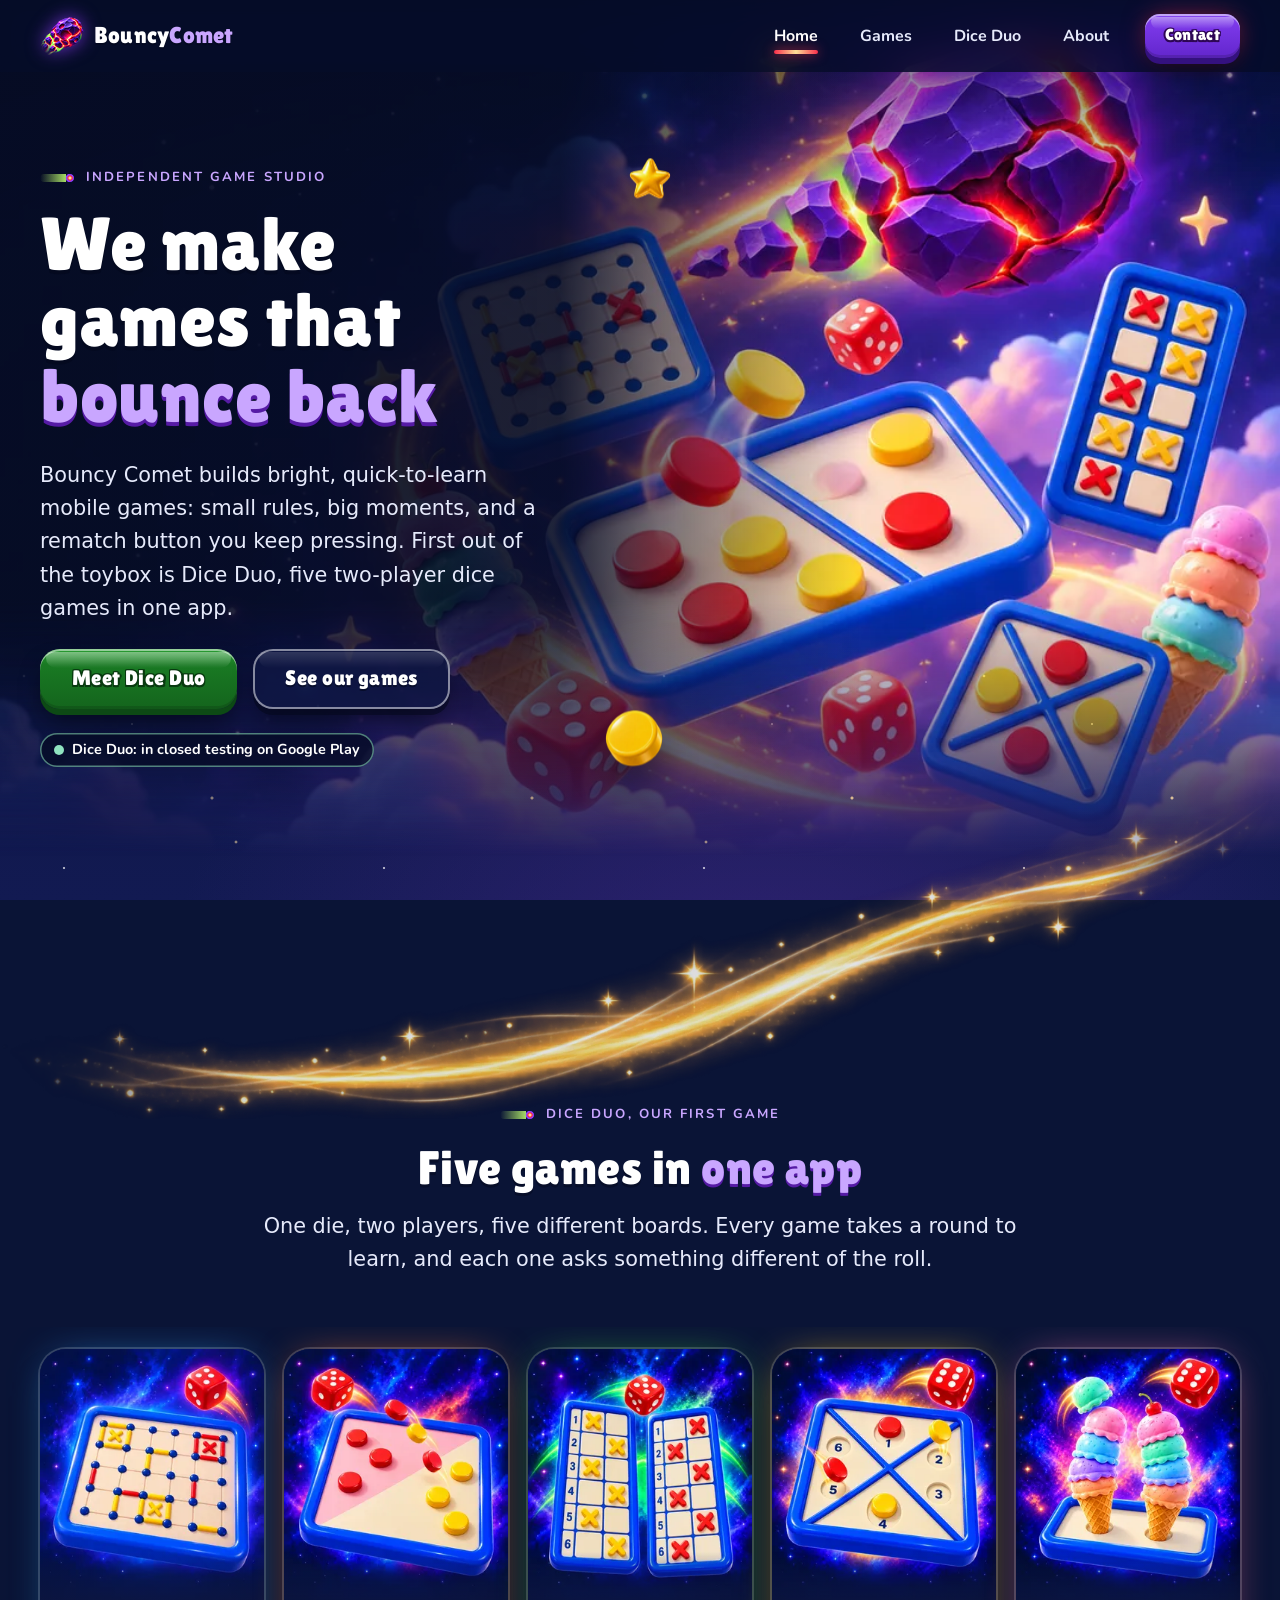
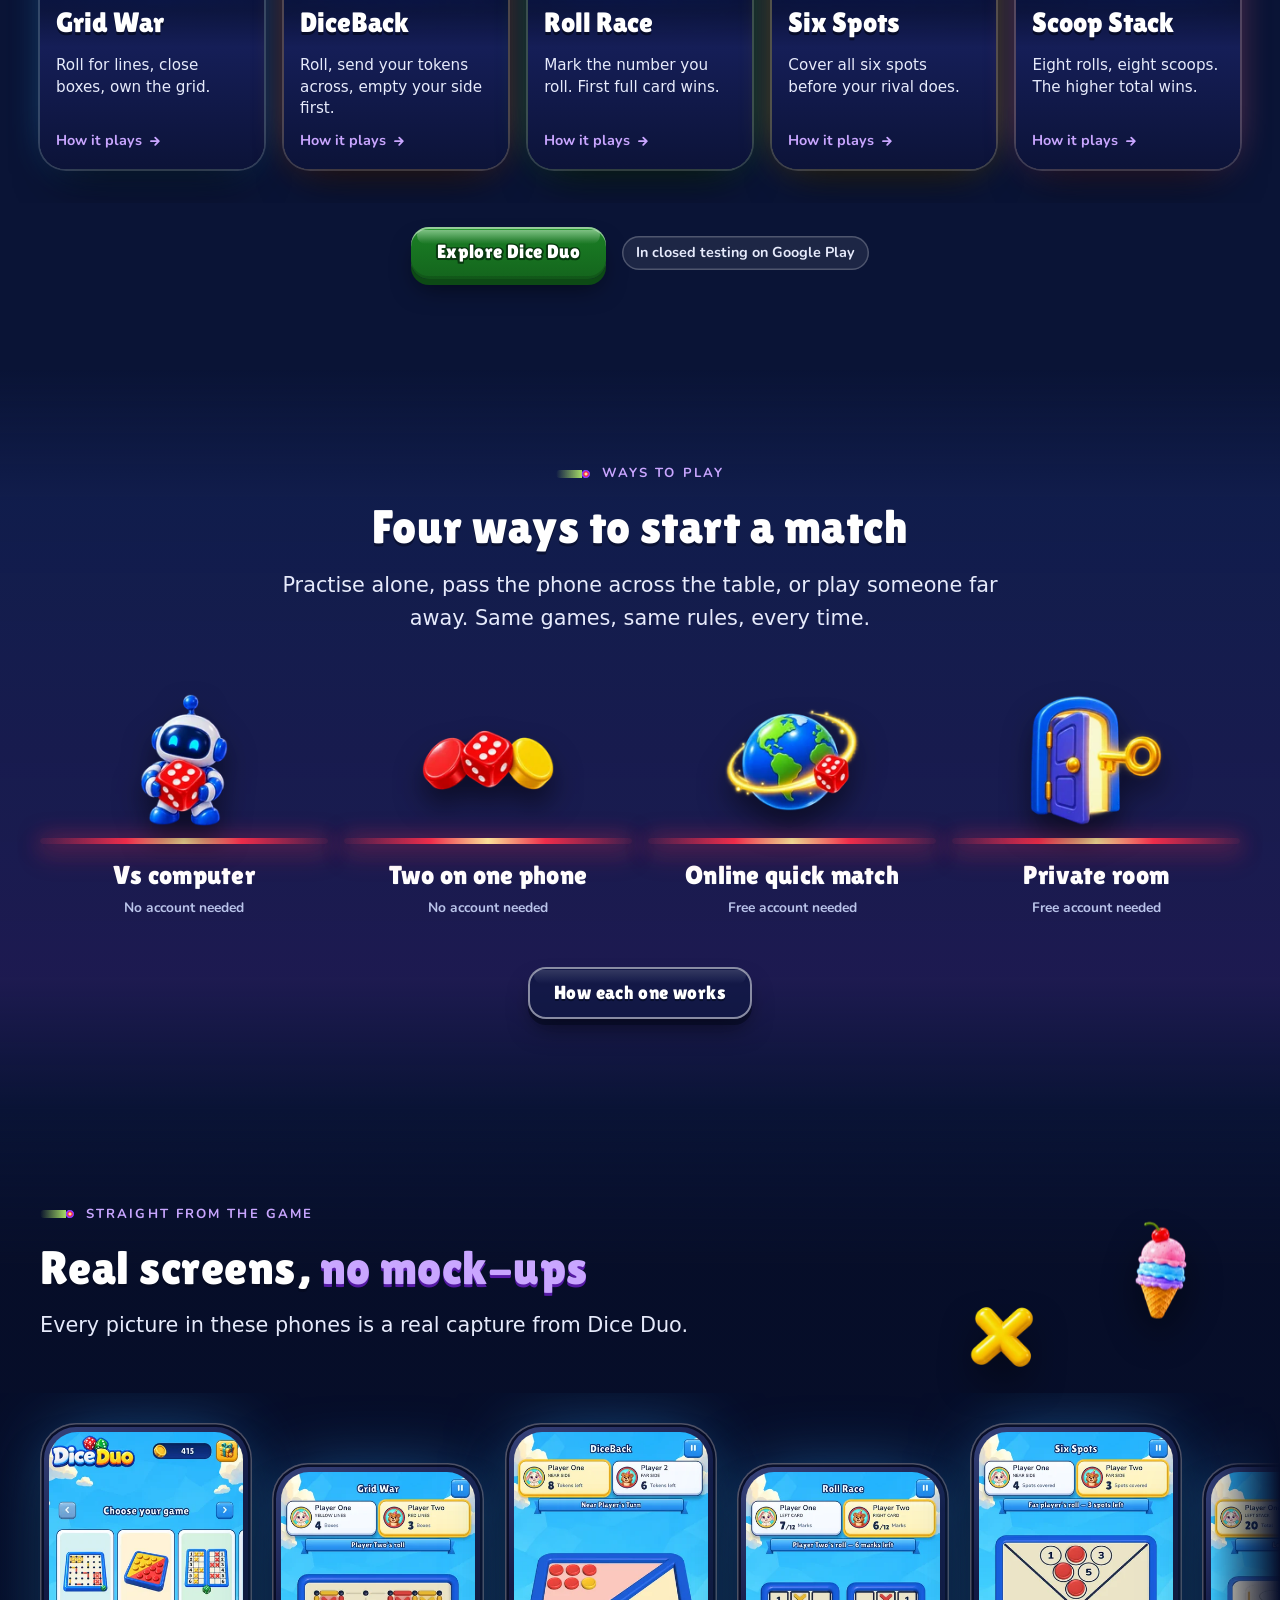
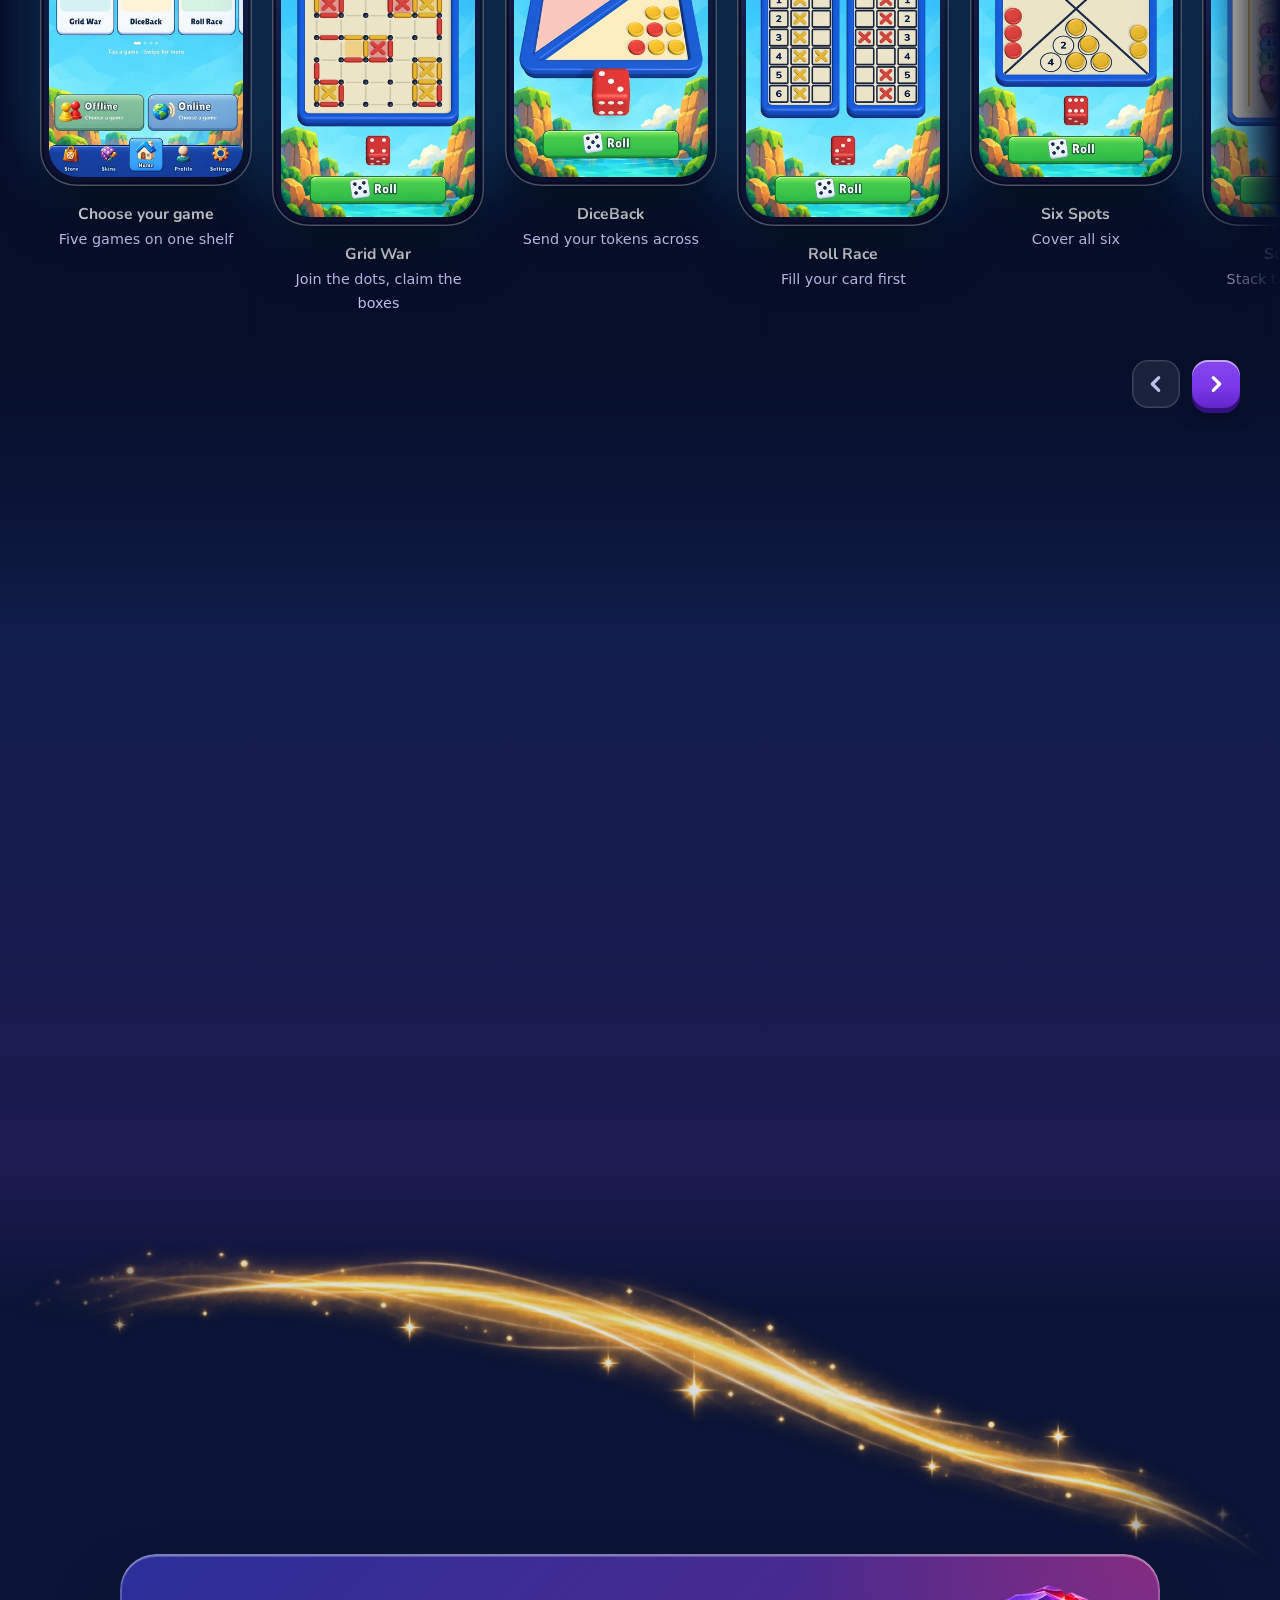
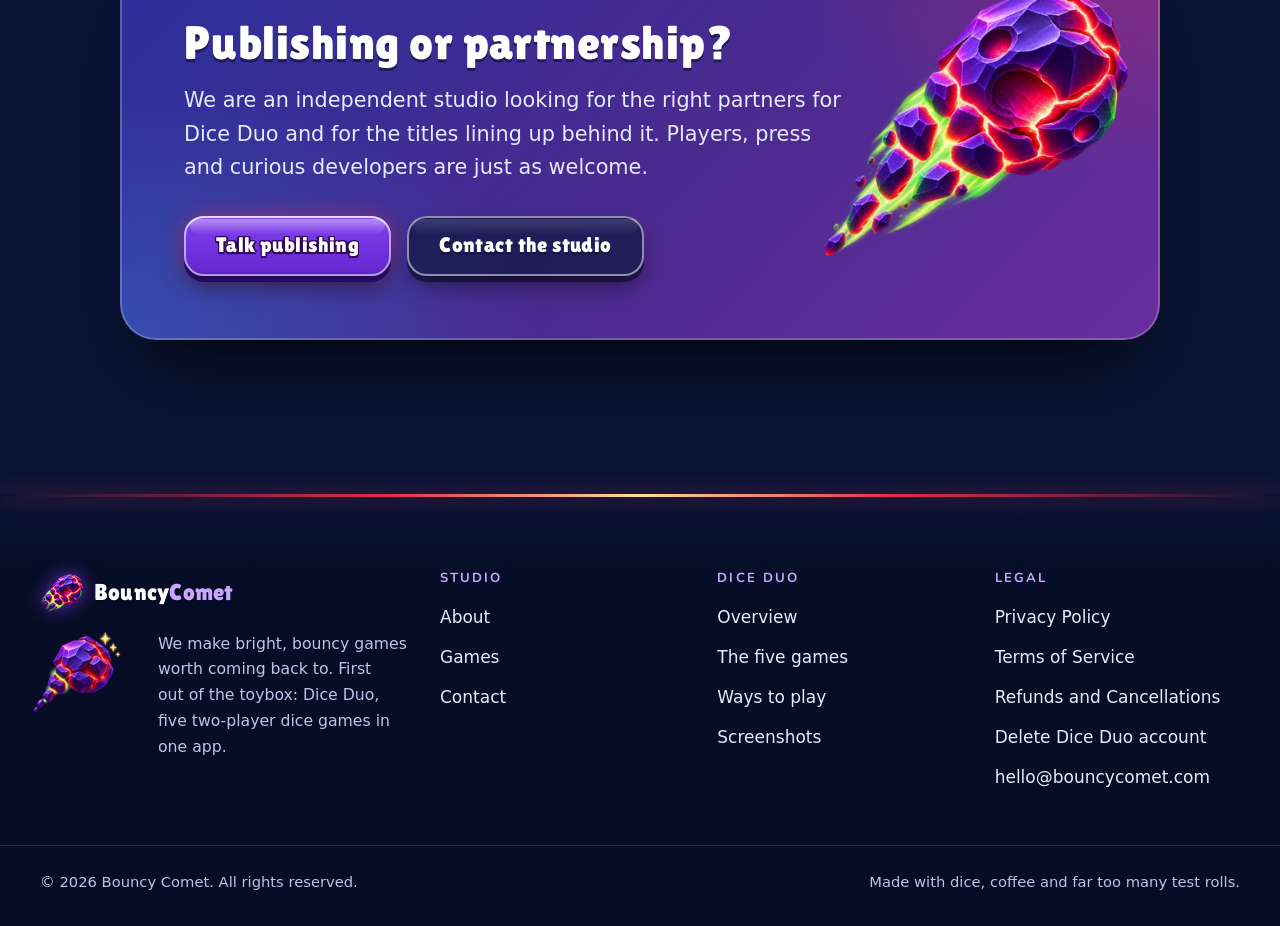
==== commit 62172b9d: "Add purchase and refund terms, a refund policy page and a launch switch for the Play link Terms: a r" ====
--- a/index.html
+++ b/index.html
@@ -4,13 +4,13 @@
   <meta charset="utf-8">
   <meta name="viewport" content="width=device-width, initial-scale=1">
   <title>Bouncy Comet | Independent Mobile Game Studio, Makers of Dice Duo</title>
-  <meta name="description" content="Bouncy Comet is an independent mobile game studio. First title: Dice Duo, five two-player dice games in one app, in closed testing on Android.">
+  <meta name="description" content="Bouncy Comet is an independent mobile game studio. First title: Dice Duo, five two-player dice games in one Android app.">
   <link rel="canonical" href="https://bouncycomet.com/">
   <meta name="theme-color" content="#0A1436">
   <meta property="og:type" content="website">
   <meta property="og:site_name" content="Bouncy Comet">
   <meta property="og:title" content="Bouncy Comet | Independent Mobile Game Studio, Makers of Dice Duo">
-  <meta property="og:description" content="Bouncy Comet is an independent mobile game studio. First title: Dice Duo, five two-player dice games in one app, in closed testing on Android.">
+  <meta property="og:description" content="Bouncy Comet is an independent mobile game studio. First title: Dice Duo, five two-player dice games in one Android app.">
   <meta property="og:url" content="https://bouncycomet.com/">
   <meta property="og:image" content="https://bouncycomet.com/assets/img/og-image.jpg?v=16e1dc48">
   <meta property="og:image:width" content="1200">
@@ -18,7 +18,7 @@
   <meta property="og:image:alt" content="Bouncy Comet, an independent mobile game studio.">
   <meta name="twitter:card" content="summary_large_image">
   <meta name="twitter:title" content="Bouncy Comet | Independent Mobile Game Studio, Makers of Dice Duo">
-  <meta name="twitter:description" content="Bouncy Comet is an independent mobile game studio. First title: Dice Duo, five two-player dice games in one app, in closed testing on Android.">
+  <meta name="twitter:description" content="Bouncy Comet is an independent mobile game studio. First title: Dice Duo, five two-player dice games in one Android app.">
   <meta name="twitter:image" content="https://bouncycomet.com/assets/img/og-image.jpg?v=16e1dc48">
   <meta name="twitter:image:alt" content="Bouncy Comet, an independent mobile game studio.">
   <link rel="icon" href="assets/icons/favicon.ico?v=2050a3d2" sizes="any">
@@ -82,7 +82,8 @@
           <a class="btn btn--primary btn--lg" href="diceback.html">Meet Dice Duo</a>
           <a class="btn btn--ghost btn--lg" href="games.html">See our games</a>
         </div>
-        <p><span class="status">Dice Duo is in closed testing on Android</span></p>
+        <!-- data-launch: both versions of a line are written here; js/main.js (LAUNCH SWITCH, top of the file) shows one. -->
+        <p><span class="status" data-launch="soon">Dice Duo: in closed testing on Google Play</span><span class="status" data-launch="live" hidden>Dice Duo is out now on Google Play</span></p>
       </div>
     </div>
   </section>
@@ -157,7 +158,8 @@
 
       <div class="btn-row btn-row--center mt-5 reveal">
         <a class="btn btn--primary" href="diceback.html">Explore Dice Duo</a>
-        <span class="pill">Coming soon to Google Play</span>
+        <span class="pill" data-launch="soon">In closed testing on Google Play</span>
+        <a class="btn btn--ghost" href="https://play.google.com/store/apps/details?id=com.bouncycomet.diceduo" data-launch="live" hidden>Get it on Google Play</a>
       </div>
     </div>
   </section>
@@ -214,7 +216,7 @@
       <div class="section__head reveal">
         <p class="eyebrow">Straight from the game</p>
         <h2 class="h2 balance">Real screens, <span class="pop">no mock-ups</span></h2>
-        <p class="lead">Every picture in these phones is a capture of Dice Duo as it runs today, in the closed-test build.</p>
+        <p class="lead">Every picture in these phones is a real capture from Dice Duo.</p>
       </div>
 
       <div class="rail showcase reveal" data-label="screenshots">
@@ -347,6 +349,7 @@
       <ul class="footer__links">
         <li><a href="privacy.html">Privacy Policy</a></li>
         <li><a href="terms.html">Terms of Service</a></li>
+        <li><a href="refunds.html">Refunds and Cancellations</a></li>
         <li><a href="account-deletion.html">Delete Dice Duo account</a></li>
         <li><a href="mailto:hello@bouncycomet.com">hello@bouncycomet.com</a></li>
       </ul>
@@ -382,6 +385,6 @@
 }
 </script>
 
-<script src="js/main.js?v=8120d787" defer></script>
+<script src="js/main.js?v=83903227" defer></script>
 </body>
 </html>
